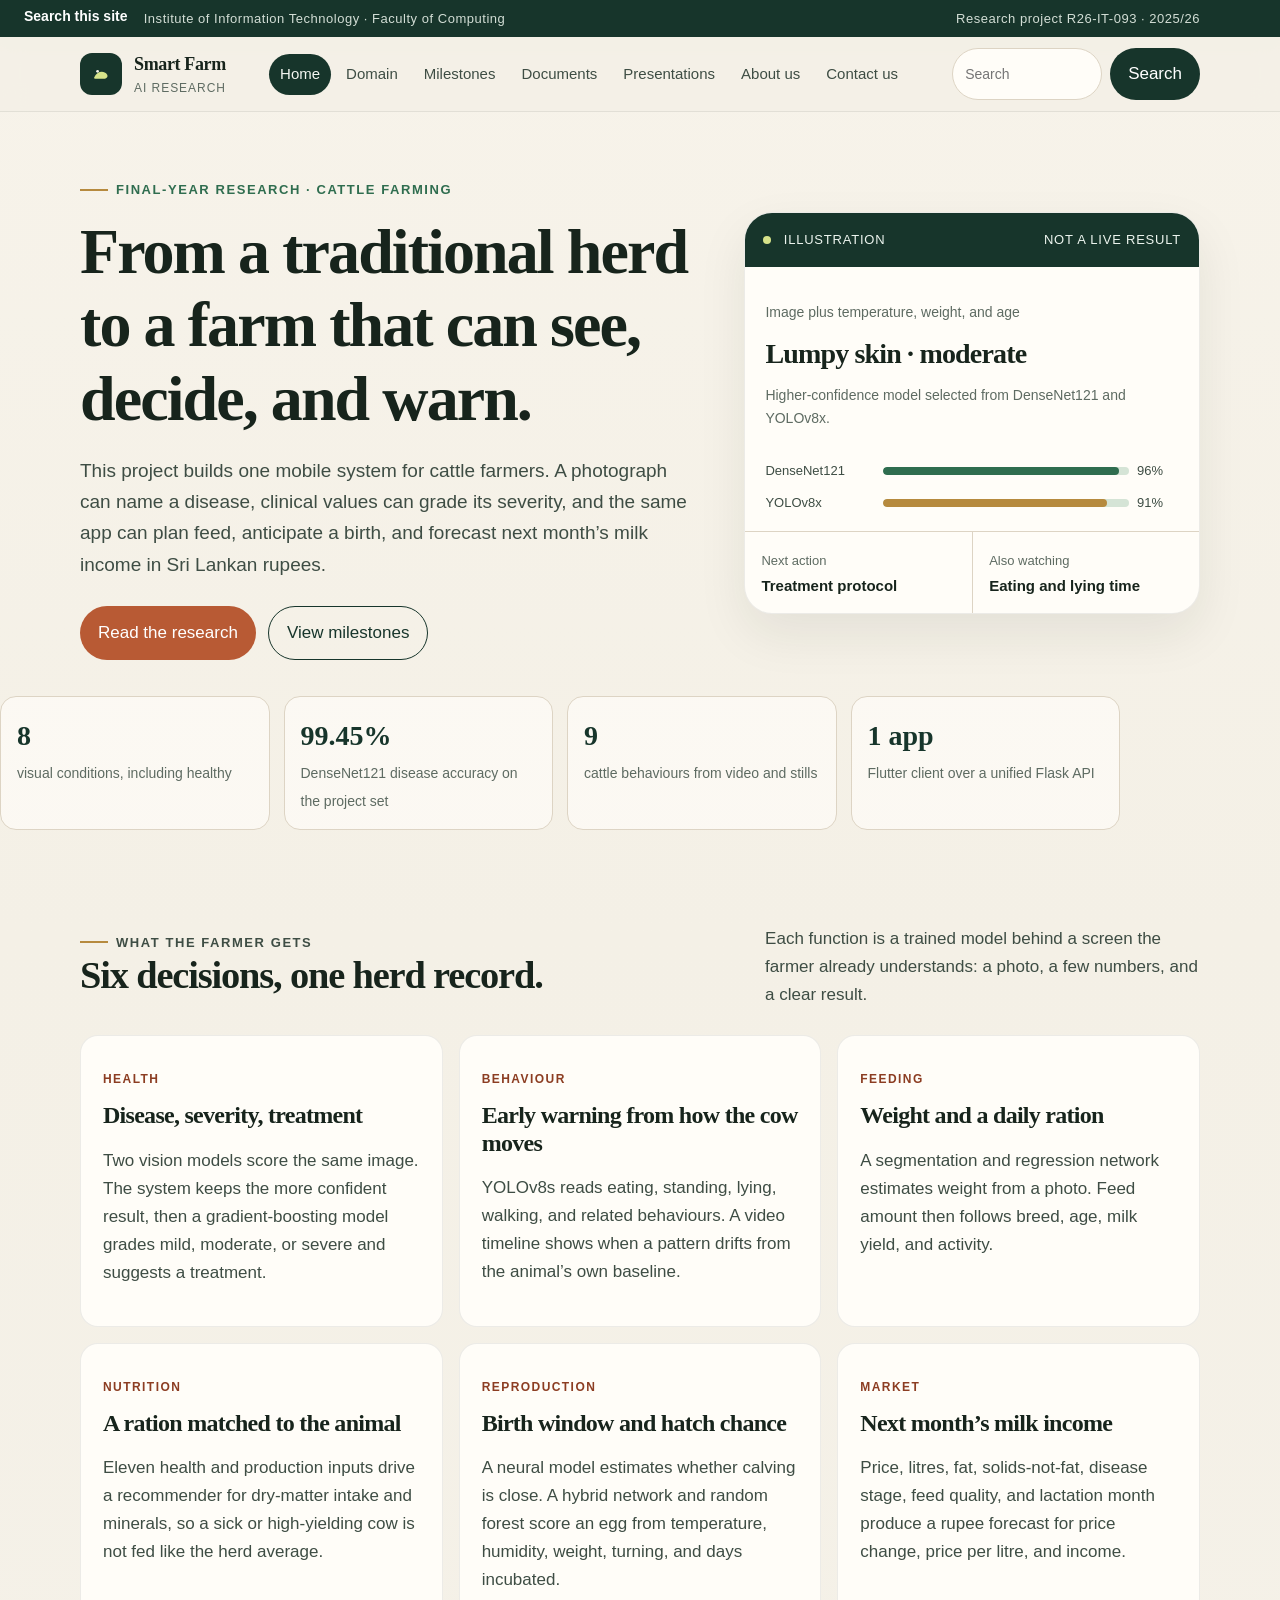
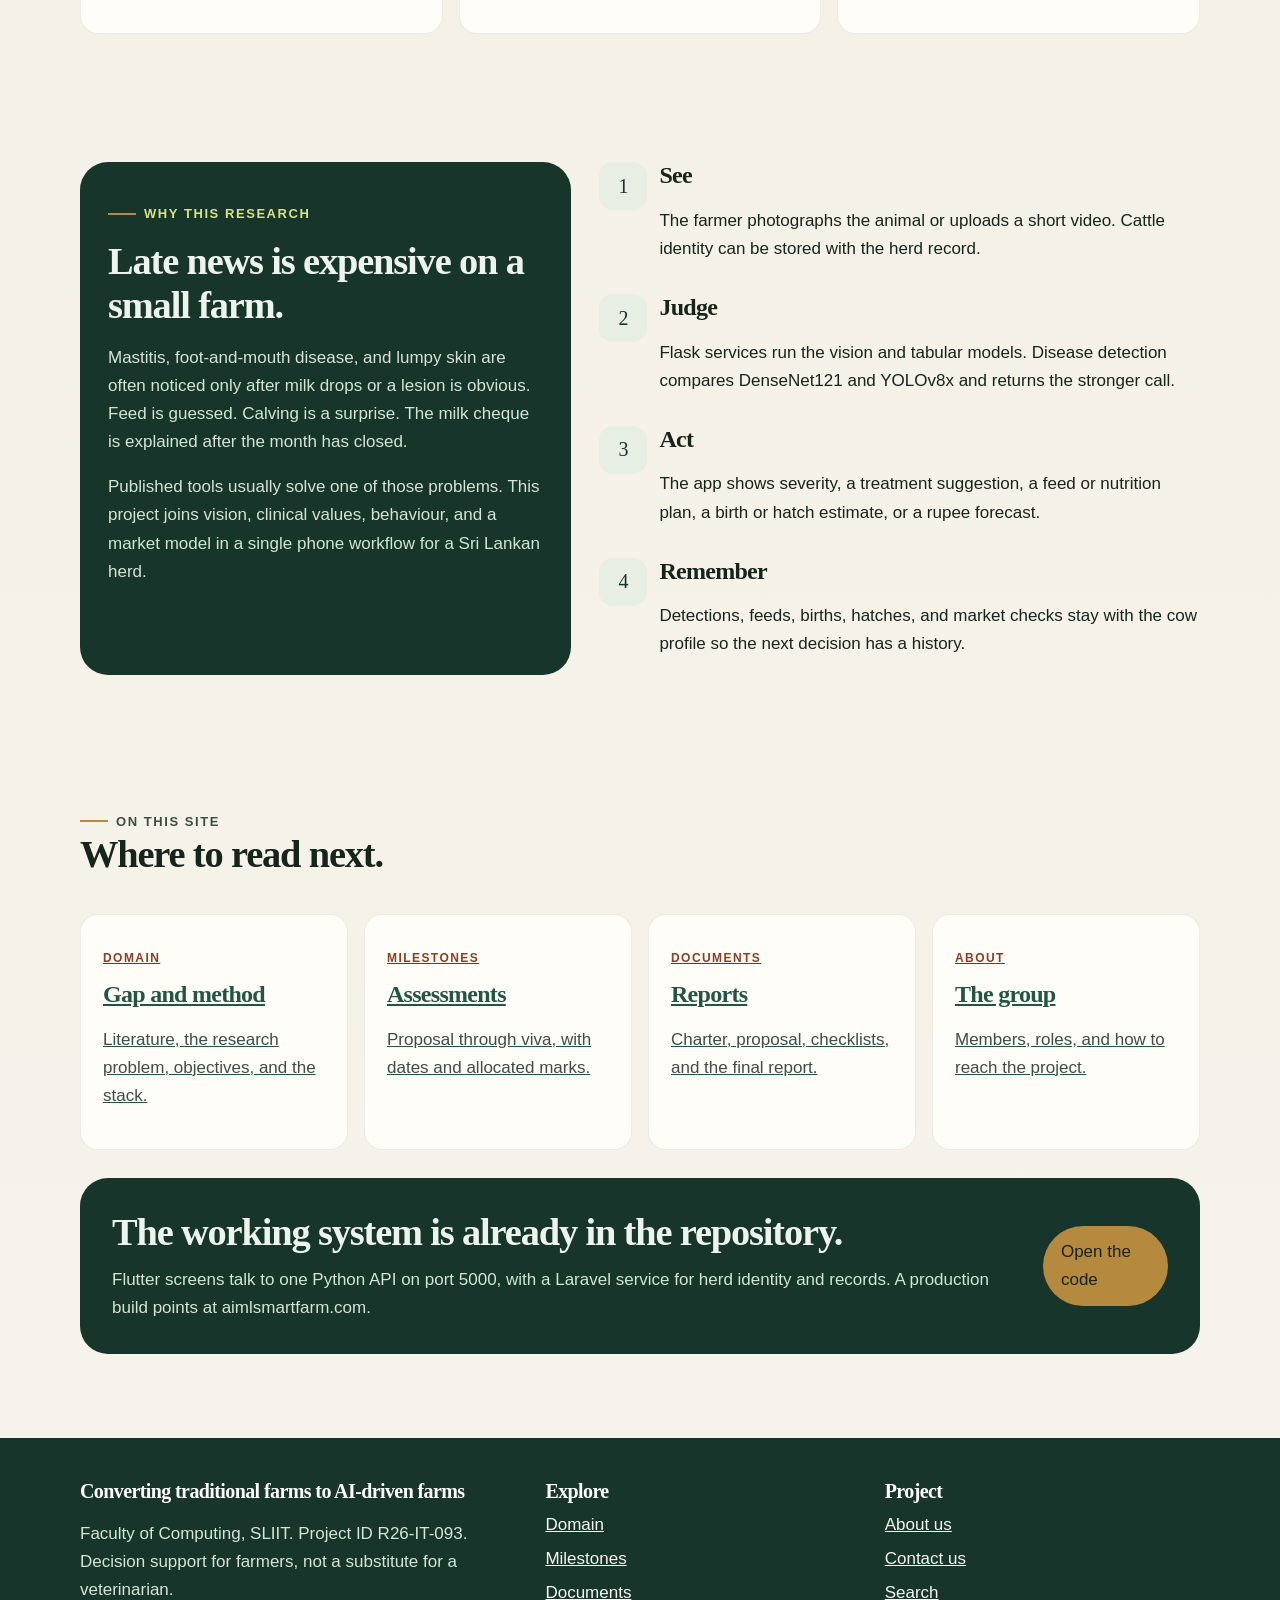
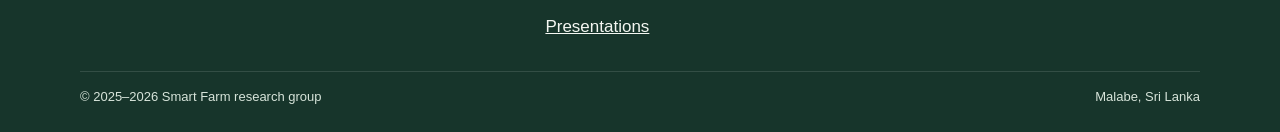
==== index.html @ 734f7b6a "Add initial HTML structure and CSS for Smart Farm Research project" ====
<!DOCTYPE html>
<html lang="en">
<head>
  <meta charset="utf-8">
  <meta name="viewport" content="width=device-width, initial-scale=1">
  <title>Smart Farm Research | Converting traditional farms with AI</title>
  <meta name="description" content="Final-year research project R26-IT-093 at SLIIT. An AI and machine-learning system that helps cattle farmers detect disease, plan feed, anticipate birth, and forecast milk income.">
  <link rel="icon" href="data:image/svg+xml,%3Csvg xmlns='http://www.w3.org/2000/svg' viewBox='0 0 64 64'%3E%3Crect width='64' height='64' rx='14' fill='%2317352b'/%3E%3Cpath d='M18 40c6-14 22-18 28-8 2 4-1 8-6 8H22c-3 0-5 0-4 0z' fill='%23d7e38a'/%3E%3Ccircle cx='24' cy='26' r='3' fill='%23f4f0e6'/%3E%3C/svg%3E">
  <link rel="stylesheet" href="css/styles.css">
</head>
<body>
  <a class="skip" href="#content">Skip to content</a>
  <div class="topbar">
    <div class="wrap">
      <span>Sri Lanka Institute of Information Technology · Faculty of Computing</span>
      <span>Research project R26-IT-093 · 2025/26</span>
    </div>
  </div>
  <header class="site-header">
    <div class="wrap nav-row">
      <a class="brand" href="index.html">
        <span class="mark" aria-hidden="true">
          <svg width="22" height="22" viewBox="0 0 64 64" fill="none"><path d="M12 42c8-18 28-22 38-8 3 6-2 12-10 12H18c-4 0-7-1-6-4z" fill="#d7e38a"/><circle cx="22" cy="24" r="4" fill="#f4f0e6"/></svg>
        </span>
        <span><strong>Smart Farm</strong><small>AI research</small></span>
      </a>
      <input class="nav-toggle" type="checkbox" id="nav-toggle">
      <label class="nav-burger" for="nav-toggle"><span></span></label>
      <nav class="nav" aria-label="Primary">
        <a href="index.html" aria-current="page">Home</a>
        <a href="domain.html">Domain</a>
        <a href="milestones.html">Milestones</a>
        <a href="documents.html">Documents</a>
        <a href="presentations.html">Presentations</a>
        <a href="about.html">About us</a>
        <a href="contact.html">Contact us</a>
      </nav>
      <form class="search-form" data-search role="search">
        <label class="skip" for="q">Search this site</label>
        <input id="q" type="search" name="q" placeholder="Search">
        <button class="btn-small" type="submit">Search</button>
      </form>
    </div>
  </header>

  <main id="content">
    <section class="hero">
      <div class="wrap hero-grid">
        <div>
          <p class="eyebrow">Final-year research · Cattle farming</p>
          <h1>From a traditional herd to a farm that can see, decide, and warn.</h1>
          <p class="lede">This project builds one mobile system for cattle farmers. A photograph can name a disease, clinical values can grade its severity, and the same app can plan feed, anticipate a birth, and forecast next month’s milk income in Sri Lankan rupees.</p>
          <div class="actions">
            <a class="btn btn-primary" href="domain.html">Read the research</a>
            <a class="btn btn-ghost" href="milestones.html">View milestones</a>
          </div>
        </div>
        <aside class="panel" aria-label="Example diagnosis from the mobile system">
          <div class="panel-top"><span><i class="dot"></i> Illustration</span><span>Not a live result</span></div>
          <div class="diagnosis">
            <p class="meta">Image plus temperature, weight, and age</p>
            <h3>Lumpy skin · moderate</h3>
            <p class="meta">Higher-confidence model selected from DenseNet121 and YOLOv8x.</p>
          </div>
          <div class="bars">
            <div class="bar"><span>DenseNet121</span><div class="track"><span style="width:96%"></span></div><span>96%</span></div>
            <div class="bar"><span>YOLOv8x</span><div class="track warn"><span style="width:91%"></span></div><span>91%</span></div>
          </div>
          <div class="panel-foot">
            <div><span>Next action</span><strong>Treatment protocol</strong></div>
            <div><span>Also watching</span><strong>Eating and lying time</strong></div>
          </div>
        </aside>
      </div>
      <div class="wrap stats">
        <div class="stat"><b>8</b><span>visual conditions, including healthy</span></div>
        <div class="stat"><b>99.45%</b><span>DenseNet121 disease accuracy on the project set</span></div>
        <div class="stat"><b>9</b><span>cattle behaviours from video and stills</span></div>
        <div class="stat"><b>1 app</b><span>Flutter client over a unified Flask API</span></div>
      </div>
    </section>

    <section>
      <div class="wrap">
        <div class="section-head">
          <div>
            <p class="eyebrow">What the farmer gets</p>
            <h2>Six decisions, one herd record.</h2>
          </div>
          <p>Each function is a trained model behind a screen the farmer already understands: a photo, a few numbers, and a clear result.</p>
        </div>
        <div class="grid-3">
          <article class="card">
            <p class="kicker">Health</p>
            <h3>Disease, severity, treatment</h3>
            <p>Two vision models score the same image. The system keeps the more confident result, then a gradient-boosting model grades mild, moderate, or severe and suggests a treatment.</p>
          </article>
          <article class="card">
            <p class="kicker">Behaviour</p>
            <h3>Early warning from how the cow moves</h3>
            <p>YOLOv8s reads eating, standing, lying, walking, and related behaviours. A video timeline shows when a pattern drifts from the animal’s own baseline.</p>
          </article>
          <article class="card">
            <p class="kicker">Feeding</p>
            <h3>Weight and a daily ration</h3>
            <p>A segmentation and regression network estimates weight from a photo. Feed amount then follows breed, age, milk yield, and activity.</p>
          </article>
          <article class="card">
            <p class="kicker">Nutrition</p>
            <h3>A ration matched to the animal</h3>
            <p>Eleven health and production inputs drive a recommender for dry-matter intake and minerals, so a sick or high-yielding cow is not fed like the herd average.</p>
          </article>
          <article class="card">
            <p class="kicker">Reproduction</p>
            <h3>Birth window and hatch chance</h3>
            <p>A neural model estimates whether calving is close. A hybrid network and random forest score an egg from temperature, humidity, weight, turning, and days incubated.</p>
          </article>
          <article class="card">
            <p class="kicker">Market</p>
            <h3>Next month’s milk income</h3>
            <p>Price, litres, fat, solids-not-fat, disease stage, feed quality, and lactation month produce a rupee forecast for price change, price per litre, and income.</p>
          </article>
        </div>
      </div>
    </section>

    <section>
      <div class="wrap story">
        <div class="story-aside">
          <p class="eyebrow" style="color:#d7e38a">Why this research</p>
          <h2>Late news is expensive on a small farm.</h2>
          <p>Mastitis, foot-and-mouth disease, and lumpy skin are often noticed only after milk drops or a lesion is obvious. Feed is guessed. Calving is a surprise. The milk cheque is explained after the month has closed.</p>
          <p>Published tools usually solve one of those problems. This project joins vision, clinical values, behaviour, and a market model in a single phone workflow for a Sri Lankan herd.</p>
        </div>
        <div class="steps">
          <article class="step"><div class="num">1</div><div><h3>See</h3><p>The farmer photographs the animal or uploads a short video. Cattle identity can be stored with the herd record.</p></div></article>
          <article class="step"><div class="num">2</div><div><h3>Judge</h3><p>Flask services run the vision and tabular models. Disease detection compares DenseNet121 and YOLOv8x and returns the stronger call.</p></div></article>
          <article class="step"><div class="num">3</div><div><h3>Act</h3><p>The app shows severity, a treatment suggestion, a feed or nutrition plan, a birth or hatch estimate, or a rupee forecast.</p></div></article>
          <article class="step"><div class="num">4</div><div><h3>Remember</h3><p>Detections, feeds, births, hatches, and market checks stay with the cow profile so the next decision has a history.</p></div></article>
        </div>
      </div>
    </section>

    <section>
      <div class="wrap">
        <div class="section-head">
          <div>
            <p class="eyebrow">On this site</p>
            <h2>Where to read next.</h2>
          </div>
        </div>
        <div class="grid-4">
          <a class="card" href="domain.html"><p class="kicker">Domain</p><h3>Gap and method</h3><p>Literature, the research problem, objectives, and the stack.</p></a>
          <a class="card" href="milestones.html"><p class="kicker">Milestones</p><h3>Assessments</h3><p>Proposal through viva, with dates and allocated marks.</p></a>
          <a class="card" href="documents.html"><p class="kicker">Documents</p><h3>Reports</h3><p>Charter, proposal, checklists, and the final report.</p></a>
          <a class="card" href="about.html"><p class="kicker">About</p><h3>The group</h3><p>Members, roles, and how to reach the project.</p></a>
        </div>
        <div class="band" style="margin-top:28px">
          <div>
            <h2>The working system is already in the repository.</h2>
            <p>Flutter screens talk to one Python API on port 5000, with a Laravel service for herd identity and records. A production build points at aimlsmartfarm.com.</p>
          </div>
          <a class="btn btn-primary" href="https://github.com/PramudithaB/converting-traditional-farm-to-ai-ml-powered-smart-farm-">Open the code</a>
        </div>
      </div>
    </section>
  </main>

  <footer>
    <div class="wrap foot-grid">
      <div>
        <h3>Converting traditional farms to AI-driven farms</h3>
        <p>Faculty of Computing, SLIIT. Project ID R26-IT-093. Decision support for farmers, not a substitute for a veterinarian.</p>
      </div>
      <div>
        <h3>Explore</h3>
        <ul>
          <li><a href="domain.html">Domain</a></li>
          <li><a href="milestones.html">Milestones</a></li>
          <li><a href="documents.html">Documents</a></li>
          <li><a href="presentations.html">Presentations</a></li>
        </ul>
      </div>
      <div>
        <h3>Project</h3>
        <ul>
          <li><a href="about.html">About us</a></li>
          <li><a href="contact.html">Contact us</a></li>
          <li><a href="search.html">Search</a></li>
        </ul>
      </div>
    </div>
    <div class="wrap legal"><span>© 2025–2026 Smart Farm research group</span><span>Malabe, Sri Lanka</span></div>
  </footer>
  <script src="js/site.js"></script>
</body>
</html>
---- css/styles.css ----
:root {
  --bg: #f4f0e6;
  --bg-deep: #e7efe4;
  --paper: #fffdf8;
  --ink: #17241c;
  --ink-soft: #3e4d44;
  --muted: #5e6b62;
  --forest: #17352b;
  --forest-2: #245443;
  --leaf: #2f6d4f;
  --mist: #d5e4d6;
  --line: #ddd4c4;
  --clay: #b85a34;
  --clay-deep: #8c3d22;
  --gold: #b68a3e;
  --white: #fffdf8;
  --shadow: 0 20px 50px rgba(23, 37, 28, 0.08);
  --serif: "Iowan Old Style", "Palatino Linotype", Palatino, Georgia, serif;
  --sans: "Segoe UI", "Helvetica Neue", Arial, sans-serif;
  --mono: "Cascadia Mono", "Segoe UI Mono", Consolas, monospace;
  --max: 1120px;
  --radius: 18px;
}

* { box-sizing: border-box; }
html { scroll-behavior: smooth; }
body {
  margin: 0;
  color: var(--ink);
  background:
    radial-gradient(1200px 500px at 100% -10%, rgba(47, 109, 79, 0.08), transparent 55%),
    linear-gradient(180deg, #f7f3ea 0%, var(--bg) 28%, #f6f3ec 100%);
  font-family: var(--sans);
  font-size: 17px;
  line-height: 1.65;
}
img { max-width: 100%; display: block; }
a { color: var(--forest-2); }
a:hover { color: var(--clay-deep); }
:focus-visible {
  outline: 3px solid var(--gold);
  outline-offset: 3px;
}

.skip {
  position: absolute;
  left: 12px;
  top: -40px;
  background: var(--forest);
  color: white;
  padding: 8px 12px;
  z-index: 20;
}
.skip:focus { top: 12px; }

.wrap { width: min(var(--max), calc(100% - 40px)); margin: 0 auto; }
.narrow { width: min(760px, 100%); }

.topbar {
  background: var(--forest);
  color: #e7f0e8;
  font-size: 13px;
  letter-spacing: 0.04em;
}
.topbar .wrap {
  display: flex;
  justify-content: space-between;
  gap: 16px;
  padding: 8px 0;
  flex-wrap: wrap;
}
.topbar span { opacity: 0.9; }

.site-header {
  position: sticky;
  top: 0;
  z-index: 10;
  background: rgba(244, 240, 230, 0.92);
  backdrop-filter: blur(12px);
  border-bottom: 1px solid rgba(23, 36, 28, 0.08);
}
.nav-row {
  display: flex;
  align-items: center;
  justify-content: space-between;
  gap: 18px;
  min-height: 74px;
}
.brand {
  display: flex;
  align-items: center;
  gap: 12px;
  text-decoration: none;
  color: var(--ink);
}
.mark {
  width: 42px;
  height: 42px;
  border-radius: 12px;
  background: var(--forest);
  display: grid;
  place-items: center;
  flex: none;
}
.brand strong { display: block; font-family: var(--serif); font-size: 18px; letter-spacing: -0.02em; }
.brand small { display: block; color: var(--muted); font-size: 12px; letter-spacing: 0.08em; text-transform: uppercase; }

.nav-toggle { position: absolute; opacity: 0; pointer-events: none; }
.nav-burger {
  display: none;
  width: 44px;
  height: 44px;
  border: 1px solid var(--line);
  border-radius: 12px;
  align-items: center;
  justify-content: center;
  background: var(--paper);
  cursor: pointer;
}
.nav-burger span,
.nav-burger span:before,
.nav-burger span:after {
  display: block;
  width: 18px;
  height: 2px;
  background: var(--forest);
  position: relative;
  content: "";
}
.nav-burger span:before { position: absolute; top: -6px; }
.nav-burger span:after { position: absolute; top: 6px; }

.nav {
  display: flex;
  align-items: center;
  gap: 4px;
}
.nav a {
  text-decoration: none;
  color: var(--ink-soft);
  font-size: 15px;
  padding: 8px 11px;
  border-radius: 999px;
}
.nav a:hover, .nav a[aria-current="page"] {
  background: var(--forest);
  color: #f4f7f2;
}

.search-form { display: flex; gap: 8px; }
.search-form input {
  width: 150px;
  border: 1px solid var(--line);
  background: var(--paper);
  border-radius: 999px;
  padding: 8px 12px;
  font: inherit;
  font-size: 14px;
}
.search-form button, .btn, button.btn {
  border: 0;
  cursor: pointer;
  font: inherit;
  text-decoration: none;
  display: inline-flex;
  align-items: center;
  justify-content: center;
  gap: 8px;
  border-radius: 999px;
  padding: 12px 18px;
}
.btn-primary { background: var(--clay); color: white; }
.btn-primary:hover { background: var(--clay-deep); color: white; }
.btn-ghost { background: transparent; color: var(--forest); border: 1px solid var(--forest); }
.btn-ghost:hover { background: var(--forest); color: white; }
.btn-small { padding: 8px 14px; font-size: 14px; background: var(--forest); color: white; }

.hero { padding: 54px 0 20px; }
.hero-grid {
  display: grid;
  grid-template-columns: 1.15fr 0.85fr;
  gap: 48px;
  align-items: center;
}
.eyebrow {
  display: inline-flex;
  align-items: center;
  gap: 8px;
  color: var(--leaf);
  font-size: 13px;
  letter-spacing: 0.12em;
  text-transform: uppercase;
  font-weight: 700;
  margin-bottom: 14px;
}
.eyebrow:before {
  content: "";
  width: 28px;
  height: 2px;
  background: var(--gold);
}
h1, h2, h3, h4 { font-family: var(--serif); letter-spacing: -0.03em; line-height: 1.15; font-weight: 600; }
h1 { font-size: clamp(40px, 5vw, 68px); margin: 0 0 16px; }
h2 { font-size: clamp(30px, 3vw, 42px); margin: 0 0 12px; }
h3 { font-size: 24px; margin: 0 0 8px; }
.lede { font-size: 19px; color: var(--ink-soft); max-width: 62ch; }
.actions { display: flex; flex-wrap: wrap; gap: 12px; margin-top: 26px; }

.panel {
  background: var(--paper);
  border: 1px solid rgba(23, 36, 28, 0.08);
  border-radius: 28px;
  box-shadow: var(--shadow);
  overflow: hidden;
}
.panel-top {
  background: var(--forest);
  color: #edf5ef;
  padding: 16px 18px;
  display: flex;
  justify-content: space-between;
  align-items: center;
  font-size: 13px;
  letter-spacing: 0.06em;
  text-transform: uppercase;
}
.dot { width: 8px; height: 8px; border-radius: 50%; background: #d7e38a; display: inline-block; margin-right: 8px; }
.diagnosis { padding: 20px 20px 8px; }
.diagnosis h3 { font-size: 28px; }
.meta { color: var(--muted); font-size: 14px; }
.bars { display: grid; gap: 10px; padding: 8px 20px 18px; }
.bar { display: grid; grid-template-columns: 110px 1fr 42px; gap: 8px; align-items: center; font-size: 13px; color: var(--ink-soft); }
.track { height: 8px; background: var(--mist); border-radius: 99px; overflow: hidden; }
.track span { display: block; height: 100%; background: var(--leaf); border-radius: 99px; }
.track.warn span { background: var(--gold); }
.panel-foot {
  display: grid;
  grid-template-columns: 1fr 1fr;
  border-top: 1px solid var(--line);
}
.panel-foot div { padding: 14px 16px; }
.panel-foot div + div { border-left: 1px solid var(--line); }
.panel-foot strong { display: block; font-size: 15px; }
.panel-foot span { color: var(--muted); font-size: 13px; }

.stats {
  display: grid;
  grid-template-columns: repeat(4, 1fr);
  gap: 14px;
  margin: 36px 0 10px;
}
.stat {
  background: rgba(255, 253, 248, 0.7);
  border: 1px solid var(--line);
  border-radius: 16px;
  padding: 16px 16px 14px;
}
.stat b { display: block; font-family: var(--serif); font-size: 28px; color: var(--forest); }
.stat span { color: var(--muted); font-size: 14px; }

section { padding: 64px 0; }
.section-head { display: flex; justify-content: space-between; gap: 24px; align-items: end; margin-bottom: 26px; }
.section-head p { margin: 0; max-width: 46ch; color: var(--ink-soft); }

.grid-3, .grid-2, .grid-4 { display: grid; gap: 16px; }
.grid-3 { grid-template-columns: repeat(3, 1fr); }
.grid-2 { grid-template-columns: repeat(2, 1fr); }
.grid-4 { grid-template-columns: repeat(4, 1fr); }

.card, .doc, .person, .mile, .slide {
  background: var(--paper);
  border: 1px solid rgba(23, 36, 28, 0.08);
  border-radius: var(--radius);
  padding: 22px;
}
.card .kicker, .kicker {
  color: var(--clay-deep);
  font-size: 12px;
  letter-spacing: 0.12em;
  text-transform: uppercase;
  font-weight: 700;
}
.card p, .doc p, .person p, .mile p { color: var(--ink-soft); }
.card h3 { margin-top: 8px; }

.story {
  display: grid;
  grid-template-columns: 0.9fr 1.1fr;
  gap: 28px;
  align-items: start;
}
.story-aside {
  background: var(--forest);
  color: #edf3ee;
  border-radius: 28px;
  padding: 28px;
  min-height: 100%;
}
.story-aside p { color: #d5e4d8; }
.steps { display: grid; gap: 14px; }
.step { display: grid; grid-template-columns: 48px 1fr; gap: 12px; }
.num {
  width: 48px; height: 48px; border-radius: 14px;
  background: var(--bg-deep); color: var(--forest);
  display: grid; place-items: center;
  font-family: var(--serif); font-size: 20px;
}

.band {
  background: var(--forest);
  color: #edf3ee;
  border-radius: 28px;
  padding: 32px;
  display: flex;
  justify-content: space-between;
  gap: 20px;
  align-items: center;
}
.band p { color: #d5e4d8; margin: 8px 0 0; }
.band .btn-primary { background: var(--gold); color: var(--ink); }
.band .btn-primary:hover { background: #ddc07a; }

.page-hero { padding: 42px 0 10px; }
.page-hero h1 { font-size: clamp(36px, 4vw, 56px); }
.subnav {
  display: flex;
  flex-wrap: wrap;
  gap: 8px;
  margin: 18px 0 8px;
  position: sticky;
  top: 74px;
  z-index: 5;
  background: rgba(244, 240, 230, 0.94);
  padding: 10px 0;
}
.subnav a {
  text-decoration: none;
  border: 1px solid var(--line);
  background: var(--paper);
  color: var(--ink);
  border-radius: 999px;
  padding: 7px 12px;
  font-size: 14px;
}
.subnav a:hover { border-color: var(--forest); }

.prose h2 { margin-top: 8px; }
.prose h3 { margin-top: 22px; }
.prose p { color: var(--ink-soft); }
.block { margin: 28px 0 10px; scroll-margin-top: 140px; }
table { width: 100%; border-collapse: collapse; background: var(--paper); border-radius: 16px; overflow: hidden; }
th, td { text-align: left; padding: 12px 14px; border-bottom: 1px solid var(--line); vertical-align: top; }
th { background: #f3eee4; font-size: 13px; letter-spacing: 0.06em; text-transform: uppercase; color: var(--muted); }
.cite { font-size: 14px; color: var(--muted); }

.tool { display: flex; gap: 12px; align-items: end; margin: 8px 0 18px; flex-wrap: wrap; }
select, input, textarea {
  font: inherit;
  color: var(--ink);
  background: var(--paper);
  border: 1px solid var(--line);
  border-radius: 12px;
  padding: 12px 14px;
}
select { min-width: min(420px, 100%); }
textarea { width: 100%; min-height: 140px; resize: vertical; }
label { display: block; font-size: 14px; font-weight: 650; margin-bottom: 6px; }
.field { margin-bottom: 14px; }
.form-grid { display: grid; grid-template-columns: 1fr 1fr; gap: 14px; }

.badge {
  display: inline-block;
  border-radius: 999px;
  padding: 3px 9px;
  font-size: 12px;
  letter-spacing: 0.04em;
  text-transform: uppercase;
  font-weight: 700;
}
.done { background: #e3f1e4; color: #1d5b34; }
.wait { background: #f8ead3; color: #8a5a12; }
.soon { background: #ece7f6; color: #4d3d78; }
.mile header, .doc header, .slide header, .person header {
  display: flex; justify-content: space-between; gap: 12px; align-items: start;
}
.hidden { display: none; }
.pick { position: absolute; opacity: 0; pointer-events: none; }
.dropdown { position: relative; margin: 8px 0 18px; }
.dropdown summary {
  list-style: none;
  cursor: pointer;
  background: var(--paper);
  border: 1px solid var(--line);
  border-radius: 12px;
  padding: 12px 14px;
  max-width: 460px;
  font-weight: 650;
}
.dropdown summary::-webkit-details-marker { display: none; }
.dropdown summary:after { content: " ▾"; color: var(--muted); }
.dropdown-list {
  display: grid;
  gap: 4px;
  max-width: 460px;
  margin-top: 6px;
  background: var(--paper);
  border: 1px solid var(--line);
  border-radius: 12px;
  padding: 8px;
}
.dropdown-list label {
  margin: 0;
  font-weight: 500;
  padding: 8px 10px;
  border-radius: 8px;
  cursor: pointer;
}
.dropdown-list label:hover { background: var(--bg-deep); }
.stack .mile { display: none; }
#pick-proposal:checked ~ .stack .is-proposal,
#pick-progress-1:checked ~ .stack .is-progress-1,
#pick-progress-2:checked ~ .stack .is-progress-2,
#pick-final:checked ~ .stack .is-final,
#pick-viva:checked ~ .stack .is-viva { display: block; }
#pick-proposal:checked ~ .dropdown label[for="pick-proposal"],
#pick-progress-1:checked ~ .dropdown label[for="pick-progress-1"],
#pick-progress-2:checked ~ .dropdown label[for="pick-progress-2"],
#pick-final:checked ~ .dropdown label[for="pick-final"],
#pick-viva:checked ~ .dropdown label[for="pick-viva"] { background: var(--forest); color: white; }
.person { display: grid; gap: 8px; }
.avatar {
  width: 72px; height: 72px; border-radius: 50%;
  background: var(--forest); color: #f3f7f2;
  display: grid; place-items: center;
  font-family: var(--serif); font-size: 26px;
}
.contact-grid { display: grid; grid-template-columns: 0.85fr 1.15fr; gap: 22px; }
.note {
  background: #f8f1df;
  border-left: 4px solid var(--gold);
  padding: 12px 14px;
  border-radius: 8px;
  color: var(--ink-soft);
}
.search-results { display: grid; gap: 10px; }
.search-results a {
  display: block;
  text-decoration: none;
  background: var(--paper);
  border: 1px solid var(--line);
  border-radius: 14px;
  padding: 14px 16px;
  color: var(--ink);
}
.search-results small { color: var(--muted); }

footer {
  background: var(--forest);
  color: #d7e4da;
  padding: 42px 0 24px;
  margin-top: 20px;
}
footer a { color: #f4f7f2; }
.foot-grid { display: grid; grid-template-columns: 1.4fr 1fr 1fr; gap: 24px; }
footer h3 { color: white; font-size: 20px; }
footer ul { list-style: none; padding: 0; margin: 0; }
footer li { margin: 6px 0; }
.legal { border-top: 1px solid rgba(255,255,255,0.12); margin-top: 24px; padding-top: 14px; font-size: 13px; display: flex; justify-content: space-between; gap: 12px; flex-wrap: wrap; }

.flow {
  display: grid;
  grid-template-columns: repeat(4, 1fr);
  gap: 10px;
}
.flow div {
  background: var(--paper);
  border-radius: 16px;
  padding: 16px;
  border: 1px solid var(--line);
  position: relative;
}
.flow strong { display: block; }

@media (max-width: 900px) {
  .hero-grid, .story, .contact-grid, .foot-grid, .grid-3, .grid-4, .stats, .flow { grid-template-columns: 1fr; }
  .grid-2 { grid-template-columns: 1fr; }
  .nav-burger { display: flex; }
  .nav, .search-form { display: none; }
  .nav-toggle:checked ~ .nav {
    display: flex;
    flex-direction: column;
    align-items: stretch;
    position: absolute;
    left: 0; right: 0; top: 74px;
    background: var(--paper);
    border-bottom: 1px solid var(--line);
    padding: 10px 16px 16px;
  }
  .nav-toggle:checked ~ .search-form {
    display: flex;
    position: absolute;
    left: 16px; right: 16px; top: 280px;
    z-index: 6;
  }
  .search-form input { width: 100%; }
  .site-header { position: sticky; }
  .nav-row { position: relative; }
  .band, .section-head { flex-direction: column; align-items: start; }
  .form-grid { grid-template-columns: 1fr; }
  .subnav { top: 74px; }
}
@media (prefers-reduced-motion: reduce) {
  html { scroll-behavior: auto; }
}
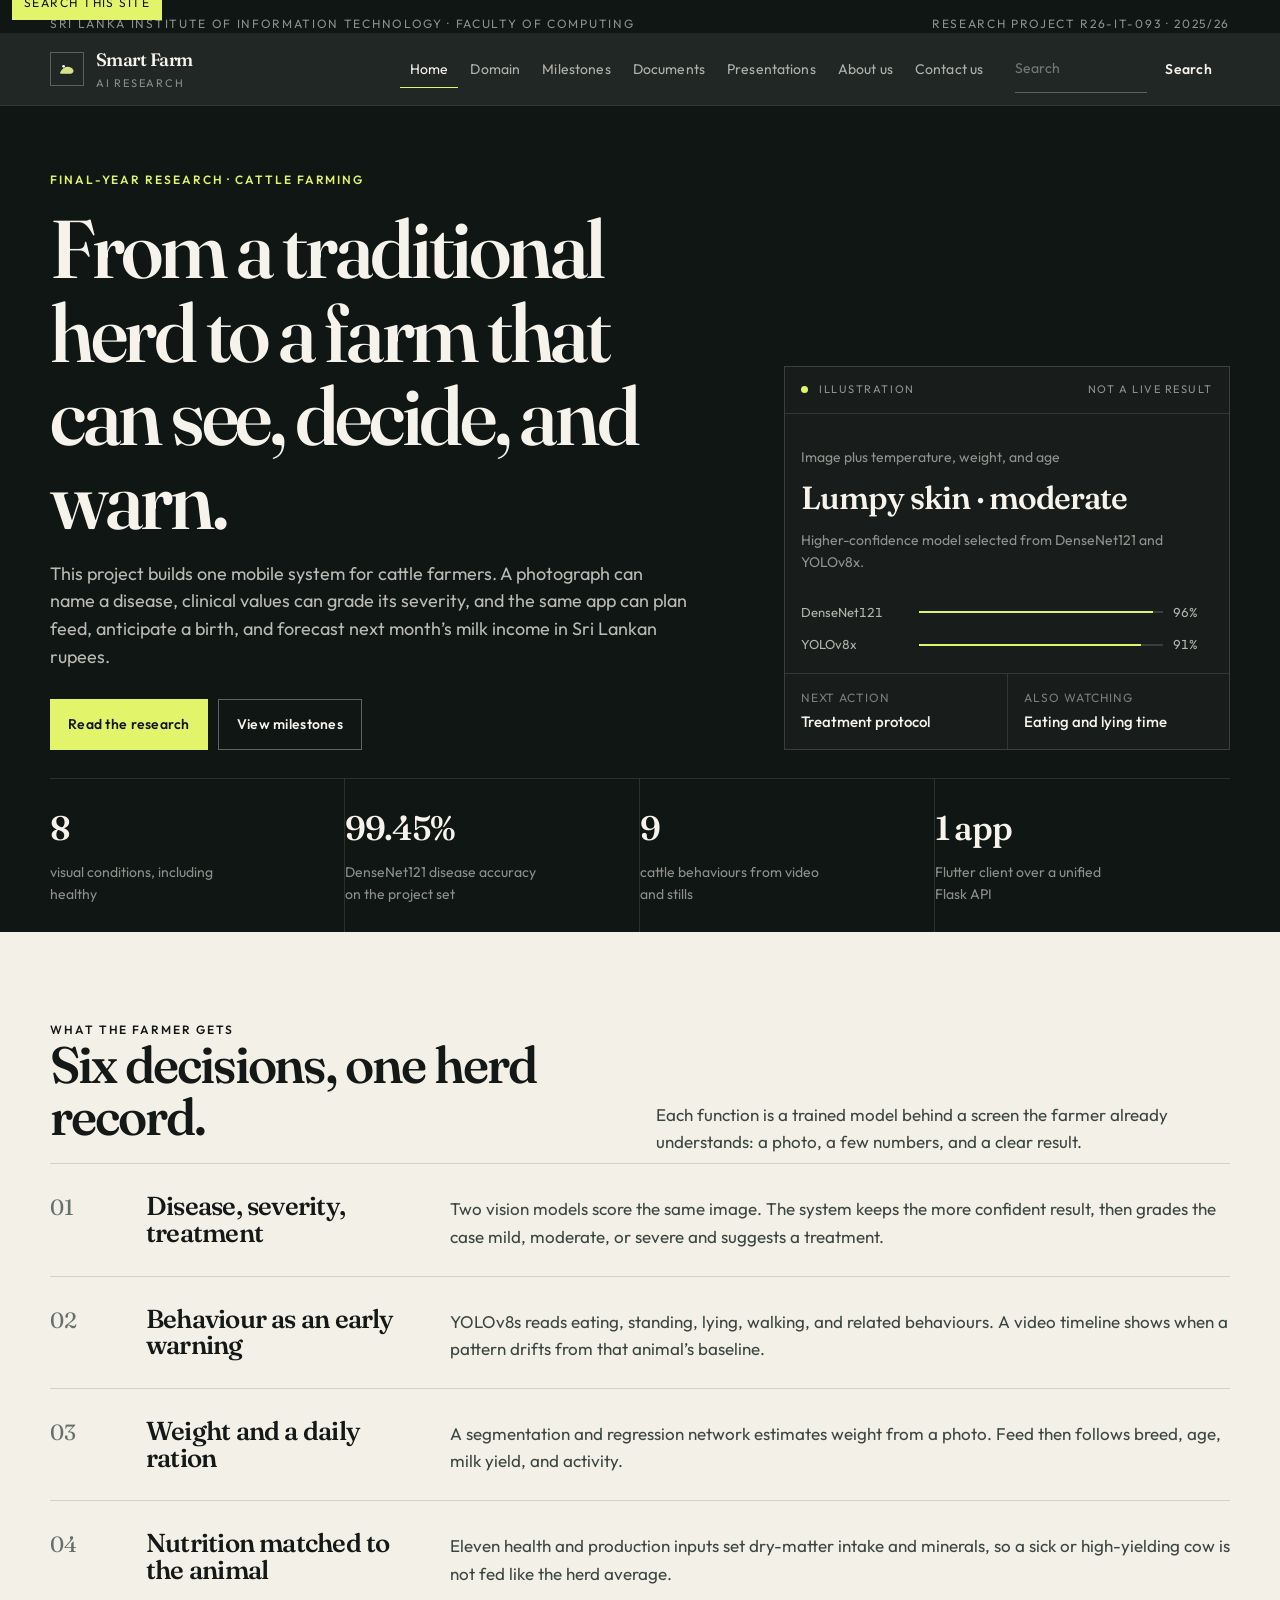
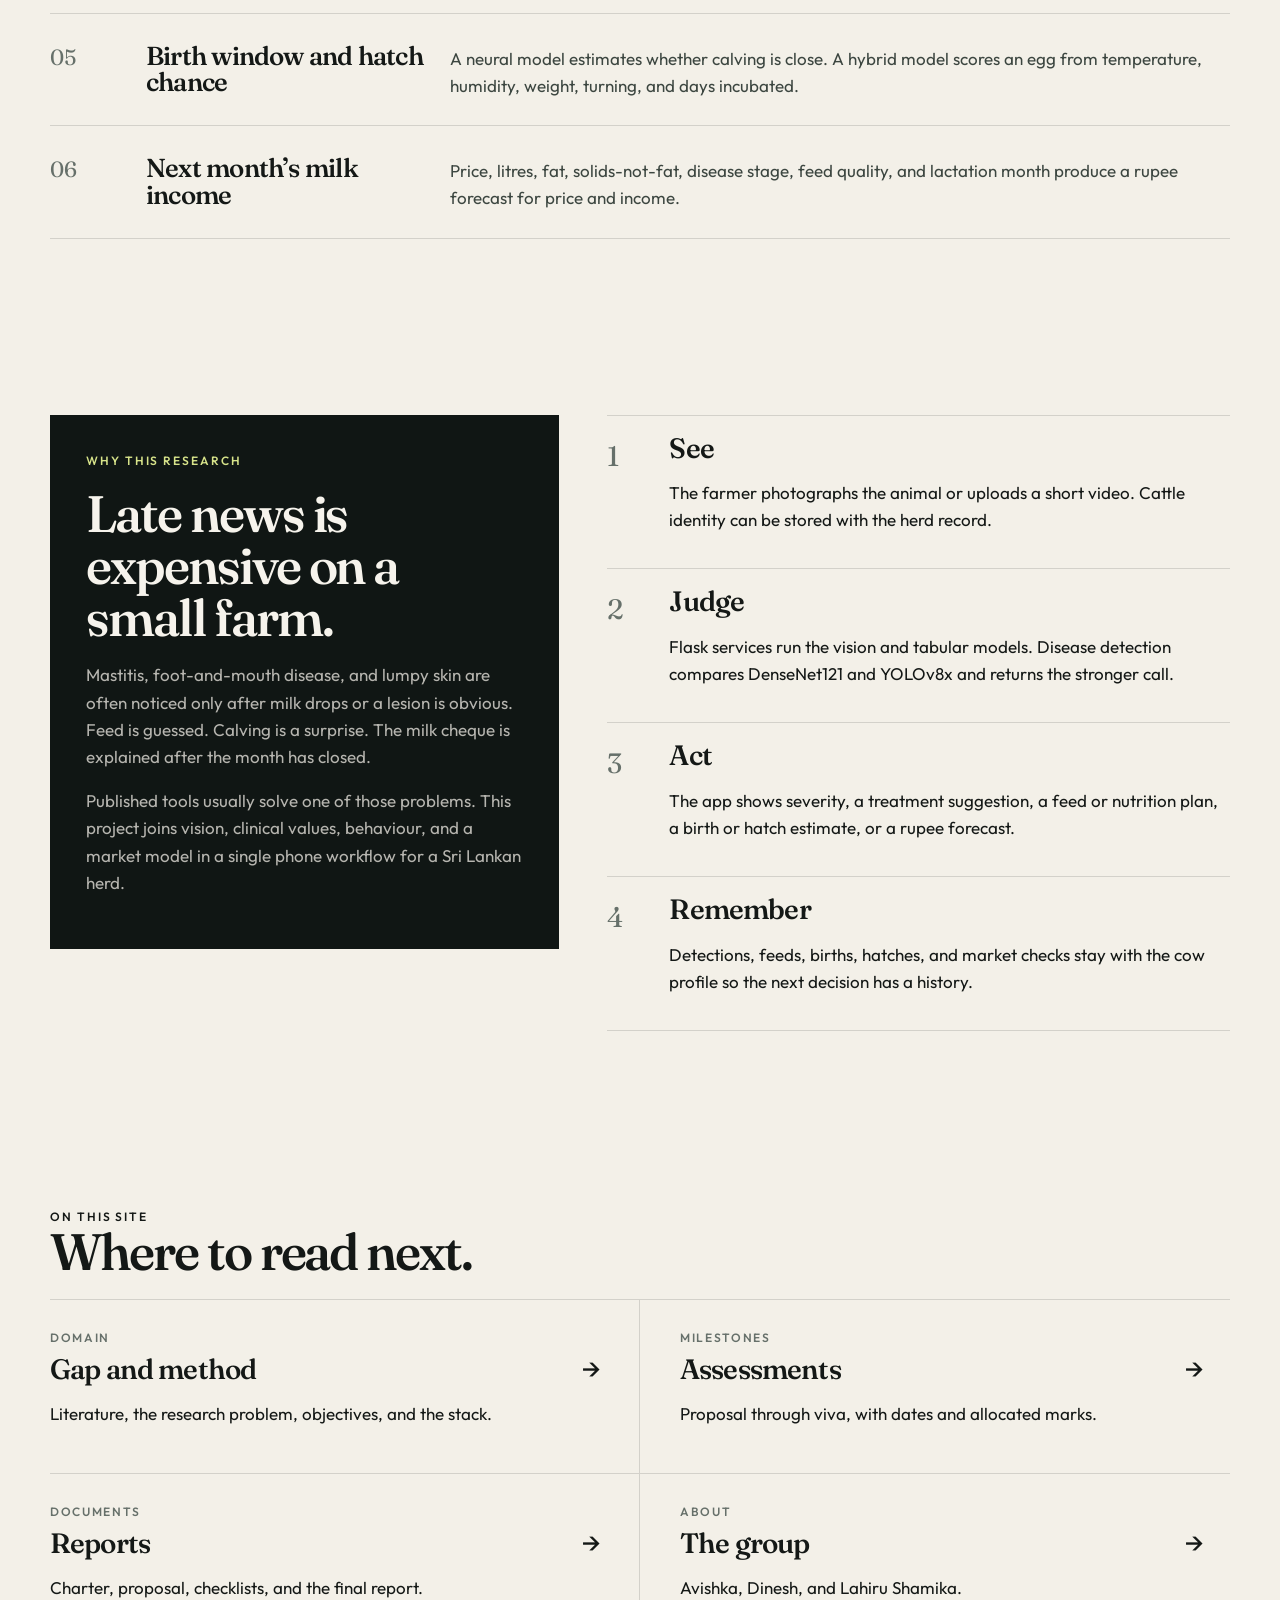
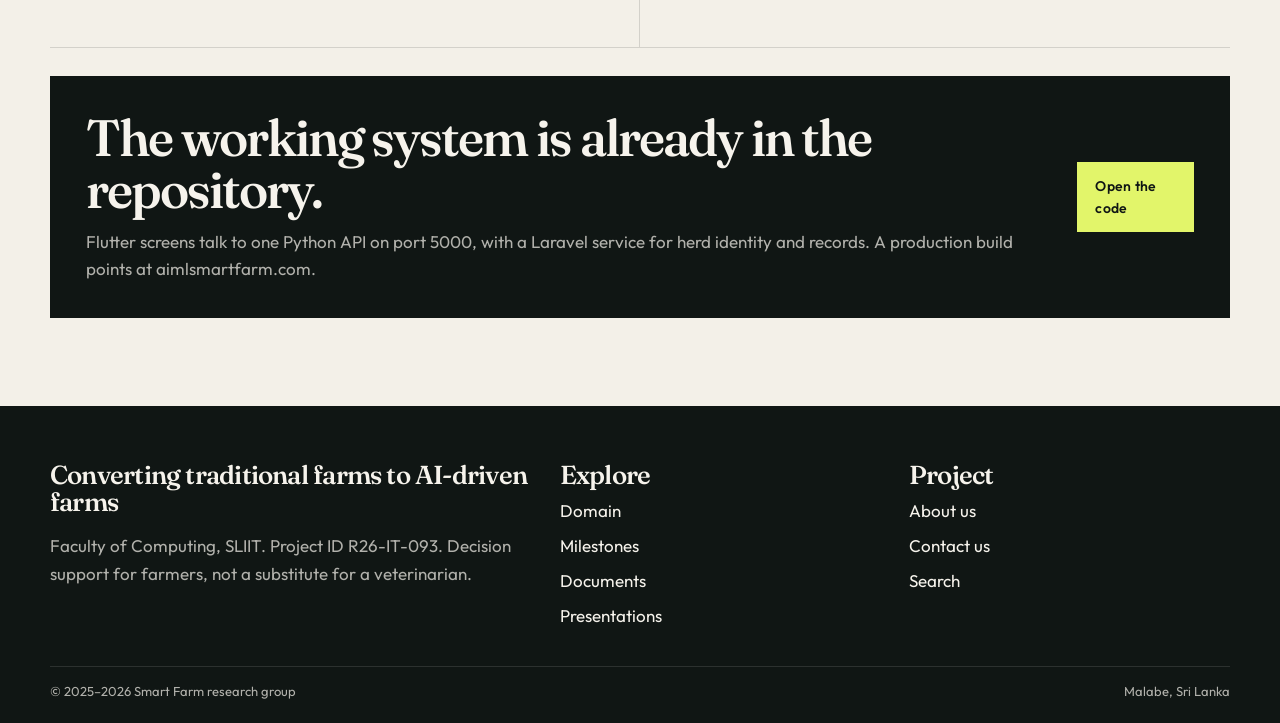
==== commit d76290ff: "Update team member details and improve styling across multiple pages; added Google Fonts for better " ====
--- a/index.html
+++ b/index.html
@@ -6,6 +6,9 @@
   <title>Smart Farm Research | Converting traditional farms with AI</title>
   <meta name="description" content="Final-year research project R26-IT-093 at SLIIT. An AI and machine-learning system that helps cattle farmers detect disease, plan feed, anticipate birth, and forecast milk income.">
   <link rel="icon" href="data:image/svg+xml,%3Csvg xmlns='http://www.w3.org/2000/svg' viewBox='0 0 64 64'%3E%3Crect width='64' height='64' rx='14' fill='%2317352b'/%3E%3Cpath d='M18 40c6-14 22-18 28-8 2 4-1 8-6 8H22c-3 0-5 0-4 0z' fill='%23d7e38a'/%3E%3Ccircle cx='24' cy='26' r='3' fill='%23f4f0e6'/%3E%3C/svg%3E">
+  <link rel="preconnect" href="https://fonts.googleapis.com">
+  <link rel="preconnect" href="https://fonts.gstatic.com" crossorigin>
+  <link href="https://fonts.googleapis.com/css2?family=Fraunces:opsz,wght@9..144,500;9..144,600&family=Outfit:wght@400;500;600&display=swap" rel="stylesheet">
   <link rel="stylesheet" href="css/styles.css">
 </head>
 <body>
@@ -89,36 +92,36 @@
           </div>
           <p>Each function is a trained model behind a screen the farmer already understands: a photo, a few numbers, and a clear result.</p>
         </div>
-        <div class="grid-3">
-          <article class="card">
-            <p class="kicker">Health</p>
+        <div class="ledger">
+          <article>
+            <span>01</span>
             <h3>Disease, severity, treatment</h3>
-            <p>Two vision models score the same image. The system keeps the more confident result, then a gradient-boosting model grades mild, moderate, or severe and suggests a treatment.</p>
-          </article>
-          <article class="card">
-            <p class="kicker">Behaviour</p>
-            <h3>Early warning from how the cow moves</h3>
-            <p>YOLOv8s reads eating, standing, lying, walking, and related behaviours. A video timeline shows when a pattern drifts from the animal’s own baseline.</p>
-          </article>
-          <article class="card">
-            <p class="kicker">Feeding</p>
+            <p>Two vision models score the same image. The system keeps the more confident result, then grades the case mild, moderate, or severe and suggests a treatment.</p>
+          </article>
+          <article>
+            <span>02</span>
+            <h3>Behaviour as an early warning</h3>
+            <p>YOLOv8s reads eating, standing, lying, walking, and related behaviours. A video timeline shows when a pattern drifts from that animal’s baseline.</p>
+          </article>
+          <article>
+            <span>03</span>
             <h3>Weight and a daily ration</h3>
-            <p>A segmentation and regression network estimates weight from a photo. Feed amount then follows breed, age, milk yield, and activity.</p>
-          </article>
-          <article class="card">
-            <p class="kicker">Nutrition</p>
-            <h3>A ration matched to the animal</h3>
-            <p>Eleven health and production inputs drive a recommender for dry-matter intake and minerals, so a sick or high-yielding cow is not fed like the herd average.</p>
-          </article>
-          <article class="card">
-            <p class="kicker">Reproduction</p>
+            <p>A segmentation and regression network estimates weight from a photo. Feed then follows breed, age, milk yield, and activity.</p>
+          </article>
+          <article>
+            <span>04</span>
+            <h3>Nutrition matched to the animal</h3>
+            <p>Eleven health and production inputs set dry-matter intake and minerals, so a sick or high-yielding cow is not fed like the herd average.</p>
+          </article>
+          <article>
+            <span>05</span>
             <h3>Birth window and hatch chance</h3>
-            <p>A neural model estimates whether calving is close. A hybrid network and random forest score an egg from temperature, humidity, weight, turning, and days incubated.</p>
-          </article>
-          <article class="card">
-            <p class="kicker">Market</p>
+            <p>A neural model estimates whether calving is close. A hybrid model scores an egg from temperature, humidity, weight, turning, and days incubated.</p>
+          </article>
+          <article>
+            <span>06</span>
             <h3>Next month’s milk income</h3>
-            <p>Price, litres, fat, solids-not-fat, disease stage, feed quality, and lactation month produce a rupee forecast for price change, price per litre, and income.</p>
+            <p>Price, litres, fat, solids-not-fat, disease stage, feed quality, and lactation month produce a rupee forecast for price and income.</p>
           </article>
         </div>
       </div>
@@ -149,18 +152,18 @@
             <h2>Where to read next.</h2>
           </div>
         </div>
-        <div class="grid-4">
-          <a class="card" href="domain.html"><p class="kicker">Domain</p><h3>Gap and method</h3><p>Literature, the research problem, objectives, and the stack.</p></a>
-          <a class="card" href="milestones.html"><p class="kicker">Milestones</p><h3>Assessments</h3><p>Proposal through viva, with dates and allocated marks.</p></a>
-          <a class="card" href="documents.html"><p class="kicker">Documents</p><h3>Reports</h3><p>Charter, proposal, checklists, and the final report.</p></a>
-          <a class="card" href="about.html"><p class="kicker">About</p><h3>The group</h3><p>Members, roles, and how to reach the project.</p></a>
+        <div class="routes">
+          <a href="domain.html"><p class="kicker">Domain</p><h3>Gap and method</h3><p>Literature, the research problem, objectives, and the stack.</p></a>
+          <a href="milestones.html"><p class="kicker">Milestones</p><h3>Assessments</h3><p>Proposal through viva, with dates and allocated marks.</p></a>
+          <a href="documents.html"><p class="kicker">Documents</p><h3>Reports</h3><p>Charter, proposal, checklists, and the final report.</p></a>
+          <a href="about.html"><p class="kicker">About</p><h3>The group</h3><p>Avishka, Dinesh, and Lahiru Shamika.</p></a>
         </div>
         <div class="band" style="margin-top:28px">
           <div>
             <h2>The working system is already in the repository.</h2>
             <p>Flutter screens talk to one Python API on port 5000, with a Laravel service for herd identity and records. A production build points at aimlsmartfarm.com.</p>
           </div>
-          <a class="btn btn-primary" href="https://github.com/PramudithaB/converting-traditional-farm-to-ai-ml-powered-smart-farm-">Open the code</a>
+          <a class="btn btn-primary" href="https://github.com/DineshIllangasinhe/SmartFarm">Open the code</a>
         </div>
       </div>
     </section>
--- a/css/styles.css
+++ b/css/styles.css
@@ -1,421 +1,261 @@
 :root {
-  --bg: #f4f0e6;
-  --bg-deep: #e7efe4;
-  --paper: #fffdf8;
-  --ink: #17241c;
-  --ink-soft: #3e4d44;
-  --muted: #5e6b62;
-  --forest: #17352b;
-  --forest-2: #245443;
-  --leaf: #2f6d4f;
-  --mist: #d5e4d6;
-  --line: #ddd4c4;
-  --clay: #b85a34;
-  --clay-deep: #8c3d22;
-  --gold: #b68a3e;
-  --white: #fffdf8;
-  --shadow: 0 20px 50px rgba(23, 37, 28, 0.08);
-  --serif: "Iowan Old Style", "Palatino Linotype", Palatino, Georgia, serif;
-  --sans: "Segoe UI", "Helvetica Neue", Arial, sans-serif;
-  --mono: "Cascadia Mono", "Segoe UI Mono", Consolas, monospace;
-  --max: 1120px;
-  --radius: 18px;
+  --bg: #f3f0e8;
+  --ink: #141816;
+  --soft: #3c4640;
+  --muted: #66706a;
+  --line: rgba(20, 24, 22, 0.14);
+  --paper: #f7f5ef;
+  --night: #101614;
+  --night-2: #18211d;
+  --lime: #e2f56a;
+  --white: #f6f3ec;
+  --serif: "Fraunces", "Iowan Old Style", Palatino, Georgia, serif;
+  --sans: "Outfit", "Segoe UI", sans-serif;
+  --mono: "Cascadia Mono", Consolas, monospace;
+  --max: 1180px;
 }
 
 * { box-sizing: border-box; }
 html { scroll-behavior: smooth; }
 body {
   margin: 0;
+  background: var(--bg);
   color: var(--ink);
-  background:
-    radial-gradient(1200px 500px at 100% -10%, rgba(47, 109, 79, 0.08), transparent 55%),
-    linear-gradient(180deg, #f7f3ea 0%, var(--bg) 28%, #f6f3ec 100%);
   font-family: var(--sans);
   font-size: 17px;
-  line-height: 1.65;
+  line-height: 1.6;
+  font-weight: 400;
 }
 img { max-width: 100%; display: block; }
-a { color: var(--forest-2); }
-a:hover { color: var(--clay-deep); }
-:focus-visible {
-  outline: 3px solid var(--gold);
-  outline-offset: 3px;
-}
+a { color: inherit; }
+::selection { background: var(--lime); color: var(--night); }
+:focus-visible { outline: 2px solid var(--lime); outline-offset: 3px; }
 
 .skip {
-  position: absolute;
-  left: 12px;
-  top: -40px;
-  background: var(--forest);
-  color: white;
-  padding: 8px 12px;
-  z-index: 20;
+  position: absolute; left: 12px; top: -48px; z-index: 30;
+  background: var(--lime); color: var(--night); padding: 8px 12px;
 }
 .skip:focus { top: 12px; }
-
-.wrap { width: min(var(--max), calc(100% - 40px)); margin: 0 auto; }
-.narrow { width: min(760px, 100%); }
-
-.topbar {
-  background: var(--forest);
-  color: #e7f0e8;
-  font-size: 13px;
-  letter-spacing: 0.04em;
-}
-.topbar .wrap {
-  display: flex;
-  justify-content: space-between;
-  gap: 16px;
-  padding: 8px 0;
-  flex-wrap: wrap;
-}
-.topbar span { opacity: 0.9; }
+.wrap { width: min(var(--max), calc(100% - 48px)); margin: 0 auto; }
+
+.topbar, .site-header, .hero { background: var(--night); color: var(--white); }
+.topbar { font-size: 12px; letter-spacing: 0.14em; text-transform: uppercase; color: rgba(246, 243, 236, 0.55); }
+.topbar .wrap { display: flex; justify-content: space-between; gap: 16px; padding: 14px 0 0; flex-wrap: wrap; }
+.topbar a { color: inherit; }
 
 .site-header {
-  position: sticky;
-  top: 0;
-  z-index: 10;
-  background: rgba(244, 240, 230, 0.92);
-  backdrop-filter: blur(12px);
-  border-bottom: 1px solid rgba(23, 36, 28, 0.08);
-}
-.nav-row {
-  display: flex;
-  align-items: center;
-  justify-content: space-between;
-  gap: 18px;
-  min-height: 74px;
-}
-.brand {
-  display: flex;
-  align-items: center;
-  gap: 12px;
-  text-decoration: none;
-  color: var(--ink);
-}
+  position: sticky; top: 0; z-index: 20;
+  background: rgba(16, 22, 20, 0.92);
+  backdrop-filter: blur(16px);
+  border-bottom: 1px solid rgba(246, 243, 236, 0.08);
+}
+.nav-row { display: flex; align-items: center; gap: 22px; min-height: 72px; }
+.brand { display: flex; align-items: center; gap: 12px; text-decoration: none; color: var(--white); margin-right: auto; }
 .mark {
-  width: 42px;
-  height: 42px;
-  border-radius: 12px;
-  background: var(--forest);
-  display: grid;
-  place-items: center;
-  flex: none;
-}
-.brand strong { display: block; font-family: var(--serif); font-size: 18px; letter-spacing: -0.02em; }
-.brand small { display: block; color: var(--muted); font-size: 12px; letter-spacing: 0.08em; text-transform: uppercase; }
+  width: 34px; height: 34px; display: grid; place-items: center;
+  border: 1px solid rgba(246, 243, 236, 0.28);
+}
+.brand strong { display: block; font-family: var(--serif); font-weight: 560; font-size: 18px; letter-spacing: -0.03em; }
+.brand small { display: block; color: rgba(246, 243, 236, 0.5); font-size: 11px; letter-spacing: 0.16em; text-transform: uppercase; }
 
 .nav-toggle { position: absolute; opacity: 0; pointer-events: none; }
 .nav-burger {
-  display: none;
-  width: 44px;
-  height: 44px;
-  border: 1px solid var(--line);
-  border-radius: 12px;
-  align-items: center;
-  justify-content: center;
-  background: var(--paper);
-  cursor: pointer;
-}
-.nav-burger span,
-.nav-burger span:before,
-.nav-burger span:after {
-  display: block;
-  width: 18px;
-  height: 2px;
-  background: var(--forest);
-  position: relative;
-  content: "";
+  display: none; width: 42px; height: 42px; border: 1px solid rgba(246,243,236,0.25);
+  background: transparent; align-items: center; justify-content: center; cursor: pointer;
+}
+.nav-burger span, .nav-burger span:before, .nav-burger span:after {
+  display: block; width: 16px; height: 1px; background: var(--white); position: relative; content: "";
 }
 .nav-burger span:before { position: absolute; top: -6px; }
 .nav-burger span:after { position: absolute; top: 6px; }
 
-.nav {
-  display: flex;
-  align-items: center;
-  gap: 4px;
-}
+.nav { display: flex; align-items: center; gap: 2px; }
 .nav a {
-  text-decoration: none;
-  color: var(--ink-soft);
-  font-size: 15px;
-  padding: 8px 11px;
-  border-radius: 999px;
-}
-.nav a:hover, .nav a[aria-current="page"] {
-  background: var(--forest);
-  color: #f4f7f2;
-}
-
-.search-form { display: flex; gap: 8px; }
+  text-decoration: none; color: rgba(246, 243, 236, 0.68);
+  font-size: 14px; padding: 8px 10px; letter-spacing: 0.01em;
+}
+.nav a:hover { color: var(--white); }
+.nav a[aria-current="page"] { color: var(--white); box-shadow: inset 0 -1px 0 var(--lime); }
+
+.search-form { display: flex; }
 .search-form input {
-  width: 150px;
-  border: 1px solid var(--line);
-  background: var(--paper);
-  border-radius: 999px;
-  padding: 8px 12px;
-  font: inherit;
-  font-size: 14px;
-}
+  width: 132px; background: transparent; color: var(--white);
+  border: 0; border-bottom: 1px solid rgba(246,243,236,0.28);
+  border-radius: 0; padding: 8px 0; font: inherit; font-size: 14px;
+}
+.search-form input::placeholder { color: rgba(246,243,236,0.4); }
 .search-form button, .btn, button.btn {
-  border: 0;
-  cursor: pointer;
-  font: inherit;
-  text-decoration: none;
-  display: inline-flex;
-  align-items: center;
-  justify-content: center;
-  gap: 8px;
-  border-radius: 999px;
-  padding: 12px 18px;
-}
-.btn-primary { background: var(--clay); color: white; }
-.btn-primary:hover { background: var(--clay-deep); color: white; }
-.btn-ghost { background: transparent; color: var(--forest); border: 1px solid var(--forest); }
-.btn-ghost:hover { background: var(--forest); color: white; }
-.btn-small { padding: 8px 14px; font-size: 14px; background: var(--forest); color: white; }
-
-.hero { padding: 54px 0 20px; }
-.hero-grid {
-  display: grid;
-  grid-template-columns: 1.15fr 0.85fr;
-  gap: 48px;
-  align-items: center;
-}
+  border: 0; cursor: pointer; font: inherit; text-decoration: none;
+  display: inline-flex; align-items: center; justify-content: center;
+  border-radius: 0; padding: 13px 18px; font-size: 14px; font-weight: 560; letter-spacing: 0.02em;
+}
+.btn-small { padding: 8px 0 8px 12px; background: transparent; color: var(--white); }
+.search-form button:hover { color: var(--lime); }
+.btn-primary { background: var(--ink); color: var(--white); }
+.btn-primary:hover { background: #000; color: var(--white); }
+.btn-ghost { background: transparent; color: var(--ink); border: 1px solid var(--ink); }
+.btn-ghost:hover { background: var(--ink); color: var(--white); }
+.hero .btn-primary, .band .btn-primary { background: var(--lime); color: var(--night); }
+.hero .btn-primary:hover, .band .btn-primary:hover { background: #eef9a2; color: var(--night); }
+.hero .btn-ghost { color: var(--white); border-color: rgba(246,243,236,0.35); }
+.hero .btn-ghost:hover { background: var(--white); color: var(--night); }
+
+.hero { padding: 28px 0 0; }
+.hero-grid { display: grid; grid-template-columns: 1.2fr 0.8fr; gap: 64px; align-items: end; padding: 36px 0 28px; }
 .eyebrow {
-  display: inline-flex;
-  align-items: center;
-  gap: 8px;
-  color: var(--leaf);
-  font-size: 13px;
-  letter-spacing: 0.12em;
-  text-transform: uppercase;
-  font-weight: 700;
-  margin-bottom: 14px;
-}
-.eyebrow:before {
-  content: "";
-  width: 28px;
-  height: 2px;
-  background: var(--gold);
-}
-h1, h2, h3, h4 { font-family: var(--serif); letter-spacing: -0.03em; line-height: 1.15; font-weight: 600; }
-h1 { font-size: clamp(40px, 5vw, 68px); margin: 0 0 16px; }
-h2 { font-size: clamp(30px, 3vw, 42px); margin: 0 0 12px; }
-h3 { font-size: 24px; margin: 0 0 8px; }
-.lede { font-size: 19px; color: var(--ink-soft); max-width: 62ch; }
-.actions { display: flex; flex-wrap: wrap; gap: 12px; margin-top: 26px; }
-
-.panel {
-  background: var(--paper);
-  border: 1px solid rgba(23, 36, 28, 0.08);
-  border-radius: 28px;
-  box-shadow: var(--shadow);
-  overflow: hidden;
-}
+  margin: 0 0 18px; color: var(--lime);
+  font-size: 12px; letter-spacing: 0.16em; text-transform: uppercase; font-weight: 560;
+}
+h1, h2, h3 { font-family: var(--serif); font-weight: 560; letter-spacing: -0.04em; line-height: 1.02; }
+h1 { font-size: clamp(48px, 6.4vw, 88px); margin: 0 0 18px; }
+h2 { font-size: clamp(34px, 4vw, 56px); margin: 0 0 12px; }
+h3 { font-size: 28px; margin: 0 0 8px; letter-spacing: -0.03em; }
+.lede { font-size: 18px; line-height: 1.55; color: rgba(246,243,236,0.74); max-width: 40rem; margin: 0; }
+.page-hero .lede, .prose p, .card p, .doc p, .person p, .mile p, .slide p, .section-head p { color: var(--soft); }
+.actions { display: flex; flex-wrap: wrap; gap: 10px; margin-top: 28px; }
+
+.panel { border: 1px solid rgba(246,243,236,0.16); background: rgba(255,255,255,0.03); }
 .panel-top {
-  background: var(--forest);
-  color: #edf5ef;
-  padding: 16px 18px;
-  display: flex;
-  justify-content: space-between;
-  align-items: center;
-  font-size: 13px;
-  letter-spacing: 0.06em;
-  text-transform: uppercase;
-}
-.dot { width: 8px; height: 8px; border-radius: 50%; background: #d7e38a; display: inline-block; margin-right: 8px; }
-.diagnosis { padding: 20px 20px 8px; }
-.diagnosis h3 { font-size: 28px; }
-.meta { color: var(--muted); font-size: 14px; }
-.bars { display: grid; gap: 10px; padding: 8px 20px 18px; }
-.bar { display: grid; grid-template-columns: 110px 1fr 42px; gap: 8px; align-items: center; font-size: 13px; color: var(--ink-soft); }
-.track { height: 8px; background: var(--mist); border-radius: 99px; overflow: hidden; }
-.track span { display: block; height: 100%; background: var(--leaf); border-radius: 99px; }
-.track.warn span { background: var(--gold); }
-.panel-foot {
-  display: grid;
-  grid-template-columns: 1fr 1fr;
-  border-top: 1px solid var(--line);
-}
+  display: flex; justify-content: space-between; gap: 12px;
+  padding: 14px 16px; border-bottom: 1px solid rgba(246,243,236,0.12);
+  font-size: 11px; letter-spacing: 0.14em; text-transform: uppercase; color: rgba(246,243,236,0.55);
+}
+.dot { width: 7px; height: 7px; border-radius: 50%; background: var(--lime); display: inline-block; margin-right: 8px; }
+.diagnosis { padding: 18px 16px 6px; }
+.diagnosis h3 { font-size: 32px; }
+.meta { color: rgba(246,243,236,0.55); font-size: 14px; }
+.bars { display: grid; gap: 12px; padding: 8px 16px 18px; }
+.bar { display: grid; grid-template-columns: 108px 1fr 40px; gap: 10px; align-items: center; font-size: 13px; color: rgba(246,243,236,0.7); font-variant-numeric: tabular-nums; }
+.track { height: 2px; background: rgba(246,243,236,0.15); }
+.track span { display: block; height: 100%; background: var(--lime); }
+.panel-foot { display: grid; grid-template-columns: 1fr 1fr; border-top: 1px solid rgba(246,243,236,0.12); }
 .panel-foot div { padding: 14px 16px; }
-.panel-foot div + div { border-left: 1px solid var(--line); }
-.panel-foot strong { display: block; font-size: 15px; }
-.panel-foot span { color: var(--muted); font-size: 13px; }
-
-.stats {
-  display: grid;
-  grid-template-columns: repeat(4, 1fr);
-  gap: 14px;
-  margin: 36px 0 10px;
-}
-.stat {
-  background: rgba(255, 253, 248, 0.7);
-  border: 1px solid var(--line);
-  border-radius: 16px;
-  padding: 16px 16px 14px;
-}
-.stat b { display: block; font-family: var(--serif); font-size: 28px; color: var(--forest); }
-.stat span { color: var(--muted); font-size: 14px; }
-
-section { padding: 64px 0; }
-.section-head { display: flex; justify-content: space-between; gap: 24px; align-items: end; margin-bottom: 26px; }
-.section-head p { margin: 0; max-width: 46ch; color: var(--ink-soft); }
-
-.grid-3, .grid-2, .grid-4 { display: grid; gap: 16px; }
+.panel-foot div + div { border-left: 1px solid rgba(246,243,236,0.12); }
+.panel-foot span { display: block; color: rgba(246,243,236,0.45); font-size: 12px; letter-spacing: 0.08em; text-transform: uppercase; }
+.panel-foot strong { font-weight: 500; font-size: 15px; }
+
+.stats { display: grid; grid-template-columns: repeat(4, 1fr); border-top: 1px solid rgba(246,243,236,0.12); }
+.stat { padding: 22px 18px 26px 0; border-right: 1px solid rgba(246,243,236,0.12); }
+.stat:last-child { border-right: 0; }
+.stat b { display: block; font-family: var(--serif); font-size: 34px; font-weight: 560; letter-spacing: -0.04em; color: var(--white); }
+.stat span { display: block; margin-top: 6px; color: rgba(246,243,236,0.55); font-size: 14px; max-width: 22ch; }
+
+section { padding: 88px 0; }
+.section-head { display: grid; grid-template-columns: 1fr 1fr; gap: 32px; align-items: end; margin-bottom: 8px; }
+.section-head .eyebrow { color: var(--ink); }
+.section-head p { margin: 0; }
+
+.ledger { border-top: 1px solid var(--line); }
+.ledger article {
+  display: grid; grid-template-columns: 72px 280px 1fr; gap: 24px;
+  padding: 26px 0; border-bottom: 1px solid var(--line); align-items: baseline;
+}
+.ledger span { font-family: var(--serif); font-size: 22px; color: var(--muted); }
+.ledger h3 { font-size: 26px; margin: 0; }
+.ledger p { margin: 0; color: var(--soft); }
+
+.story { display: grid; grid-template-columns: 0.9fr 1.1fr; gap: 48px; align-items: start; }
+.story-aside { background: var(--night); color: var(--white); padding: 36px; }
+.story-aside .eyebrow { color: var(--lime); }
+.story-aside p { color: rgba(246,243,236,0.72); }
+.steps { display: grid; }
+.step { display: grid; grid-template-columns: 48px 1fr; gap: 14px; padding: 18px 0; border-top: 1px solid var(--line); }
+.step:last-child { border-bottom: 1px solid var(--line); }
+.num { font-family: var(--serif); font-size: 28px; color: var(--muted); }
+
+.routes { display: grid; grid-template-columns: 1fr 1fr; border-top: 1px solid var(--line); }
+.routes a {
+  display: block; text-decoration: none; padding: 28px 28px 28px 0;
+  border-bottom: 1px solid var(--line);
+}
+.routes a:nth-child(odd) { padding-right: 40px; border-right: 1px solid var(--line); }
+.routes a:nth-child(even) { padding-left: 40px; }
+.routes h3 { display: flex; justify-content: space-between; gap: 12px; }
+.routes h3:after { content: "→"; font-family: var(--sans); font-weight: 400; }
+.routes a:hover h3 { color: #0d5c45; }
+
+.band {
+  margin-top: 48px; background: var(--night); color: var(--white);
+  padding: 36px; display: flex; justify-content: space-between; gap: 24px; align-items: center;
+}
+.band p { color: rgba(246,243,236,0.7); margin: 8px 0 0; }
+
+.page-hero { padding: 56px 0 8px; }
+.page-hero .eyebrow { color: #0d5c45; }
+.page-hero h1 { font-size: clamp(42px, 5vw, 72px); }
+.subnav {
+  display: flex; flex-wrap: wrap; gap: 18px; margin: 22px 0 0;
+  position: sticky; top: 72px; z-index: 8;
+  background: rgba(243, 240, 232, 0.92); backdrop-filter: blur(12px);
+  padding: 14px 0; border-bottom: 1px solid var(--line);
+}
+.subnav a { text-decoration: none; font-size: 14px; color: var(--soft); }
+.subnav a:hover { color: var(--ink); box-shadow: inset 0 -1px 0 var(--ink); }
+
+.prose { padding-bottom: 72px; }
+.block { margin: 56px 0 0; scroll-margin-top: 130px; }
+.prose h3 { margin-top: 28px; font-size: 26px; }
+.prose ol, .mile ul, .doc ul { color: var(--soft); padding-left: 18px; }
+.cite { font-size: 14px; color: var(--muted); }
+
+table { width: 100%; border-collapse: collapse; margin-top: 18px; }
+th, td { text-align: left; padding: 14px 12px; border-bottom: 1px solid var(--line); vertical-align: top; }
+th { font-size: 12px; letter-spacing: 0.12em; text-transform: uppercase; color: var(--muted); font-weight: 560; }
+
+.grid-2, .grid-3 { display: grid; gap: 0; }
+.grid-2 { grid-template-columns: 1fr 1fr; }
 .grid-3 { grid-template-columns: repeat(3, 1fr); }
-.grid-2 { grid-template-columns: repeat(2, 1fr); }
-.grid-4 { grid-template-columns: repeat(4, 1fr); }
-
-.card, .doc, .person, .mile, .slide {
-  background: var(--paper);
-  border: 1px solid rgba(23, 36, 28, 0.08);
-  border-radius: var(--radius);
-  padding: 22px;
-}
-.card .kicker, .kicker {
-  color: var(--clay-deep);
-  font-size: 12px;
-  letter-spacing: 0.12em;
-  text-transform: uppercase;
-  font-weight: 700;
-}
-.card p, .doc p, .person p, .mile p { color: var(--ink-soft); }
-.card h3 { margin-top: 8px; }
-
-.story {
-  display: grid;
-  grid-template-columns: 0.9fr 1.1fr;
-  gap: 28px;
-  align-items: start;
-}
-.story-aside {
-  background: var(--forest);
-  color: #edf3ee;
-  border-radius: 28px;
-  padding: 28px;
-  min-height: 100%;
-}
-.story-aside p { color: #d5e4d8; }
-.steps { display: grid; gap: 14px; }
-.step { display: grid; grid-template-columns: 48px 1fr; gap: 12px; }
-.num {
-  width: 48px; height: 48px; border-radius: 14px;
-  background: var(--bg-deep); color: var(--forest);
-  display: grid; place-items: center;
-  font-family: var(--serif); font-size: 20px;
-}
-
-.band {
-  background: var(--forest);
-  color: #edf3ee;
-  border-radius: 28px;
-  padding: 32px;
-  display: flex;
-  justify-content: space-between;
-  gap: 20px;
-  align-items: center;
-}
-.band p { color: #d5e4d8; margin: 8px 0 0; }
-.band .btn-primary { background: var(--gold); color: var(--ink); }
-.band .btn-primary:hover { background: #ddc07a; }
-
-.page-hero { padding: 42px 0 10px; }
-.page-hero h1 { font-size: clamp(36px, 4vw, 56px); }
-.subnav {
-  display: flex;
-  flex-wrap: wrap;
-  gap: 8px;
-  margin: 18px 0 8px;
-  position: sticky;
-  top: 74px;
-  z-index: 5;
-  background: rgba(244, 240, 230, 0.94);
-  padding: 10px 0;
-}
-.subnav a {
-  text-decoration: none;
-  border: 1px solid var(--line);
-  background: var(--paper);
-  color: var(--ink);
-  border-radius: 999px;
-  padding: 7px 12px;
-  font-size: 14px;
-}
-.subnav a:hover { border-color: var(--forest); }
-
-.prose h2 { margin-top: 8px; }
-.prose h3 { margin-top: 22px; }
-.prose p { color: var(--ink-soft); }
-.block { margin: 28px 0 10px; scroll-margin-top: 140px; }
-table { width: 100%; border-collapse: collapse; background: var(--paper); border-radius: 16px; overflow: hidden; }
-th, td { text-align: left; padding: 12px 14px; border-bottom: 1px solid var(--line); vertical-align: top; }
-th { background: #f3eee4; font-size: 13px; letter-spacing: 0.06em; text-transform: uppercase; color: var(--muted); }
-.cite { font-size: 14px; color: var(--muted); }
-
-.tool { display: flex; gap: 12px; align-items: end; margin: 8px 0 18px; flex-wrap: wrap; }
+.card, .doc, .slide, .mile {
+  background: transparent; border: 0; border-top: 1px solid var(--line);
+  border-radius: 0; padding: 24px 22px 24px 0;
+}
+.grid-2 .card, .grid-3 .card, .grid-2 .doc, .grid-2 .slide { border-bottom: 1px solid var(--line); }
+.kicker { margin: 0 0 8px; font-size: 12px; letter-spacing: 0.14em; text-transform: uppercase; color: var(--muted); font-weight: 560; }
+.card h3 { font-size: 26px; }
+
+.flow { display: grid; grid-template-columns: repeat(4, 1fr); gap: 0; border-top: 1px solid var(--line); }
+.flow div { padding: 18px 18px 8px 0; border-right: 1px solid var(--line); }
+.flow div:last-child { border-right: 0; }
+.flow strong { display: block; font-family: var(--serif); font-size: 24px; margin: 8px 0; }
+
+.tool, .field { margin-bottom: 14px; }
 select, input, textarea {
-  font: inherit;
-  color: var(--ink);
-  background: var(--paper);
-  border: 1px solid var(--line);
-  border-radius: 12px;
-  padding: 12px 14px;
-}
-select { min-width: min(420px, 100%); }
-textarea { width: 100%; min-height: 140px; resize: vertical; }
-label { display: block; font-size: 14px; font-weight: 650; margin-bottom: 6px; }
-.field { margin-bottom: 14px; }
-.form-grid { display: grid; grid-template-columns: 1fr 1fr; gap: 14px; }
+  font: inherit; color: var(--ink); background: transparent;
+  border: 0; border-bottom: 1px solid var(--line); border-radius: 0; padding: 12px 0; width: 100%;
+}
+textarea { min-height: 140px; resize: vertical; }
+label { display: block; font-size: 12px; letter-spacing: 0.12em; text-transform: uppercase; margin-bottom: 6px; color: var(--muted); }
+.form-grid { display: grid; grid-template-columns: 1fr 1fr; gap: 18px; }
+.contact-grid { display: grid; grid-template-columns: 0.8fr 1.2fr; gap: 48px; padding-bottom: 72px; }
+.contact-grid .card, form.card { border: 0; padding: 0; }
 
 .badge {
-  display: inline-block;
-  border-radius: 999px;
-  padding: 3px 9px;
-  font-size: 12px;
-  letter-spacing: 0.04em;
-  text-transform: uppercase;
-  font-weight: 700;
-}
-.done { background: #e3f1e4; color: #1d5b34; }
-.wait { background: #f8ead3; color: #8a5a12; }
-.soon { background: #ece7f6; color: #4d3d78; }
+  display: inline-block; padding: 0; font-size: 12px; letter-spacing: 0.12em;
+  text-transform: uppercase; font-weight: 560; background: none; border-radius: 0;
+}
+.done { color: #0d5c45; }
+.wait { color: #8a5a12; }
+.soon { color: #5c4d86; }
 .mile header, .doc header, .slide header, .person header {
-  display: flex; justify-content: space-between; gap: 12px; align-items: start;
-}
-.hidden { display: none; }
+  display: flex; justify-content: space-between; gap: 16px; align-items: baseline;
+}
+.mile { padding: 8px 0 28px; }
+.note { border-top: 1px solid var(--line); border-bottom: 1px solid var(--line); padding: 14px 0; color: var(--soft); }
+
 .pick { position: absolute; opacity: 0; pointer-events: none; }
-.dropdown { position: relative; margin: 8px 0 18px; }
+.dropdown { margin: 8px 0 22px; max-width: 520px; }
 .dropdown summary {
-  list-style: none;
-  cursor: pointer;
-  background: var(--paper);
-  border: 1px solid var(--line);
-  border-radius: 12px;
-  padding: 12px 14px;
-  max-width: 460px;
-  font-weight: 650;
+  list-style: none; cursor: pointer; padding: 14px 0;
+  border-bottom: 1px solid var(--ink); font-weight: 560;
 }
 .dropdown summary::-webkit-details-marker { display: none; }
-.dropdown summary:after { content: " ▾"; color: var(--muted); }
-.dropdown-list {
-  display: grid;
-  gap: 4px;
-  max-width: 460px;
-  margin-top: 6px;
-  background: var(--paper);
-  border: 1px solid var(--line);
-  border-radius: 12px;
-  padding: 8px;
-}
+.dropdown summary:after { content: " ↓"; color: var(--muted); }
+.dropdown-list { display: grid; padding: 8px 0 0; }
 .dropdown-list label {
-  margin: 0;
-  font-weight: 500;
-  padding: 8px 10px;
-  border-radius: 8px;
-  cursor: pointer;
-}
-.dropdown-list label:hover { background: var(--bg-deep); }
+  margin: 0; padding: 10px 0; border-bottom: 1px solid var(--line);
+  letter-spacing: 0; text-transform: none; font-size: 16px; color: var(--ink); cursor: pointer;
+}
+.dropdown-list label:hover { color: #0d5c45; }
 .stack .mile { display: none; }
 #pick-proposal:checked ~ .stack .is-proposal,
 #pick-progress-1:checked ~ .stack .is-progress-1,
@@ -426,89 +266,47 @@
 #pick-progress-1:checked ~ .dropdown label[for="pick-progress-1"],
 #pick-progress-2:checked ~ .dropdown label[for="pick-progress-2"],
 #pick-final:checked ~ .dropdown label[for="pick-final"],
-#pick-viva:checked ~ .dropdown label[for="pick-viva"] { background: var(--forest); color: white; }
-.person { display: grid; gap: 8px; }
+#pick-viva:checked ~ .dropdown label[for="pick-viva"] { color: #0d5c45; }
+
+.person { display: grid; gap: 10px; align-content: start; padding: 8px 28px 36px 0; border-top: 1px solid var(--line); background: transparent; }
 .avatar {
-  width: 72px; height: 72px; border-radius: 50%;
-  background: var(--forest); color: #f3f7f2;
-  display: grid; place-items: center;
-  font-family: var(--serif); font-size: 26px;
-}
-.contact-grid { display: grid; grid-template-columns: 0.85fr 1.15fr; gap: 22px; }
-.note {
-  background: #f8f1df;
-  border-left: 4px solid var(--gold);
-  padding: 12px 14px;
-  border-radius: 8px;
-  color: var(--ink-soft);
-}
-.search-results { display: grid; gap: 10px; }
-.search-results a {
-  display: block;
-  text-decoration: none;
-  background: var(--paper);
-  border: 1px solid var(--line);
-  border-radius: 14px;
-  padding: 14px 16px;
-  color: var(--ink);
-}
+  width: auto; height: auto; border-radius: 0; background: none; color: var(--muted);
+  display: block; font-family: var(--serif); font-size: 42px; letter-spacing: -0.04em;
+}
+
+.search-results { display: grid; }
+.search-results a { display: block; text-decoration: none; padding: 16px 0; border-bottom: 1px solid var(--line); }
 .search-results small { color: var(--muted); }
 
-footer {
-  background: var(--forest);
-  color: #d7e4da;
-  padding: 42px 0 24px;
-  margin-top: 20px;
-}
-footer a { color: #f4f7f2; }
-.foot-grid { display: grid; grid-template-columns: 1.4fr 1fr 1fr; gap: 24px; }
-footer h3 { color: white; font-size: 20px; }
+footer { background: var(--night); color: rgba(246,243,236,0.7); padding: 56px 0 22px; }
+footer a { color: var(--white); text-decoration: none; }
+footer a:hover { color: var(--lime); }
+.foot-grid { display: grid; grid-template-columns: 1.5fr 1fr 1fr; gap: 28px; }
+footer h3 { color: var(--white); font-size: 26px; }
+footer p { max-width: 42ch; }
 footer ul { list-style: none; padding: 0; margin: 0; }
-footer li { margin: 6px 0; }
-.legal { border-top: 1px solid rgba(255,255,255,0.12); margin-top: 24px; padding-top: 14px; font-size: 13px; display: flex; justify-content: space-between; gap: 12px; flex-wrap: wrap; }
-
-.flow {
-  display: grid;
-  grid-template-columns: repeat(4, 1fr);
-  gap: 10px;
-}
-.flow div {
-  background: var(--paper);
-  border-radius: 16px;
-  padding: 16px;
-  border: 1px solid var(--line);
-  position: relative;
-}
-.flow strong { display: block; }
+footer li { margin: 8px 0; }
+.legal {
+  border-top: 1px solid rgba(246,243,236,0.12); margin-top: 28px; padding-top: 14px;
+  font-size: 13px; display: flex; justify-content: space-between; gap: 12px; flex-wrap: wrap;
+}
 
 @media (max-width: 900px) {
-  .hero-grid, .story, .contact-grid, .foot-grid, .grid-3, .grid-4, .stats, .flow { grid-template-columns: 1fr; }
-  .grid-2 { grid-template-columns: 1fr; }
+  .wrap { width: min(var(--max), calc(100% - 32px)); }
   .nav-burger { display: flex; }
   .nav, .search-form { display: none; }
-  .nav-toggle:checked ~ .nav {
-    display: flex;
-    flex-direction: column;
-    align-items: stretch;
-    position: absolute;
-    left: 0; right: 0; top: 74px;
-    background: var(--paper);
-    border-bottom: 1px solid var(--line);
-    padding: 10px 16px 16px;
+  .nav-row { flex-wrap: wrap; }
+  .nav-toggle:checked ~ .nav, .nav-toggle:checked ~ .search-form {
+    display: flex; position: static; flex-basis: 100%; background: transparent; padding: 0 0 12px;
   }
-  .nav-toggle:checked ~ .search-form {
-    display: flex;
-    position: absolute;
-    left: 16px; right: 16px; top: 280px;
-    z-index: 6;
-  }
+  .nav-toggle:checked ~ .nav { flex-direction: column; align-items: flex-start; }
   .search-form input { width: 100%; }
-  .site-header { position: sticky; }
-  .nav-row { position: relative; }
-  .band, .section-head { flex-direction: column; align-items: start; }
+  .hero-grid, .story, .section-head, .contact-grid, .foot-grid, .grid-2, .grid-3, .stats, .flow, .ledger article, .routes { grid-template-columns: 1fr; }
+  .stat { border-right: 0; border-bottom: 1px solid rgba(246,243,236,0.12); padding-right: 0; }
+  .flow div { border-right: 0; border-bottom: 1px solid var(--line); }
+  .routes a, .routes a:nth-child(odd), .routes a:nth-child(even) { padding: 22px 0; border-right: 0; }
+  .band, .section-head { display: flex; flex-direction: column; align-items: flex-start; }
   .form-grid { grid-template-columns: 1fr; }
-  .subnav { top: 74px; }
-}
-@media (prefers-reduced-motion: reduce) {
-  html { scroll-behavior: auto; }
-}
+  h1 { font-size: 46px; }
+}
+@media (prefers-reduced-motion: reduce) { html { scroll-behavior: auto; } }
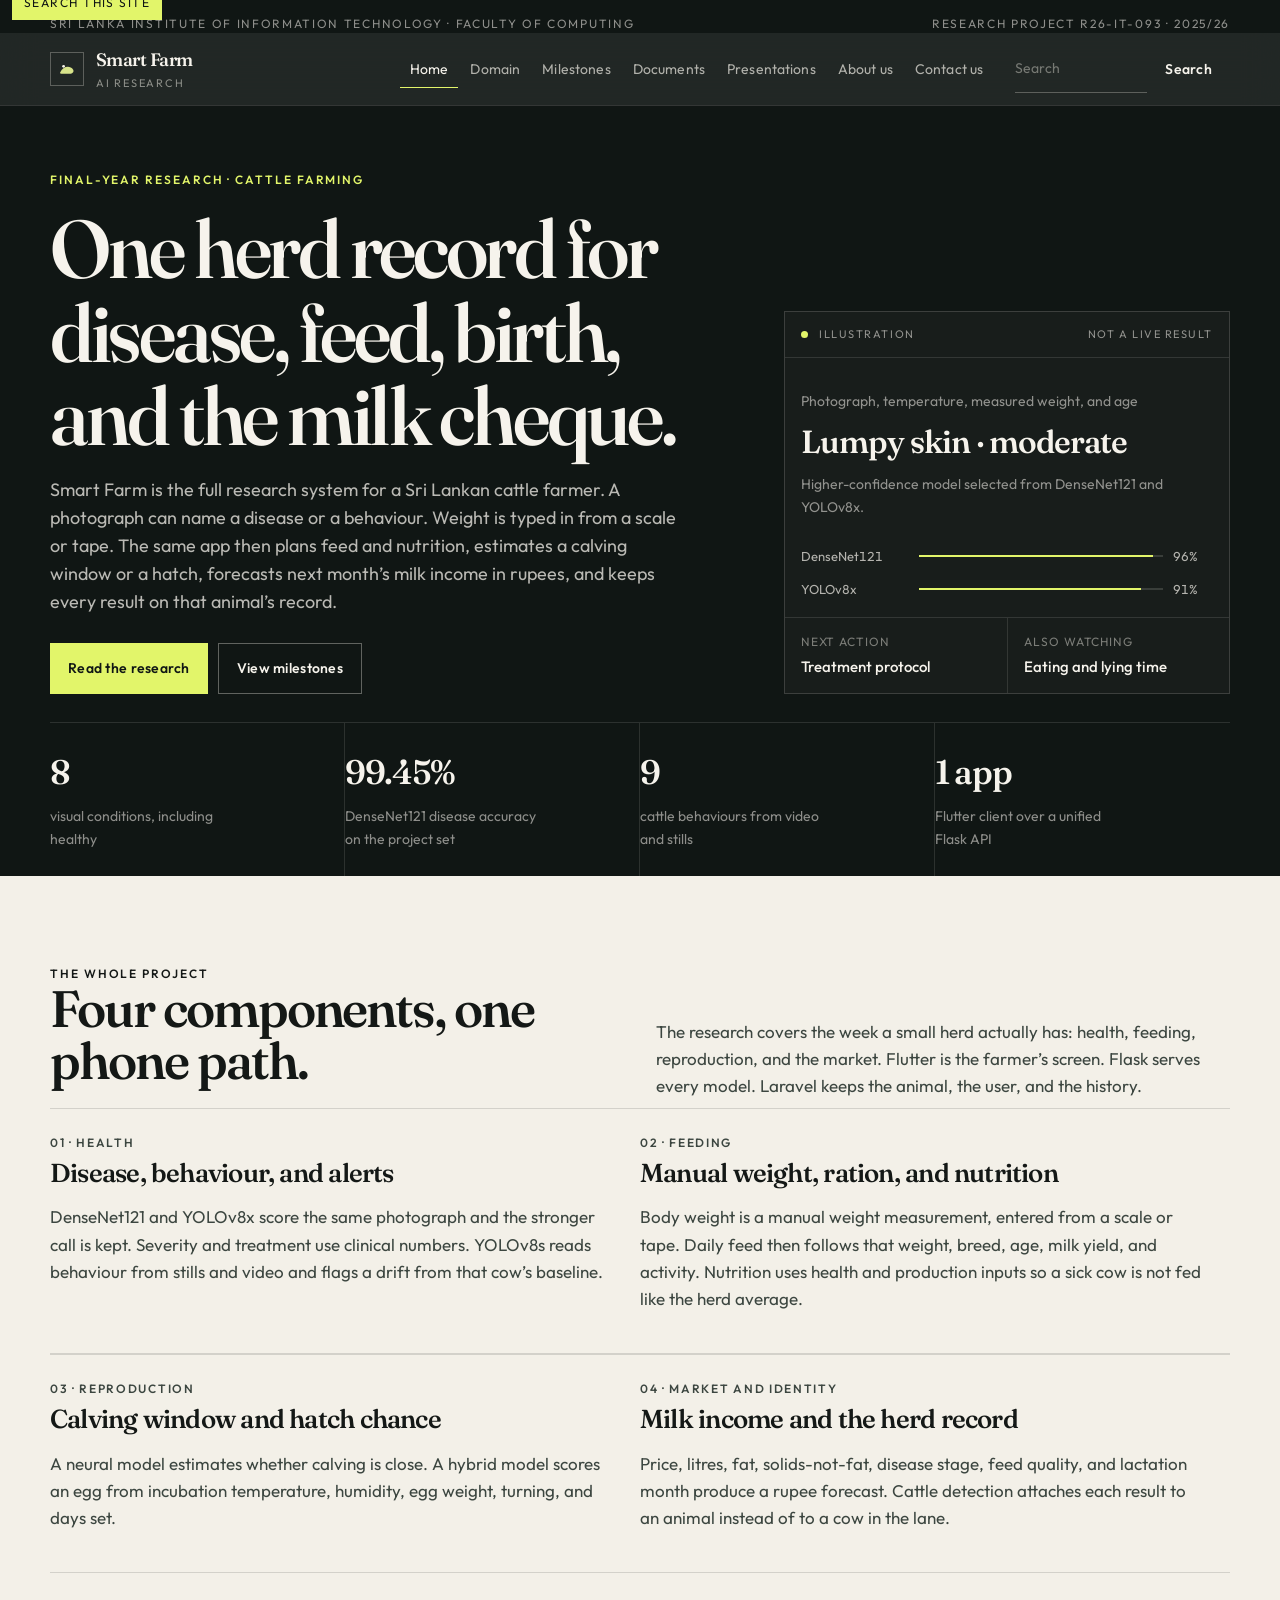
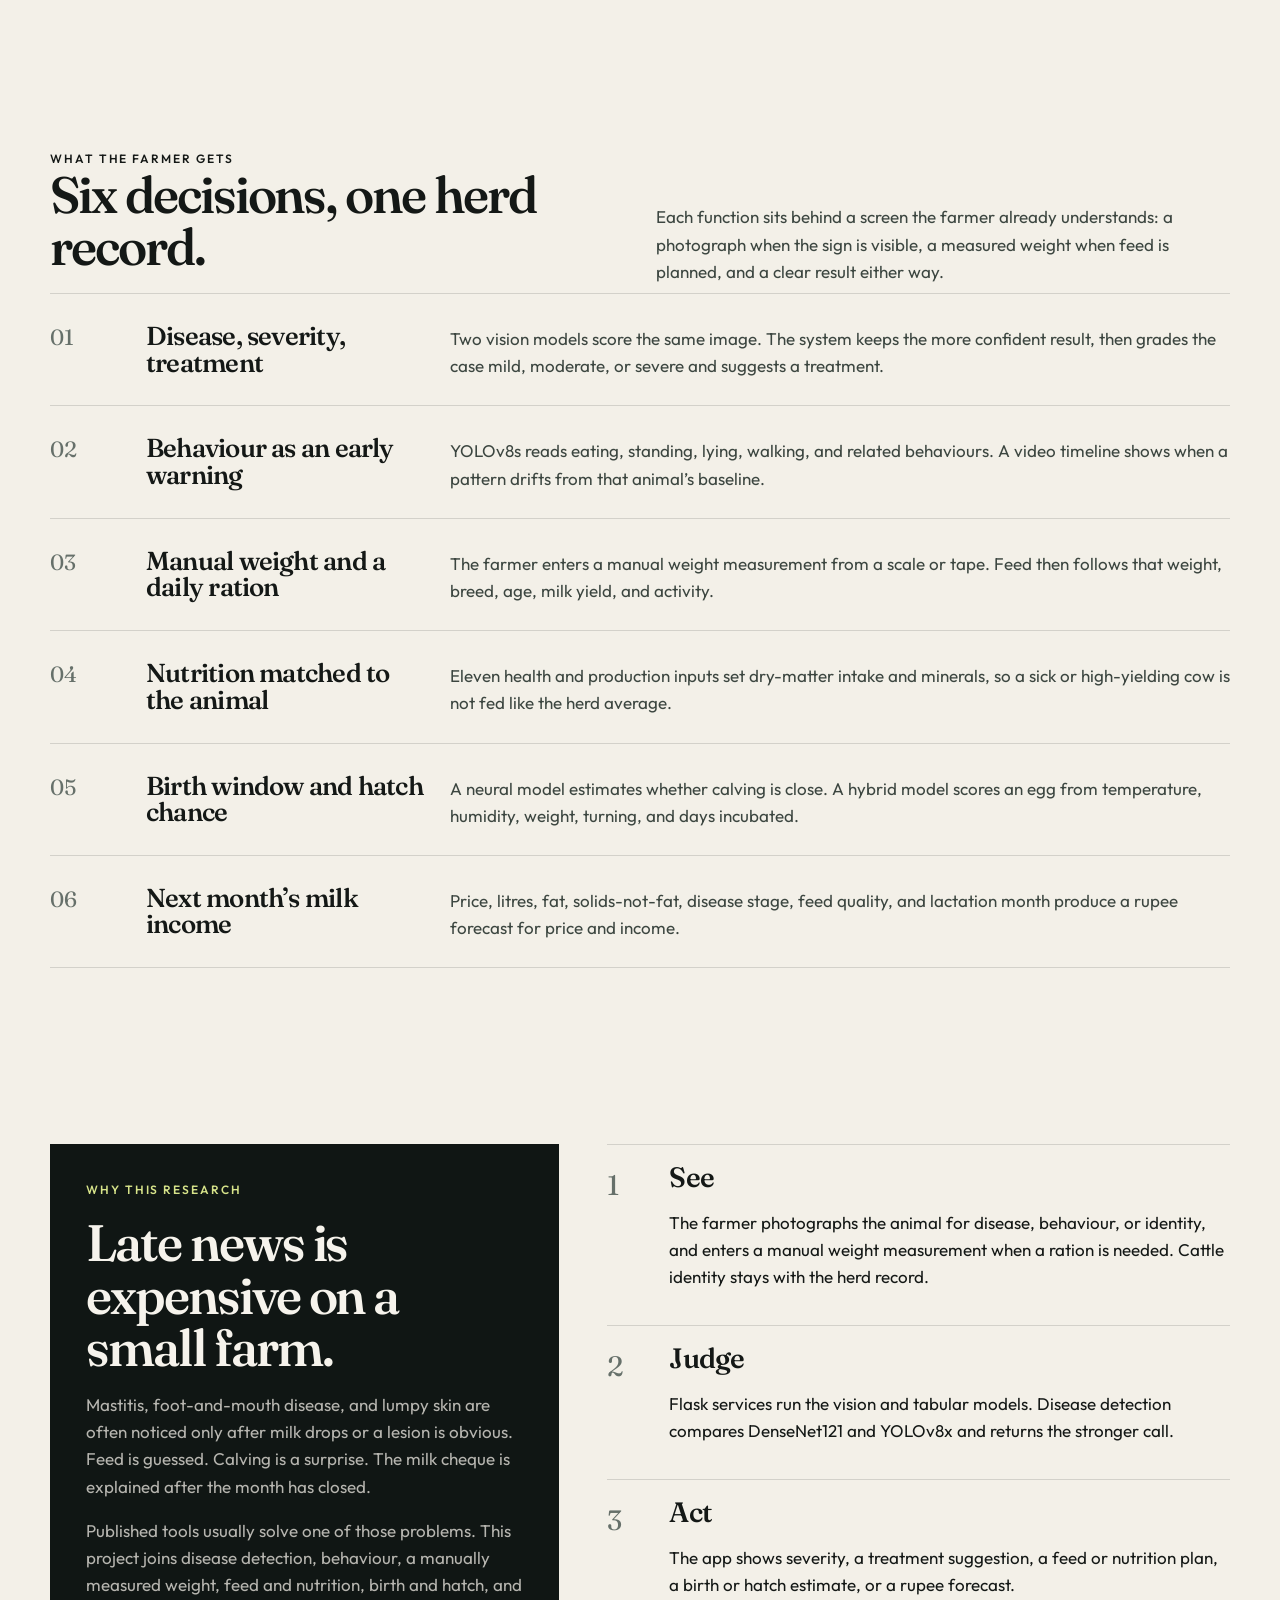
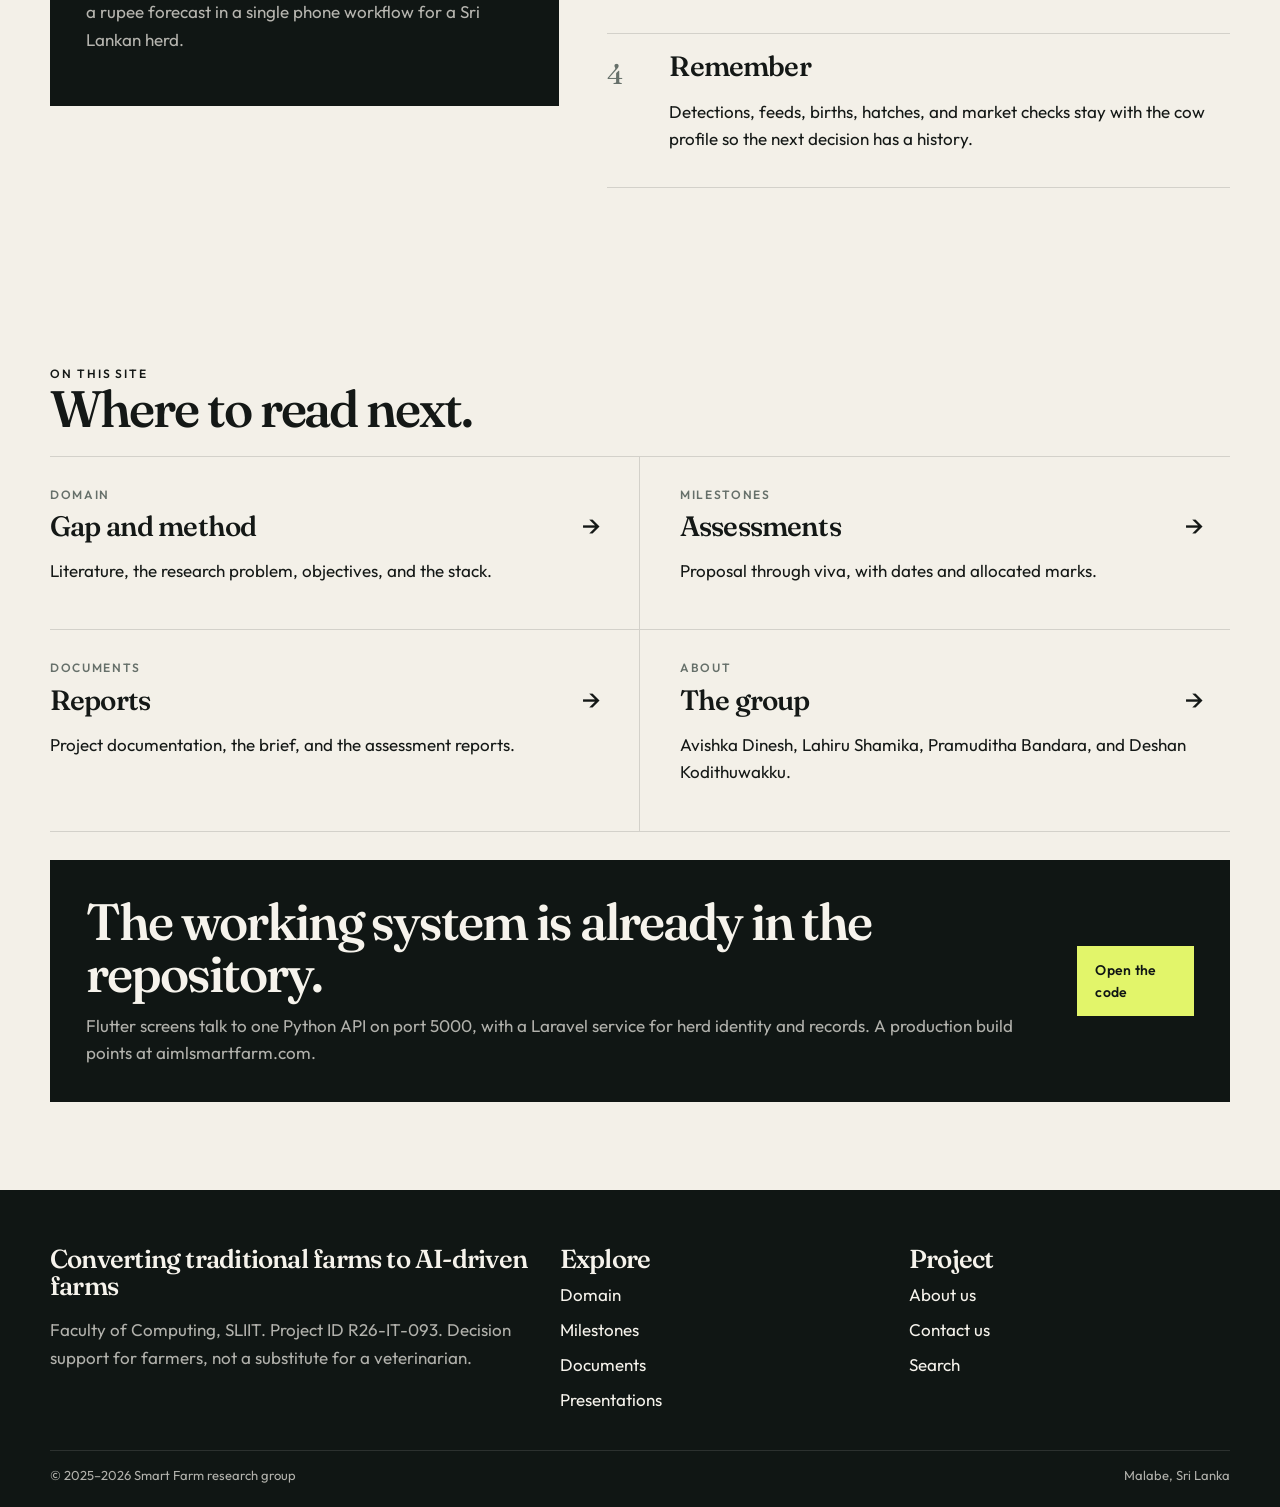
==== commit a55477d9: "Revise project details across multiple pages, including team member updates, enhanced descriptions f" ====
--- a/index.html
+++ b/index.html
@@ -51,8 +51,8 @@
       <div class="wrap hero-grid">
         <div>
           <p class="eyebrow">Final-year research · Cattle farming</p>
-          <h1>From a traditional herd to a farm that can see, decide, and warn.</h1>
-          <p class="lede">This project builds one mobile system for cattle farmers. A photograph can name a disease, clinical values can grade its severity, and the same app can plan feed, anticipate a birth, and forecast next month’s milk income in Sri Lankan rupees.</p>
+          <h1>One herd record for disease, feed, birth, and the milk cheque.</h1>
+          <p class="lede">Smart Farm is the full research system for a Sri Lankan cattle farmer. A photograph can name a disease or a behaviour. Weight is typed in from a scale or tape. The same app then plans feed and nutrition, estimates a calving window or a hatch, forecasts next month’s milk income in rupees, and keeps every result on that animal’s record.</p>
           <div class="actions">
             <a class="btn btn-primary" href="domain.html">Read the research</a>
             <a class="btn btn-ghost" href="milestones.html">View milestones</a>
@@ -61,7 +61,7 @@
         <aside class="panel" aria-label="Example diagnosis from the mobile system">
           <div class="panel-top"><span><i class="dot"></i> Illustration</span><span>Not a live result</span></div>
           <div class="diagnosis">
-            <p class="meta">Image plus temperature, weight, and age</p>
+            <p class="meta">Photograph, temperature, measured weight, and age</p>
             <h3>Lumpy skin · moderate</h3>
             <p class="meta">Higher-confidence model selected from DenseNet121 and YOLOv8x.</p>
           </div>
@@ -87,10 +87,28 @@
       <div class="wrap">
         <div class="section-head">
           <div>
+            <p class="eyebrow">The whole project</p>
+            <h2>Four components, one phone path.</h2>
+          </div>
+          <p>The research covers the week a small herd actually has: health, feeding, reproduction, and the market. Flutter is the farmer’s screen. Flask serves every model. Laravel keeps the animal, the user, and the history.</p>
+        </div>
+        <div class="grid-2">
+          <article class="card"><p class="kicker">01 · Health</p><h3>Disease, behaviour, and alerts</h3><p>DenseNet121 and YOLOv8x score the same photograph and the stronger call is kept. Severity and treatment use clinical numbers. YOLOv8s reads behaviour from stills and video and flags a drift from that cow’s baseline.</p></article>
+          <article class="card"><p class="kicker">02 · Feeding</p><h3>Manual weight, ration, and nutrition</h3><p>Body weight is a manual weight measurement, entered from a scale or tape. Daily feed then follows that weight, breed, age, milk yield, and activity. Nutrition uses health and production inputs so a sick cow is not fed like the herd average.</p></article>
+          <article class="card"><p class="kicker">03 · Reproduction</p><h3>Calving window and hatch chance</h3><p>A neural model estimates whether calving is close. A hybrid model scores an egg from incubation temperature, humidity, egg weight, turning, and days set.</p></article>
+          <article class="card"><p class="kicker">04 · Market and identity</p><h3>Milk income and the herd record</h3><p>Price, litres, fat, solids-not-fat, disease stage, feed quality, and lactation month produce a rupee forecast. Cattle detection attaches each result to an animal instead of to a cow in the lane.</p></article>
+        </div>
+      </div>
+    </section>
+
+    <section>
+      <div class="wrap">
+        <div class="section-head">
+          <div>
             <p class="eyebrow">What the farmer gets</p>
             <h2>Six decisions, one herd record.</h2>
           </div>
-          <p>Each function is a trained model behind a screen the farmer already understands: a photo, a few numbers, and a clear result.</p>
+          <p>Each function sits behind a screen the farmer already understands: a photograph when the sign is visible, a measured weight when feed is planned, and a clear result either way.</p>
         </div>
         <div class="ledger">
           <article>
@@ -105,8 +123,8 @@
           </article>
           <article>
             <span>03</span>
-            <h3>Weight and a daily ration</h3>
-            <p>A segmentation and regression network estimates weight from a photo. Feed then follows breed, age, milk yield, and activity.</p>
+            <h3>Manual weight and a daily ration</h3>
+            <p>The farmer enters a manual weight measurement from a scale or tape. Feed then follows that weight, breed, age, milk yield, and activity.</p>
           </article>
           <article>
             <span>04</span>
@@ -133,10 +151,10 @@
           <p class="eyebrow" style="color:#d7e38a">Why this research</p>
           <h2>Late news is expensive on a small farm.</h2>
           <p>Mastitis, foot-and-mouth disease, and lumpy skin are often noticed only after milk drops or a lesion is obvious. Feed is guessed. Calving is a surprise. The milk cheque is explained after the month has closed.</p>
-          <p>Published tools usually solve one of those problems. This project joins vision, clinical values, behaviour, and a market model in a single phone workflow for a Sri Lankan herd.</p>
+          <p>Published tools usually solve one of those problems. This project joins disease detection, behaviour, a manually measured weight, feed and nutrition, birth and hatch, and a rupee forecast in a single phone workflow for a Sri Lankan herd.</p>
         </div>
         <div class="steps">
-          <article class="step"><div class="num">1</div><div><h3>See</h3><p>The farmer photographs the animal or uploads a short video. Cattle identity can be stored with the herd record.</p></div></article>
+          <article class="step"><div class="num">1</div><div><h3>See</h3><p>The farmer photographs the animal for disease, behaviour, or identity, and enters a manual weight measurement when a ration is needed. Cattle identity stays with the herd record.</p></div></article>
           <article class="step"><div class="num">2</div><div><h3>Judge</h3><p>Flask services run the vision and tabular models. Disease detection compares DenseNet121 and YOLOv8x and returns the stronger call.</p></div></article>
           <article class="step"><div class="num">3</div><div><h3>Act</h3><p>The app shows severity, a treatment suggestion, a feed or nutrition plan, a birth or hatch estimate, or a rupee forecast.</p></div></article>
           <article class="step"><div class="num">4</div><div><h3>Remember</h3><p>Detections, feeds, births, hatches, and market checks stay with the cow profile so the next decision has a history.</p></div></article>
@@ -155,8 +173,8 @@
         <div class="routes">
           <a href="domain.html"><p class="kicker">Domain</p><h3>Gap and method</h3><p>Literature, the research problem, objectives, and the stack.</p></a>
           <a href="milestones.html"><p class="kicker">Milestones</p><h3>Assessments</h3><p>Proposal through viva, with dates and allocated marks.</p></a>
-          <a href="documents.html"><p class="kicker">Documents</p><h3>Reports</h3><p>Charter, proposal, checklists, and the final report.</p></a>
-          <a href="about.html"><p class="kicker">About</p><h3>The group</h3><p>Avishka, Dinesh, and Lahiru Shamika.</p></a>
+          <a href="documents.html"><p class="kicker">Documents</p><h3>Reports</h3><p>Project documentation, the brief, and the assessment reports.</p></a>
+          <a href="about.html"><p class="kicker">About</p><h3>The group</h3><p>Avishka Dinesh, Lahiru Shamika, Pramuditha Bandara, and Deshan Kodithuwakku.</p></a>
         </div>
         <div class="band" style="margin-top:28px">
           <div>
--- a/css/styles.css
+++ b/css/styles.css
@@ -58,7 +58,7 @@
 .brand strong { display: block; font-family: var(--serif); font-weight: 560; font-size: 18px; letter-spacing: -0.03em; }
 .brand small { display: block; color: rgba(246, 243, 236, 0.5); font-size: 11px; letter-spacing: 0.16em; text-transform: uppercase; }
 
-.nav-toggle { position: absolute; opacity: 0; pointer-events: none; }
+.nav-toggle { position: absolute; left: 0; top: 0; width: 1px; height: 1px; margin: 0; opacity: 0; pointer-events: none; }
 .nav-burger {
   display: none; width: 42px; height: 42px; border: 1px solid rgba(246,243,236,0.25);
   background: transparent; align-items: center; justify-content: center; cursor: pointer;
@@ -202,9 +202,21 @@
 th, td { text-align: left; padding: 14px 12px; border-bottom: 1px solid var(--line); vertical-align: top; }
 th { font-size: 12px; letter-spacing: 0.12em; text-transform: uppercase; color: var(--muted); font-weight: 560; }
 
-.grid-2, .grid-3 { display: grid; gap: 0; }
+.grid-2, .grid-3, .people { display: grid; gap: 0; }
 .grid-2 { grid-template-columns: 1fr 1fr; }
+.grid-2 > *, .grid-3 > *, .people > * { min-width: 0; }
 .grid-3 { grid-template-columns: repeat(3, 1fr); }
+.people { grid-template-columns: 1fr 1fr; min-width: 0; }
+.person { min-width: 0; }
+.person h2 { font-size: clamp(28px, 4vw, 40px); flex: 1 1 10rem; min-width: 0; overflow-wrap: break-word; }
+.person header { flex-wrap: wrap; min-width: 0; }
+.card figure { margin: 0 0 16px; }
+.card figure img { width: 100%; height: 210px; object-fit: cover; background: #e7efe4; }
+.card figcaption { margin-top: 8px; font-size: 13px; color: var(--muted); }
+.viewer {
+  width: 100%; height: min(72vh, 820px); border: 1px solid var(--line); background: var(--paper);
+  margin: 8px 0 18px;
+}
 .card, .doc, .slide, .mile {
   background: transparent; border: 0; border-top: 1px solid var(--line);
   border-radius: 0; padding: 24px 22px 24px 0;
@@ -301,7 +313,7 @@
   }
   .nav-toggle:checked ~ .nav { flex-direction: column; align-items: flex-start; }
   .search-form input { width: 100%; }
-  .hero-grid, .story, .section-head, .contact-grid, .foot-grid, .grid-2, .grid-3, .stats, .flow, .ledger article, .routes { grid-template-columns: 1fr; }
+  .hero-grid, .story, .section-head, .contact-grid, .foot-grid, .grid-2, .grid-3, .people, .stats, .flow, .ledger article, .routes { grid-template-columns: 1fr; }
   .stat { border-right: 0; border-bottom: 1px solid rgba(246,243,236,0.12); padding-right: 0; }
   .flow div { border-right: 0; border-bottom: 1px solid var(--line); }
   .routes a, .routes a:nth-child(odd), .routes a:nth-child(even) { padding: 22px 0; border-right: 0; }
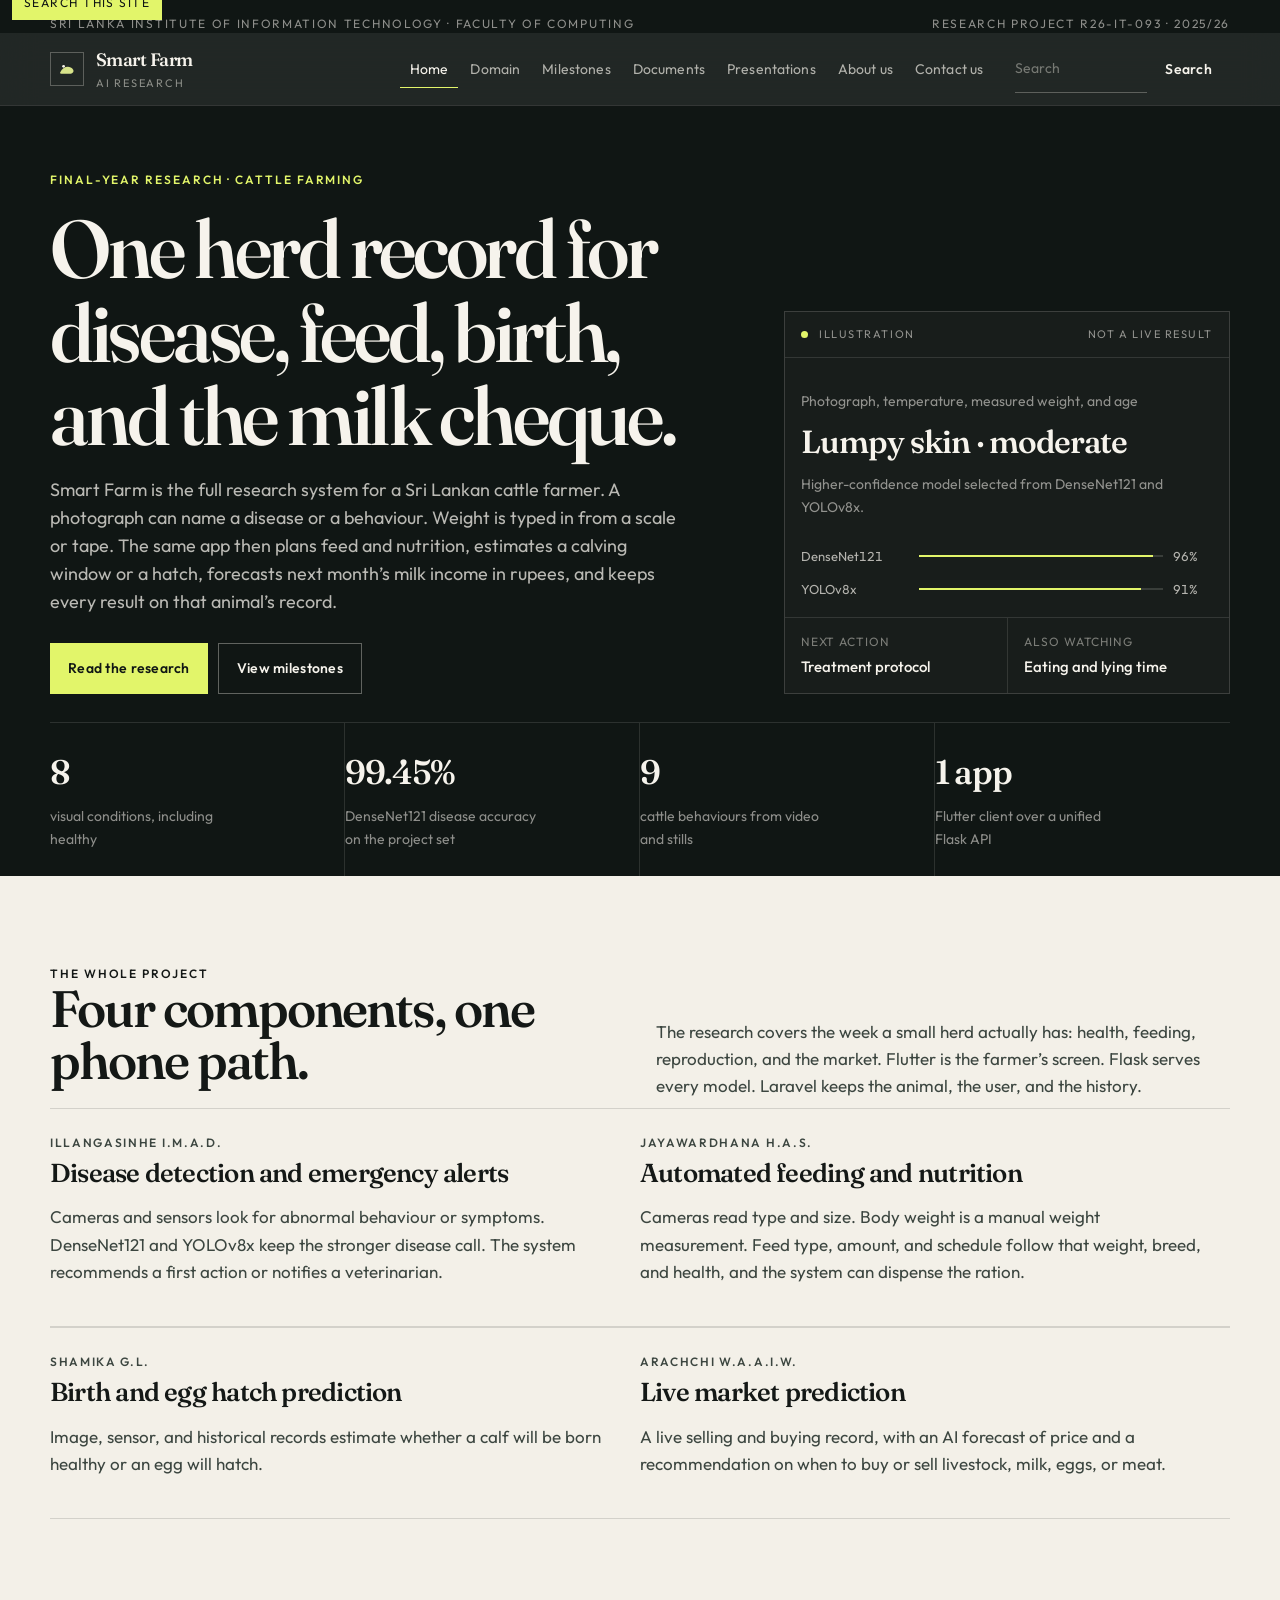
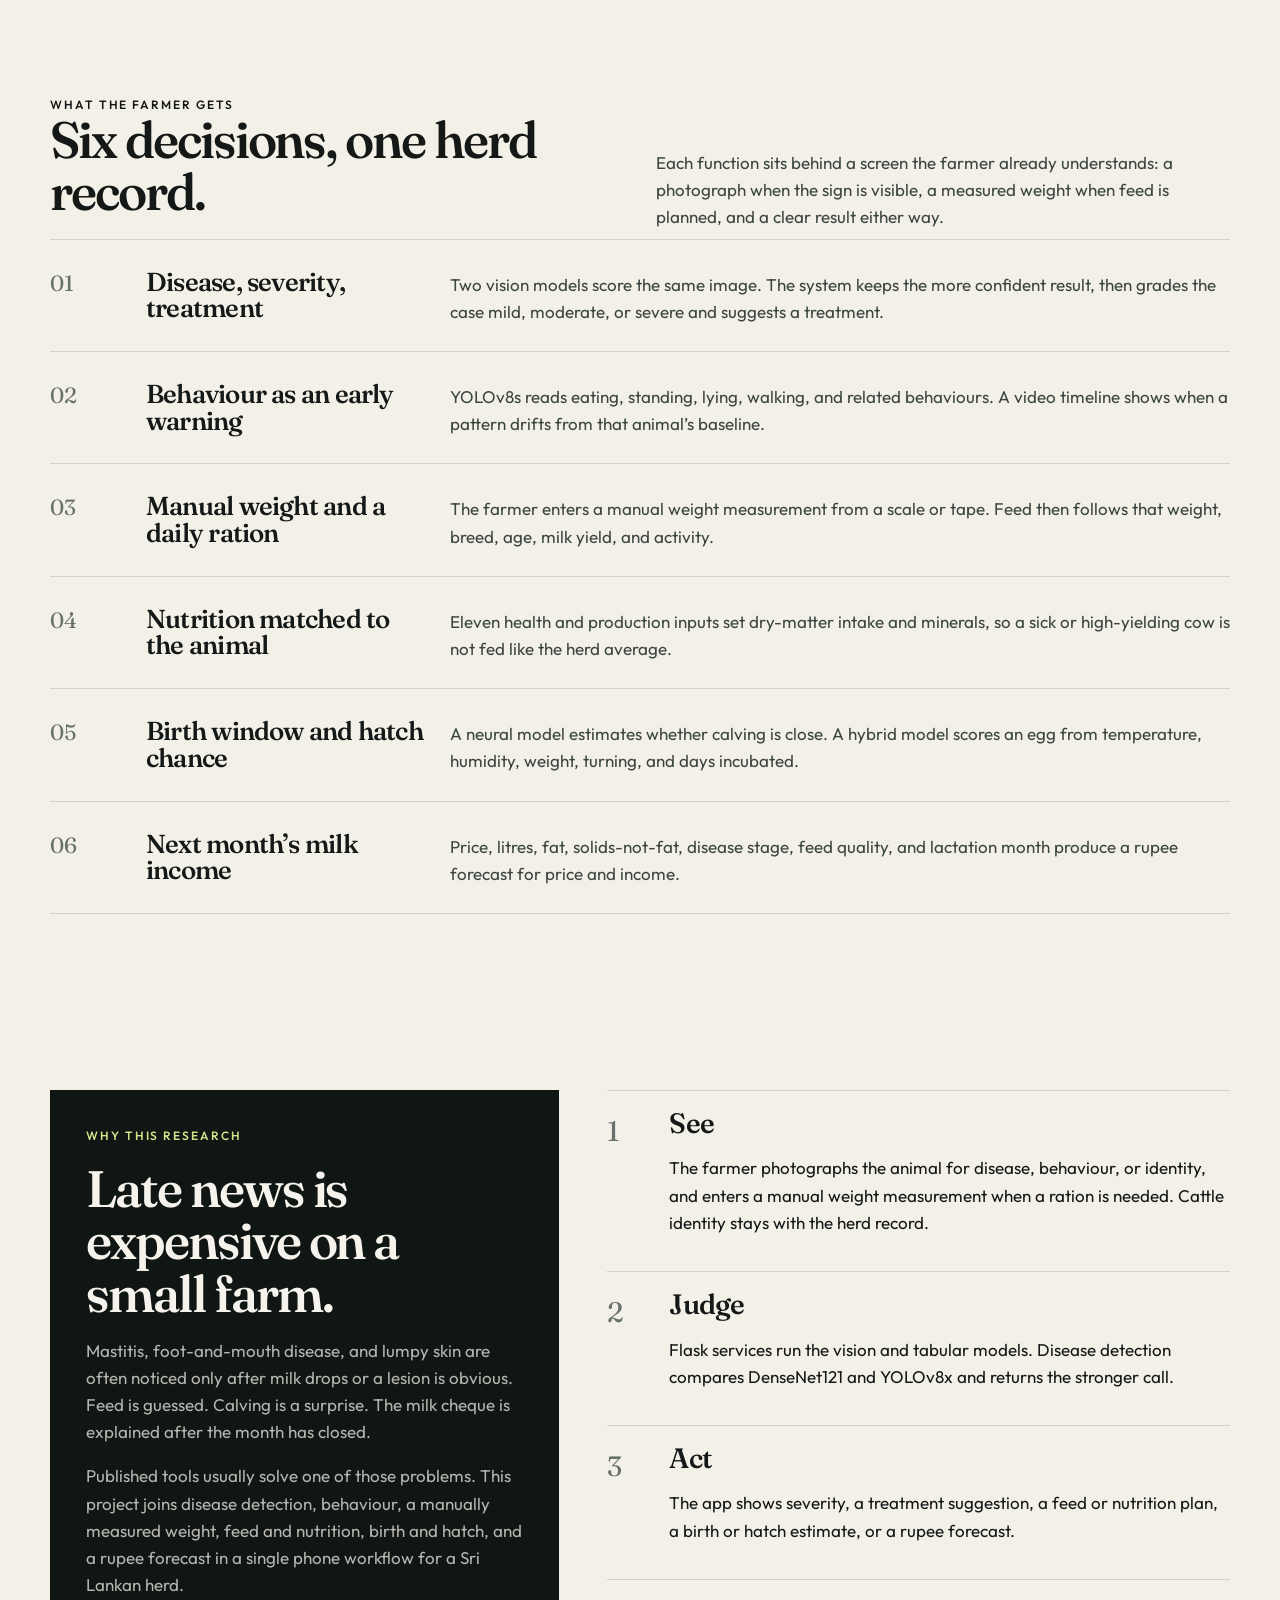
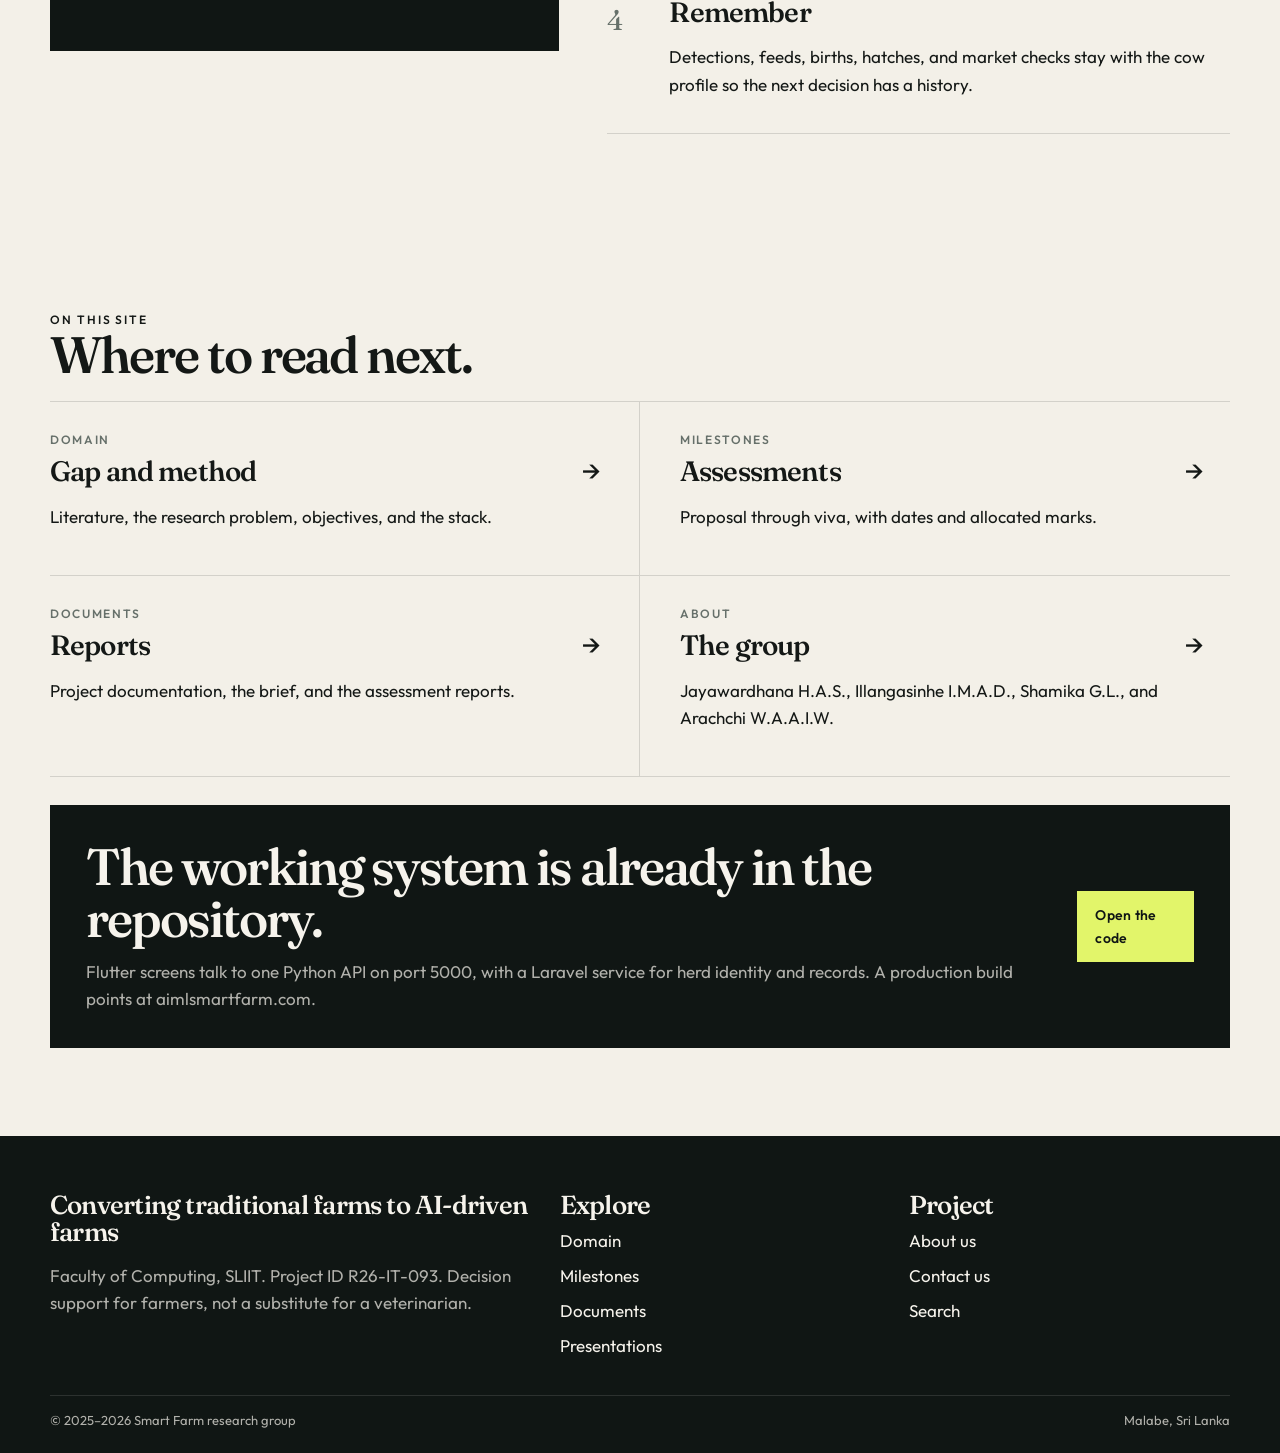
==== commit 46a901d2: "Update project details and team member information across all pages, enhancing descriptions of compo" ====
--- a/index.html
+++ b/index.html
@@ -93,10 +93,10 @@
           <p>The research covers the week a small herd actually has: health, feeding, reproduction, and the market. Flutter is the farmer’s screen. Flask serves every model. Laravel keeps the animal, the user, and the history.</p>
         </div>
         <div class="grid-2">
-          <article class="card"><p class="kicker">01 · Health</p><h3>Disease, behaviour, and alerts</h3><p>DenseNet121 and YOLOv8x score the same photograph and the stronger call is kept. Severity and treatment use clinical numbers. YOLOv8s reads behaviour from stills and video and flags a drift from that cow’s baseline.</p></article>
-          <article class="card"><p class="kicker">02 · Feeding</p><h3>Manual weight, ration, and nutrition</h3><p>Body weight is a manual weight measurement, entered from a scale or tape. Daily feed then follows that weight, breed, age, milk yield, and activity. Nutrition uses health and production inputs so a sick cow is not fed like the herd average.</p></article>
-          <article class="card"><p class="kicker">03 · Reproduction</p><h3>Calving window and hatch chance</h3><p>A neural model estimates whether calving is close. A hybrid model scores an egg from incubation temperature, humidity, egg weight, turning, and days set.</p></article>
-          <article class="card"><p class="kicker">04 · Market and identity</p><h3>Milk income and the herd record</h3><p>Price, litres, fat, solids-not-fat, disease stage, feed quality, and lactation month produce a rupee forecast. Cattle detection attaches each result to an animal instead of to a cow in the lane.</p></article>
+          <article class="card"><p class="kicker">Illangasinhe I.M.A.D.</p><h3>Disease detection and emergency alerts</h3><p>Cameras and sensors look for abnormal behaviour or symptoms. DenseNet121 and YOLOv8x keep the stronger disease call. The system recommends a first action or notifies a veterinarian.</p></article>
+          <article class="card"><p class="kicker">Jayawardhana H.A.S.</p><h3>Automated feeding and nutrition</h3><p>Cameras read type and size. Body weight is a manual weight measurement. Feed type, amount, and schedule follow that weight, breed, and health, and the system can dispense the ration.</p></article>
+          <article class="card"><p class="kicker">Shamika G.L.</p><h3>Birth and egg hatch prediction</h3><p>Image, sensor, and historical records estimate whether a calf will be born healthy or an egg will hatch.</p></article>
+          <article class="card"><p class="kicker">Arachchi W.A.A.I.W.</p><h3>Live market prediction</h3><p>A live selling and buying record, with an AI forecast of price and a recommendation on when to buy or sell livestock, milk, eggs, or meat.</p></article>
         </div>
       </div>
     </section>
@@ -174,7 +174,7 @@
           <a href="domain.html"><p class="kicker">Domain</p><h3>Gap and method</h3><p>Literature, the research problem, objectives, and the stack.</p></a>
           <a href="milestones.html"><p class="kicker">Milestones</p><h3>Assessments</h3><p>Proposal through viva, with dates and allocated marks.</p></a>
           <a href="documents.html"><p class="kicker">Documents</p><h3>Reports</h3><p>Project documentation, the brief, and the assessment reports.</p></a>
-          <a href="about.html"><p class="kicker">About</p><h3>The group</h3><p>Avishka Dinesh, Lahiru Shamika, Pramuditha Bandara, and Deshan Kodithuwakku.</p></a>
+          <a href="about.html"><p class="kicker">About</p><h3>The group</h3><p>Jayawardhana H.A.S., Illangasinhe I.M.A.D., Shamika G.L., and Arachchi W.A.A.I.W.</p></a>
         </div>
         <div class="band" style="margin-top:28px">
           <div>
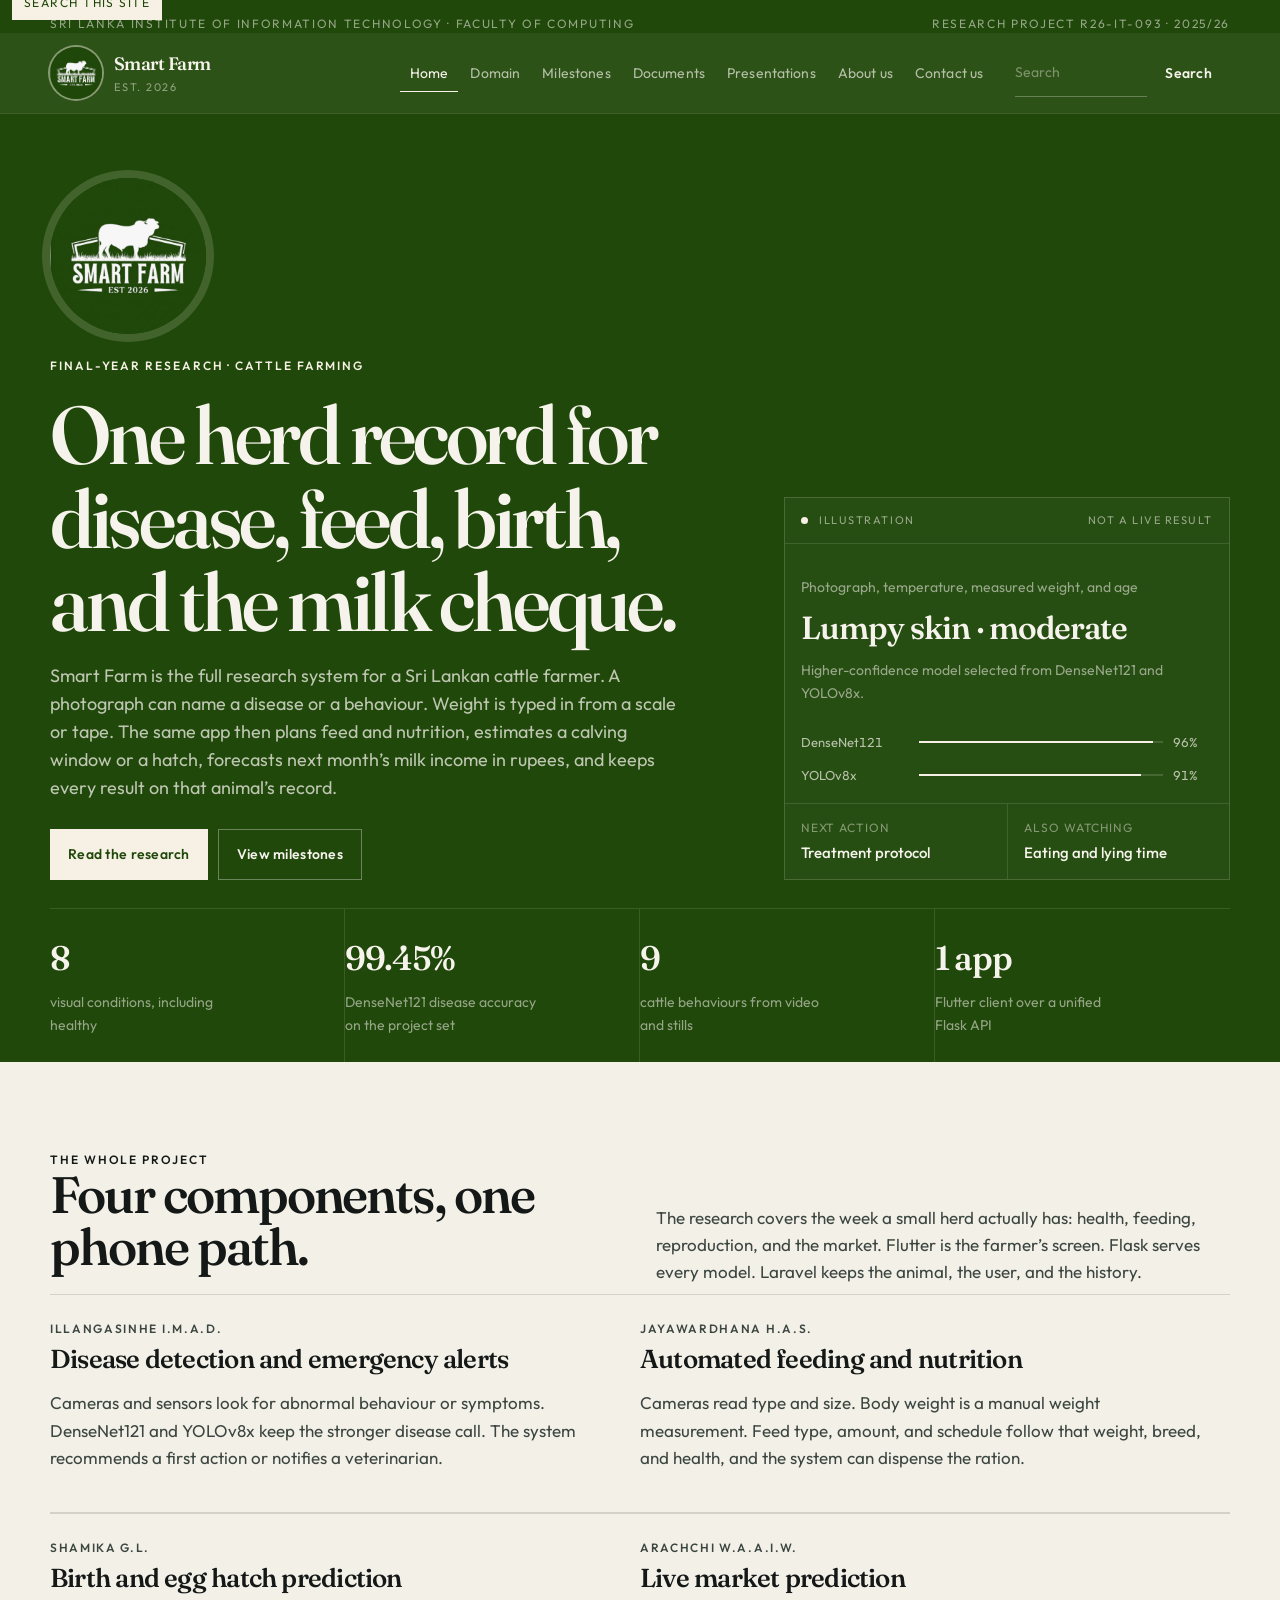
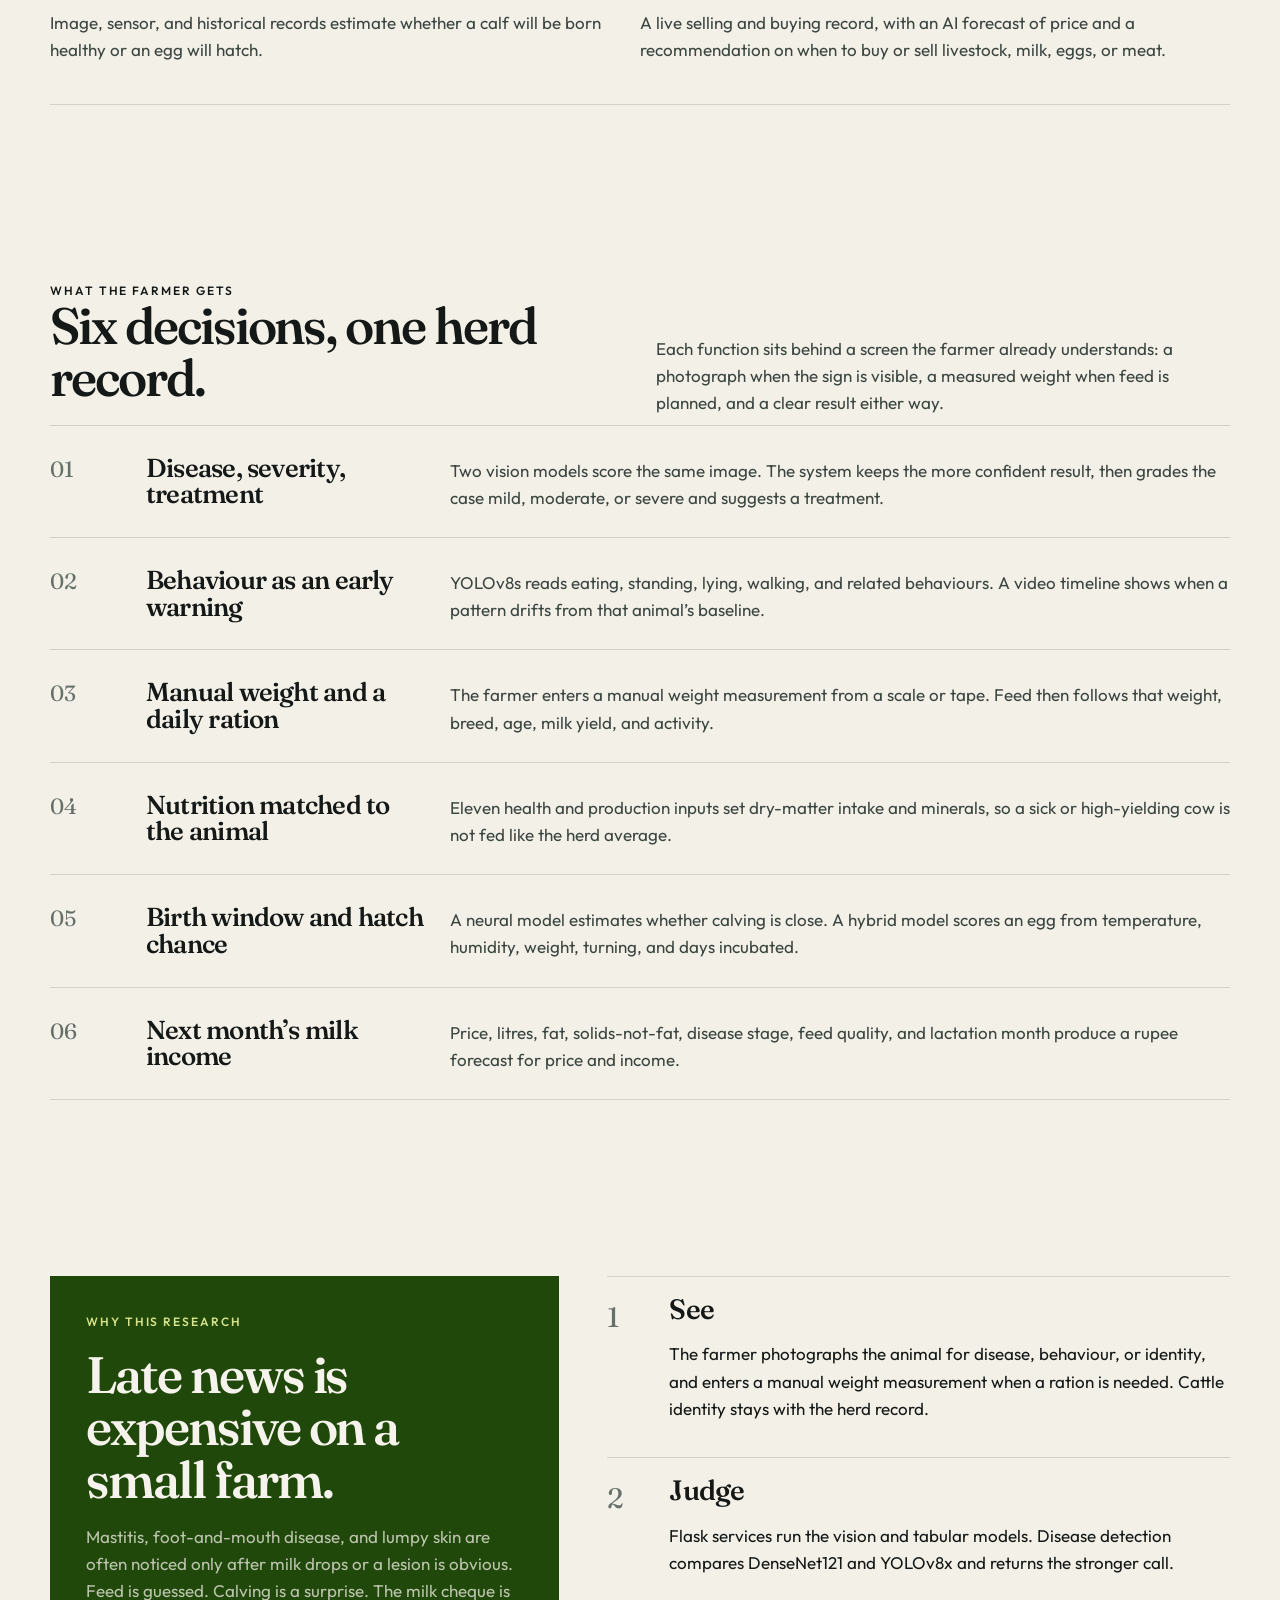
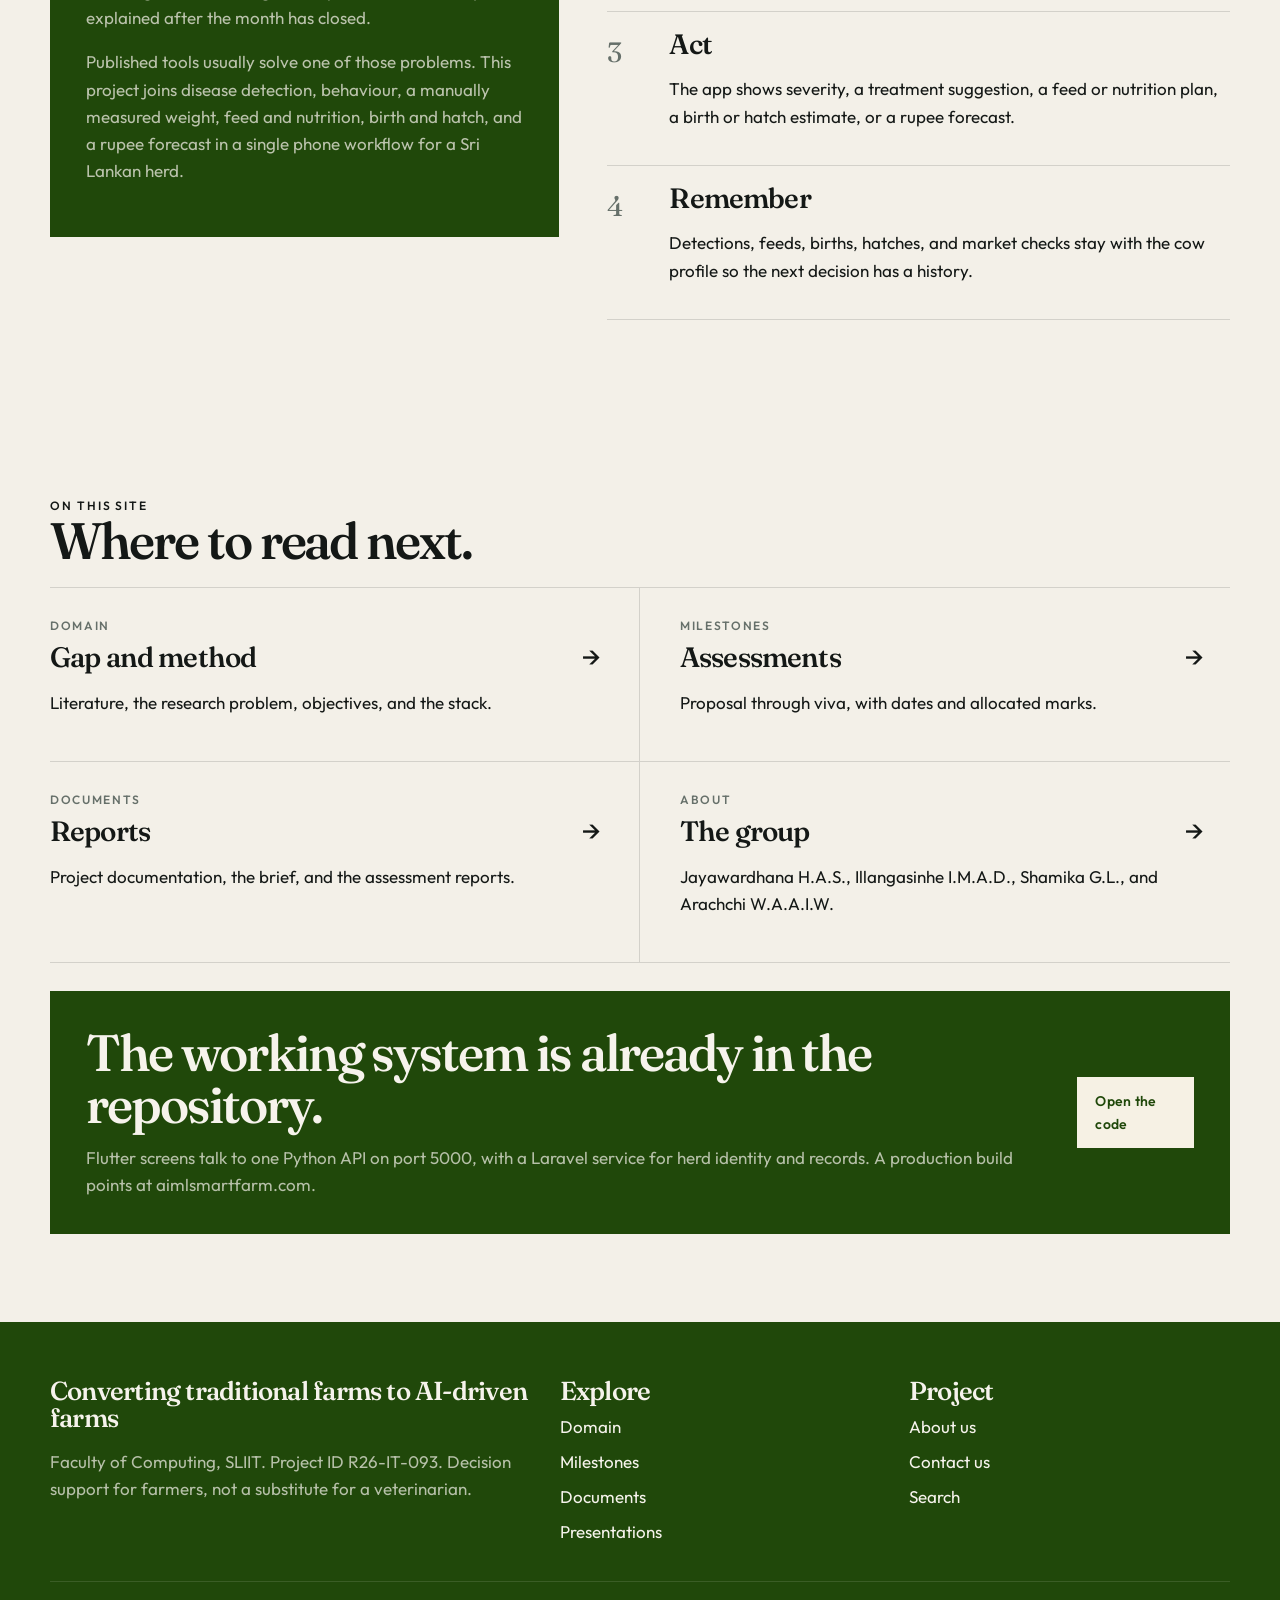
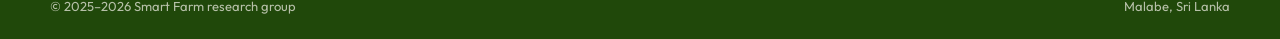
==== commit f2602b91: "Add logo and favicon to all pages, update branding details in navigation. Enhance CSS for improved s" ====
--- a/index.html
+++ b/index.html
@@ -5,7 +5,7 @@
   <meta name="viewport" content="width=device-width, initial-scale=1">
   <title>Smart Farm Research | Converting traditional farms with AI</title>
   <meta name="description" content="Final-year research project R26-IT-093 at SLIIT. An AI and machine-learning system that helps cattle farmers detect disease, plan feed, anticipate birth, and forecast milk income.">
-  <link rel="icon" href="data:image/svg+xml,%3Csvg xmlns='http://www.w3.org/2000/svg' viewBox='0 0 64 64'%3E%3Crect width='64' height='64' rx='14' fill='%2317352b'/%3E%3Cpath d='M18 40c6-14 22-18 28-8 2 4-1 8-6 8H22c-3 0-5 0-4 0z' fill='%23d7e38a'/%3E%3Ccircle cx='24' cy='26' r='3' fill='%23f4f0e6'/%3E%3C/svg%3E">
+  <link rel="icon" href="images/logo.jpg">
   <link rel="preconnect" href="https://fonts.googleapis.com">
   <link rel="preconnect" href="https://fonts.gstatic.com" crossorigin>
   <link href="https://fonts.googleapis.com/css2?family=Fraunces:opsz,wght@9..144,500;9..144,600&family=Outfit:wght@400;500;600&display=swap" rel="stylesheet">
@@ -22,10 +22,8 @@
   <header class="site-header">
     <div class="wrap nav-row">
       <a class="brand" href="index.html">
-        <span class="mark" aria-hidden="true">
-          <svg width="22" height="22" viewBox="0 0 64 64" fill="none"><path d="M12 42c8-18 28-22 38-8 3 6-2 12-10 12H18c-4 0-7-1-6-4z" fill="#d7e38a"/><circle cx="22" cy="24" r="4" fill="#f4f0e6"/></svg>
-        </span>
-        <span><strong>Smart Farm</strong><small>AI research</small></span>
+        <img class="logo" src="images/logo.jpg" alt="">
+        <span><strong>Smart Farm</strong><small>Est. 2026</small></span>
       </a>
       <input class="nav-toggle" type="checkbox" id="nav-toggle">
       <label class="nav-burger" for="nav-toggle"><span></span></label>
@@ -50,6 +48,7 @@
     <section class="hero">
       <div class="wrap hero-grid">
         <div>
+          <img class="hero-logo" src="images/logo.jpg" alt="Smart Farm, established 2026">
           <p class="eyebrow">Final-year research · Cattle farming</p>
           <h1>One herd record for disease, feed, birth, and the milk cheque.</h1>
           <p class="lede">Smart Farm is the full research system for a Sri Lankan cattle farmer. A photograph can name a disease or a behaviour. Weight is typed in from a scale or tape. The same app then plans feed and nutrition, estimates a calving window or a hatch, forecasts next month’s milk income in rupees, and keeps every result on that animal’s record.</p>
--- a/css/styles.css
+++ b/css/styles.css
@@ -5,9 +5,9 @@
   --muted: #66706a;
   --line: rgba(20, 24, 22, 0.14);
   --paper: #f7f5ef;
-  --night: #101614;
-  --night-2: #18211d;
-  --lime: #e2f56a;
+  --night: #20480A;
+  --night-2: #183607;
+  --lime: #f6f1e4;
   --white: #f6f3ec;
   --serif: "Fraunces", "Iowan Old Style", Palatino, Georgia, serif;
   --sans: "Outfit", "Segoe UI", sans-serif;
@@ -28,8 +28,8 @@
 }
 img { max-width: 100%; display: block; }
 a { color: inherit; }
-::selection { background: var(--lime); color: var(--night); }
-:focus-visible { outline: 2px solid var(--lime); outline-offset: 3px; }
+::selection { background: #d7e6c4; color: var(--night); }
+:focus-visible { outline: 2px solid var(--night); outline-offset: 3px; }
 
 .skip {
   position: absolute; left: 12px; top: -48px; z-index: 30;
@@ -45,15 +45,19 @@
 
 .site-header {
   position: sticky; top: 0; z-index: 20;
-  background: rgba(16, 22, 20, 0.92);
+  background: rgba(32, 72, 10, 0.94);
   backdrop-filter: blur(16px);
   border-bottom: 1px solid rgba(246, 243, 236, 0.08);
 }
-.nav-row { display: flex; align-items: center; gap: 22px; min-height: 72px; }
+.nav-row { display: flex; align-items: center; gap: 22px; min-height: 80px; }
 .brand { display: flex; align-items: center; gap: 12px; text-decoration: none; color: var(--white); margin-right: auto; }
-.mark {
-  width: 34px; height: 34px; display: grid; place-items: center;
-  border: 1px solid rgba(246, 243, 236, 0.28);
+.logo {
+  width: 52px; height: 52px; border-radius: 50%; object-fit: cover; object-position: center;
+  box-shadow: 0 0 0 2px rgba(246, 241, 228, 0.45);
+}
+.hero-logo {
+  width: 156px; height: 156px; border-radius: 50%; object-fit: cover; object-position: center;
+  margin: 0 0 22px; box-shadow: 0 0 0 8px rgba(246, 241, 228, 0.16);
 }
 .brand strong { display: block; font-family: var(--serif); font-weight: 560; font-size: 18px; letter-spacing: -0.03em; }
 .brand small { display: block; color: rgba(246, 243, 236, 0.5); font-size: 11px; letter-spacing: 0.16em; text-transform: uppercase; }
@@ -91,10 +95,10 @@
 }
 .btn-small { padding: 8px 0 8px 12px; background: transparent; color: var(--white); }
 .search-form button:hover { color: var(--lime); }
-.btn-primary { background: var(--ink); color: var(--white); }
-.btn-primary:hover { background: #000; color: var(--white); }
-.btn-ghost { background: transparent; color: var(--ink); border: 1px solid var(--ink); }
-.btn-ghost:hover { background: var(--ink); color: var(--white); }
+.btn-primary { background: var(--night); color: #f7f4ea; }
+.btn-primary:hover { background: #163606; color: #f7f4ea; }
+.btn-ghost { background: transparent; color: var(--night); border: 1px solid var(--night); }
+.btn-ghost:hover { background: var(--night); color: #f7f4ea; }
 .hero .btn-primary, .band .btn-primary { background: var(--lime); color: var(--night); }
 .hero .btn-primary:hover, .band .btn-primary:hover { background: #eef9a2; color: var(--night); }
 .hero .btn-ghost { color: var(--white); border-color: rgba(246,243,236,0.35); }
@@ -172,7 +176,7 @@
 .routes a:nth-child(even) { padding-left: 40px; }
 .routes h3 { display: flex; justify-content: space-between; gap: 12px; }
 .routes h3:after { content: "→"; font-family: var(--sans); font-weight: 400; }
-.routes a:hover h3 { color: #0d5c45; }
+.routes a:hover h3 { color: var(--night); }
 
 .band {
   margin-top: 48px; background: var(--night); color: var(--white);
@@ -181,11 +185,11 @@
 .band p { color: rgba(246,243,236,0.7); margin: 8px 0 0; }
 
 .page-hero { padding: 56px 0 8px; }
-.page-hero .eyebrow { color: #0d5c45; }
+.page-hero .eyebrow { color: var(--night); }
 .page-hero h1 { font-size: clamp(42px, 5vw, 72px); }
 .subnav {
   display: flex; flex-wrap: wrap; gap: 18px; margin: 22px 0 0;
-  position: sticky; top: 72px; z-index: 8;
+  position: sticky; top: 80px; z-index: 8;
   background: rgba(243, 240, 232, 0.92); backdrop-filter: blur(12px);
   padding: 14px 0; border-bottom: 1px solid var(--line);
 }
@@ -245,7 +249,7 @@
   display: inline-block; padding: 0; font-size: 12px; letter-spacing: 0.12em;
   text-transform: uppercase; font-weight: 560; background: none; border-radius: 0;
 }
-.done { color: #0d5c45; }
+.done { color: var(--night); }
 .wait { color: #8a5a12; }
 .soon { color: #5c4d86; }
 .mile header, .doc header, .slide header, .person header {
@@ -267,7 +271,7 @@
   margin: 0; padding: 10px 0; border-bottom: 1px solid var(--line);
   letter-spacing: 0; text-transform: none; font-size: 16px; color: var(--ink); cursor: pointer;
 }
-.dropdown-list label:hover { color: #0d5c45; }
+.dropdown-list label:hover { color: var(--night); }
 .stack .mile { display: none; }
 #pick-proposal:checked ~ .stack .is-proposal,
 #pick-progress-1:checked ~ .stack .is-progress-1,
@@ -278,7 +282,7 @@
 #pick-progress-1:checked ~ .dropdown label[for="pick-progress-1"],
 #pick-progress-2:checked ~ .dropdown label[for="pick-progress-2"],
 #pick-final:checked ~ .dropdown label[for="pick-final"],
-#pick-viva:checked ~ .dropdown label[for="pick-viva"] { color: #0d5c45; }
+#pick-viva:checked ~ .dropdown label[for="pick-viva"] { color: var(--night); }
 
 .person { display: grid; gap: 10px; align-content: start; padding: 8px 28px 36px 0; border-top: 1px solid var(--line); background: transparent; }
 .avatar {
@@ -321,4 +325,134 @@
   .form-grid { grid-template-columns: 1fr; }
   h1 { font-size: 46px; }
 }
-@media (prefers-reduced-motion: reduce) { html { scroll-behavior: auto; } }
+.archive-metrics {
+  display: grid;
+  grid-template-columns: repeat(3, 1fr);
+  border-top: 1px solid var(--line);
+  margin-top: 28px;
+}
+.archive-metrics div { padding: 18px 22px 20px 0; border-right: 1px solid var(--line); }
+.archive-metrics div:last-child { border-right: 0; padding-right: 0; }
+.archive-metrics b {
+  display: block;
+  font-family: var(--serif);
+  font-size: clamp(28px, 3vw, 40px);
+  font-weight: 560;
+  letter-spacing: -0.04em;
+}
+.archive-metrics span { display: block; margin-top: 4px; color: var(--muted); font-size: 14px; max-width: 24ch; }
+
+.archive { padding-bottom: 72px; }
+.archive-tools { display: none; }
+.sheet { display: none; }
+.archive-hint { display: none; }
+.archive-toast {
+  position: fixed; left: 50%; bottom: 22px; transform: translate(-50%, 12px);
+  background: var(--night); color: var(--lime);
+  padding: 10px 16px; font-size: 14px; letter-spacing: 0.02em;
+  opacity: 0; pointer-events: none; z-index: 40;
+}
+.archive-toast.is-on { opacity: 1; transform: translate(-50%, 0); transition: opacity 0.2s ease, transform 0.2s ease; }
+.record { border-top: 1px solid var(--line); padding: 8px 0 4px; }
+.record-open { display: none; }
+.record-body h2 { font-size: clamp(32px, 4vw, 48px); }
+.record-actions { display: flex; flex-wrap: wrap; gap: 10px; margin: 22px 0 8px; }
+.index-group { margin-top: 8px; }
+.archive-live .archive-hint { display: block; margin: 18px 0 0; color: var(--muted); font-size: 13px; }
+.archive-live .archive {
+  display: grid;
+  grid-template-columns: minmax(280px, 360px) minmax(0, 1fr);
+  gap: 0;
+  align-items: start;
+  border-top: 1px solid var(--line);
+  margin-top: 8px;
+  padding-top: 0;
+  padding-bottom: 80px;
+}
+.archive-live .archive-index {
+  position: sticky;
+  top: 80px;
+  max-height: calc(100vh - 80px);
+  overflow: auto;
+  padding: 18px 22px 28px 0;
+  border-right: 1px solid var(--line);
+  scrollbar-width: thin;
+  scrollbar-color: rgba(20, 24, 22, 0.35) transparent;
+}
+.archive-live .archive-tools { display: block; padding-bottom: 8px; }
+.archive-live .archive-tools input { margin-bottom: 14px; }
+.archive-filters { display: flex; flex-wrap: wrap; gap: 6px 14px; }
+.archive-filters button {
+  background: none; border: 0; padding: 0 0 4px;
+  font: inherit; font-size: 14px; color: var(--muted); cursor: pointer;
+}
+.archive-filters button[aria-pressed="true"] {
+  color: var(--ink);
+  box-shadow: inset 0 -1px 0 var(--ink);
+}
+.archive-filters button:hover { color: var(--ink); }
+.archive-count { margin: 12px 0 0; font-size: 13px; color: var(--muted); }
+.archive-live .index-group { margin-top: 18px; }
+.archive-live .index-group > .kicker { margin-bottom: 0; }
+.archive-live .record { border-top: 0; padding: 0; }
+.archive-live .record-body { display: none; }
+.archive-live .record-open {
+  display: grid;
+  grid-template-columns: 32px minmax(0, 1fr);
+  gap: 8px;
+  width: 100%;
+  text-align: left;
+  background: transparent;
+  border: 0;
+  border-left: 2px solid transparent;
+  padding: 11px 8px 11px 10px;
+  cursor: pointer;
+  font: inherit;
+  color: inherit;
+}
+.archive-live .record.is-active .record-open {
+  border-left-color: var(--night);
+  background: rgba(32, 72, 10, 0.12);
+}
+.archive-live .record-open:hover { background: rgba(20, 24, 22, 0.04); }
+.archive-live .record.is-active .record-open:hover { background: rgba(32, 72, 10, 0.18); }
+.record-index {
+  font-family: var(--serif);
+  font-size: 15px;
+  color: var(--muted);
+  padding-top: 2px;
+}
+.record-open strong { display: block; font-weight: 560; font-size: 15px; letter-spacing: -0.02em; line-height: 1.3; }
+.record-open small { display: block; color: var(--muted); font-size: 13px; margin-top: 2px; }
+.archive-live .sheet {
+  display: block;
+  min-height: 70vh;
+  padding: 28px 0 48px 40px;
+}
+.archive-live .sheet.is-in { animation: sheet-in 0.28s ease; }
+.archive-live .sheet h2 { font-size: clamp(36px, 4vw, 58px); max-width: 18ch; }
+.archive-live .sheet .viewer { height: min(68vh, 760px); }
+.sheet-empty { color: var(--muted); margin-top: 48px; }
+@keyframes sheet-in {
+  from { opacity: 0; transform: translateY(10px); }
+  to { opacity: 1; transform: none; }
+}
+
+@media (max-width: 900px) {
+  .archive-metrics { grid-template-columns: 1fr; }
+  .archive-metrics div { border-right: 0; border-bottom: 1px solid var(--line); padding-right: 0; }
+  .archive-live .archive { grid-template-columns: 1fr; }
+  .archive-live .archive-index {
+    position: static;
+    max-height: none;
+    border-right: 0;
+    border-bottom: 1px solid var(--line);
+    padding-right: 0;
+  }
+  .archive-live .sheet { padding: 28px 0 12px; min-height: 0; }
+}
+@media (prefers-reduced-motion: reduce) {
+  html { scroll-behavior: auto; }
+  .archive-live .sheet.is-in { animation: none; }
+  .archive-toast.is-on { transition: none; }
+}
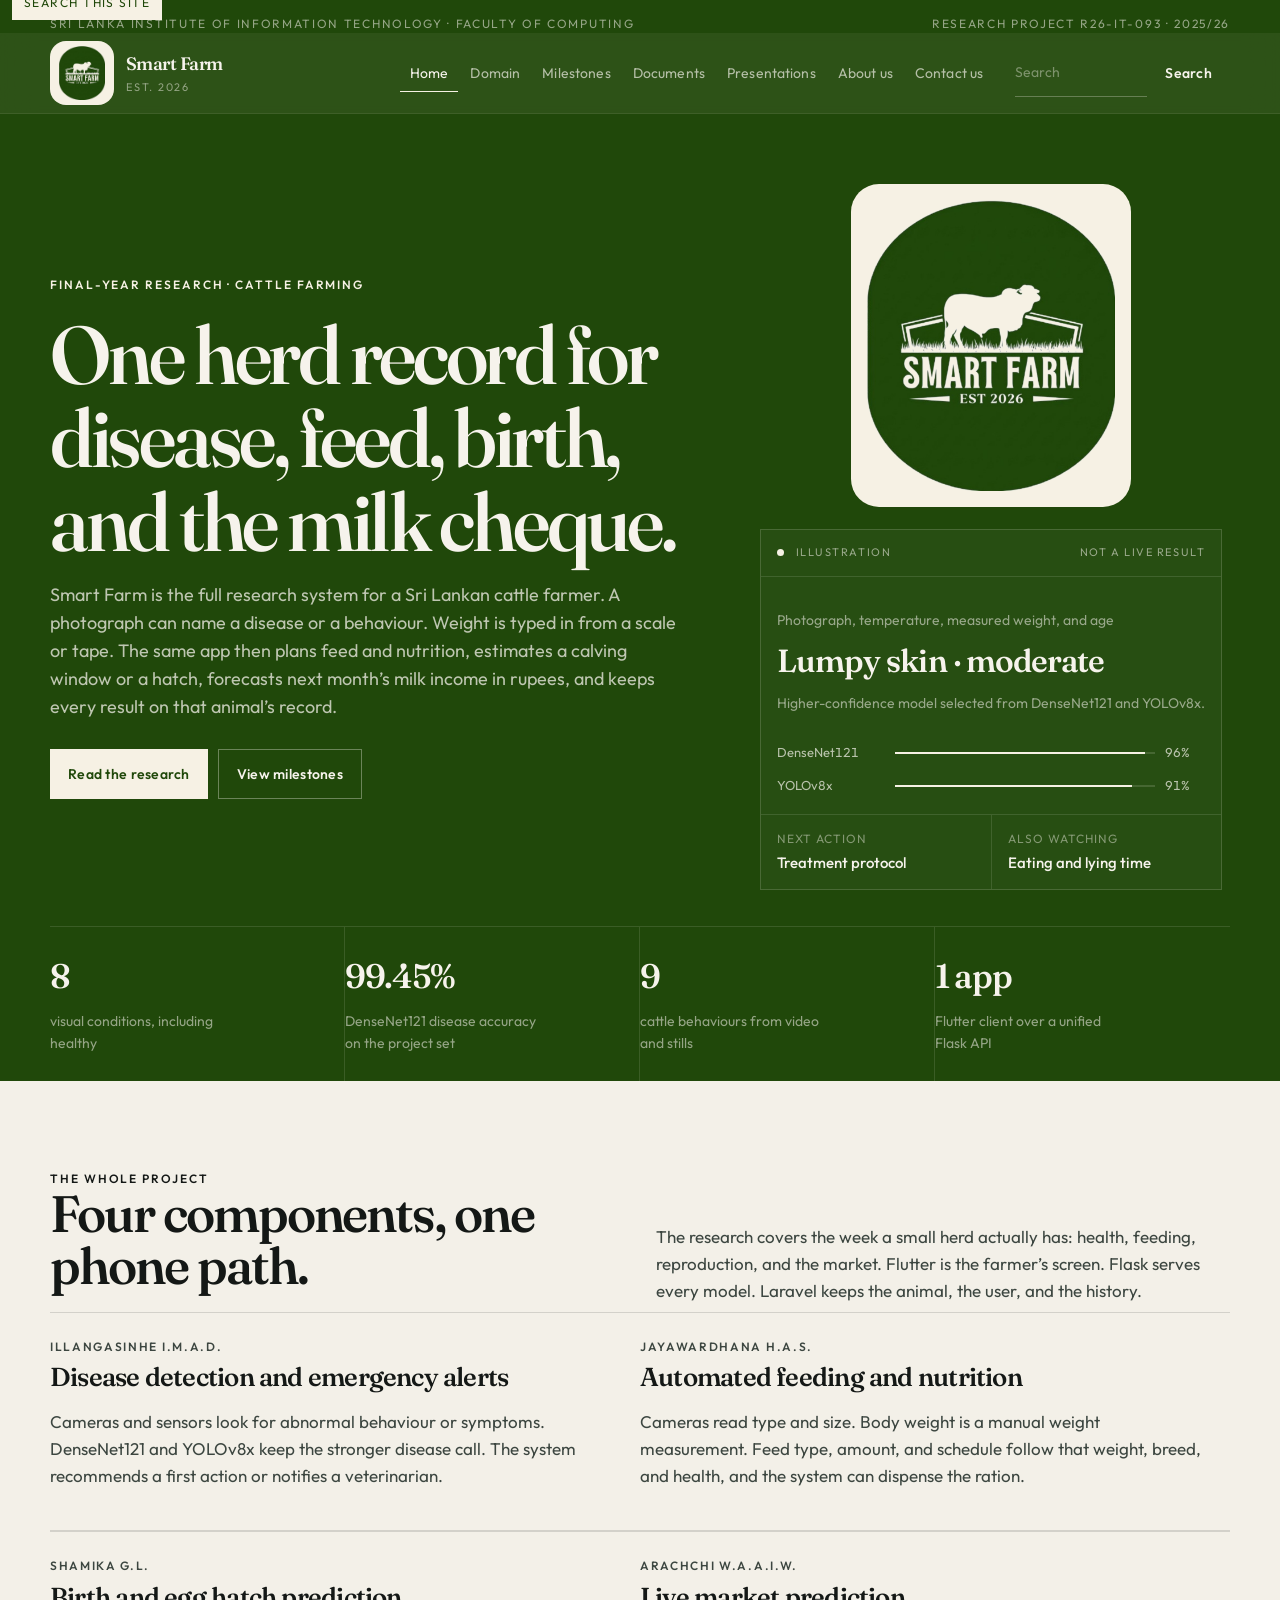
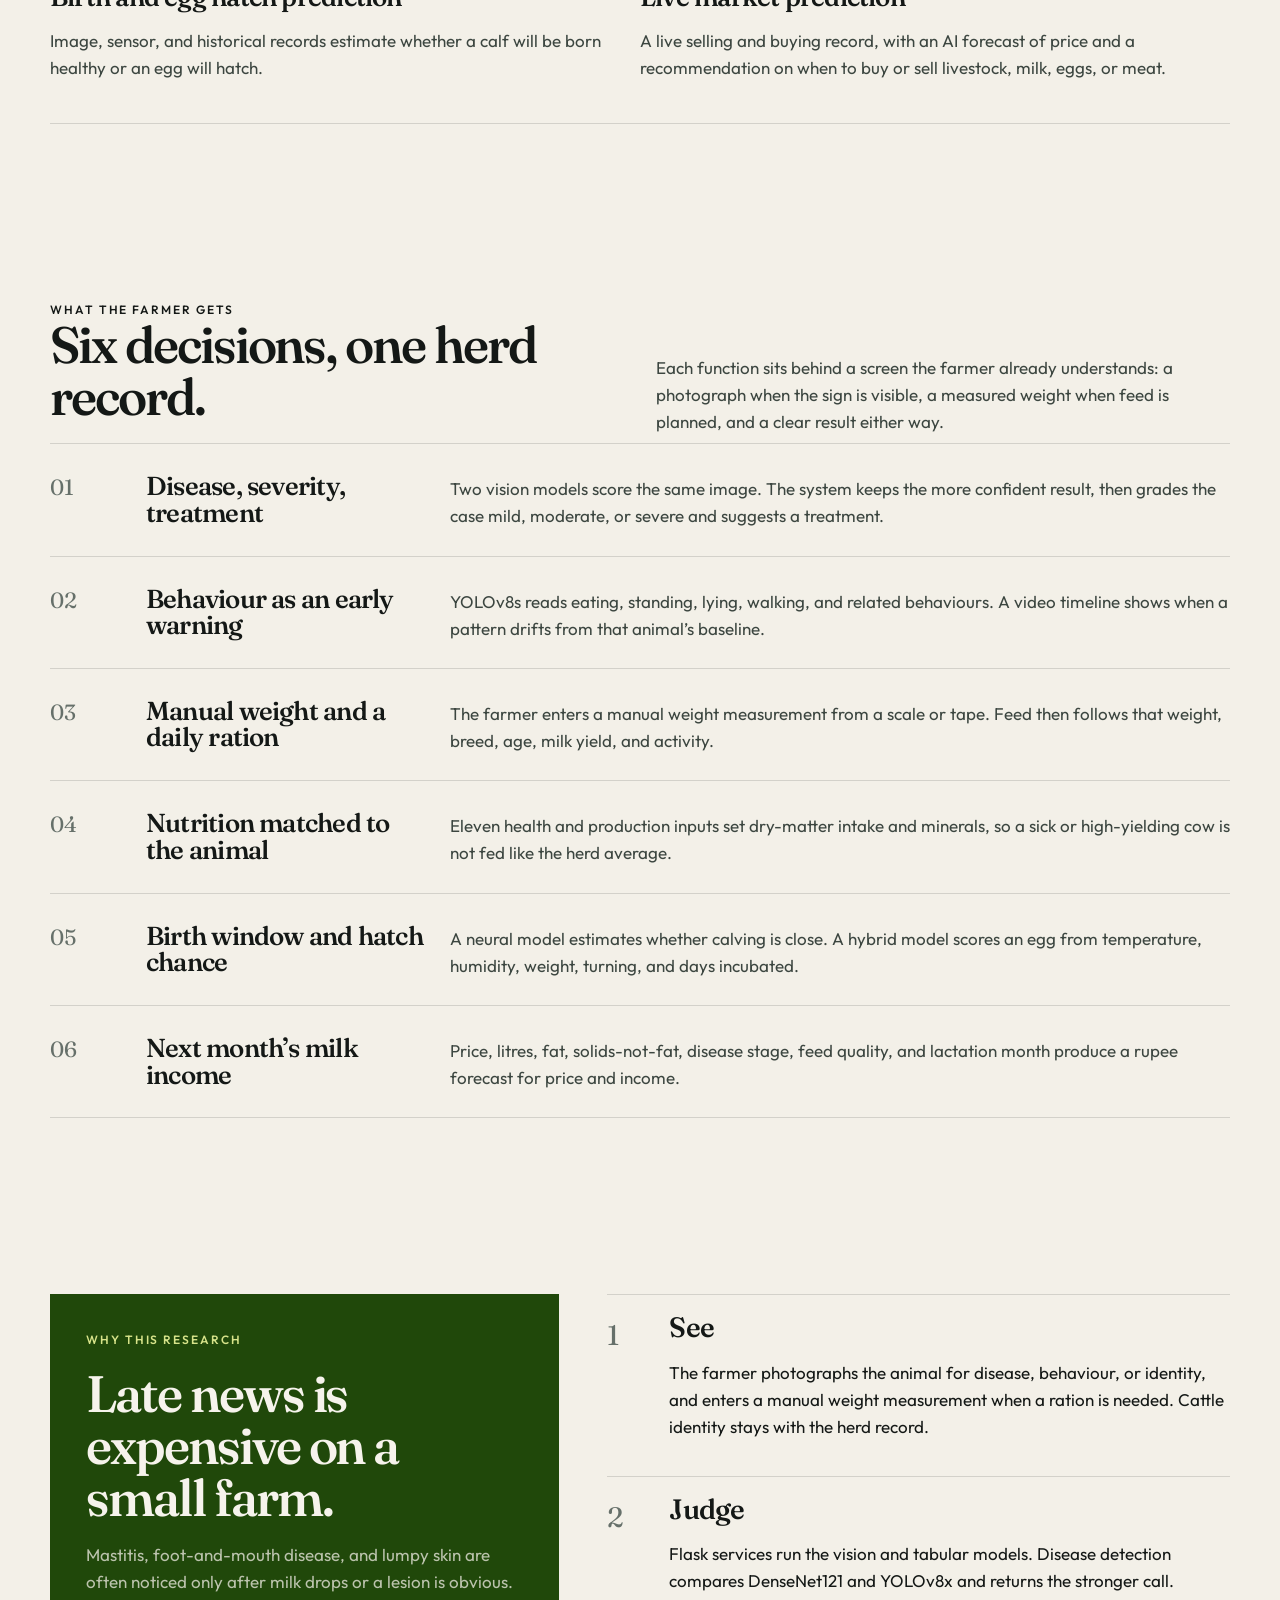
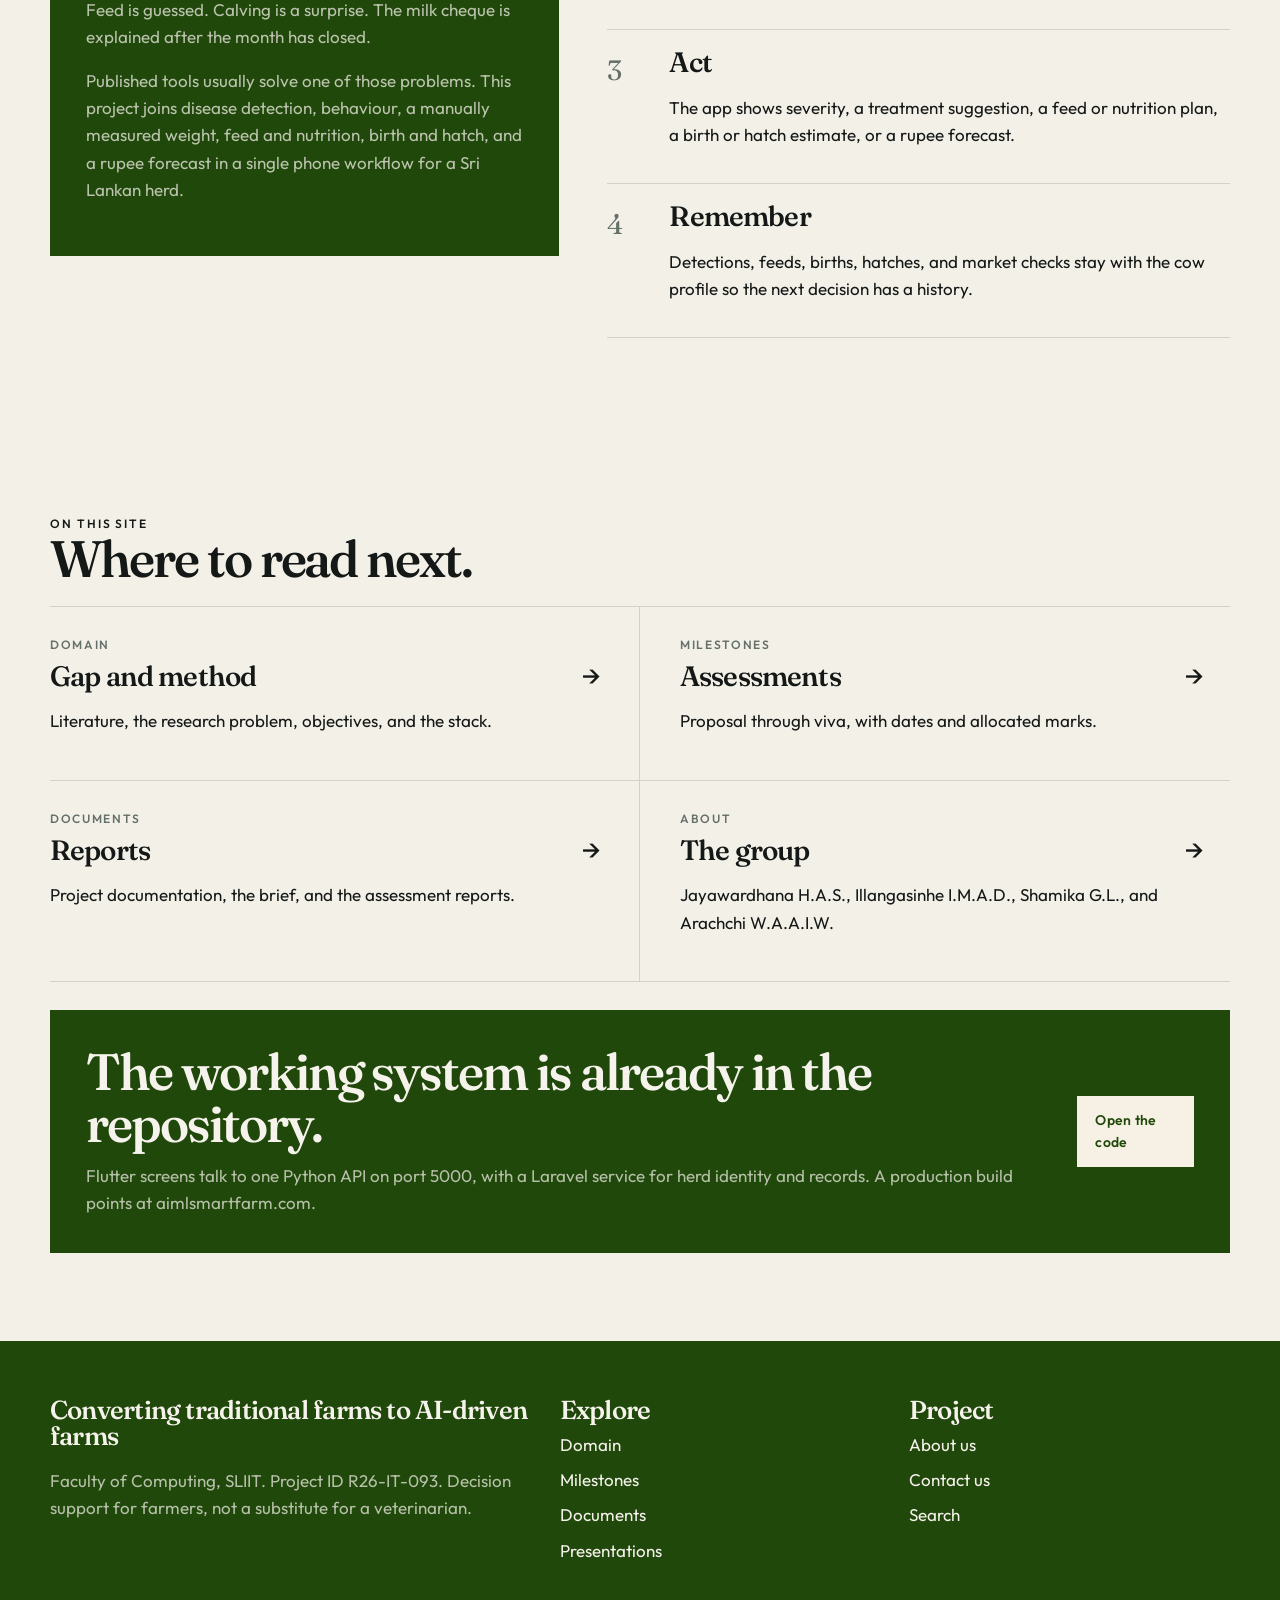
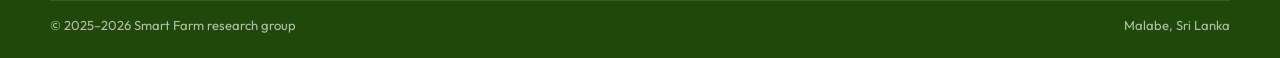
==== commit 916d6a25: "Update logo and favicon across all pages to use the new PNG format for improved quality. Adjust CSS " ====
--- a/index.html
+++ b/index.html
@@ -5,7 +5,7 @@
   <meta name="viewport" content="width=device-width, initial-scale=1">
   <title>Smart Farm Research | Converting traditional farms with AI</title>
   <meta name="description" content="Final-year research project R26-IT-093 at SLIIT. An AI and machine-learning system that helps cattle farmers detect disease, plan feed, anticipate birth, and forecast milk income.">
-  <link rel="icon" href="images/logo.jpg">
+  <link rel="icon" href="images/logo.png">
   <link rel="preconnect" href="https://fonts.googleapis.com">
   <link rel="preconnect" href="https://fonts.gstatic.com" crossorigin>
   <link href="https://fonts.googleapis.com/css2?family=Fraunces:opsz,wght@9..144,500;9..144,600&family=Outfit:wght@400;500;600&display=swap" rel="stylesheet">
@@ -22,7 +22,7 @@
   <header class="site-header">
     <div class="wrap nav-row">
       <a class="brand" href="index.html">
-        <img class="logo" src="images/logo.jpg" alt="">
+        <img class="logo" src="images/logo.png" alt="">
         <span><strong>Smart Farm</strong><small>Est. 2026</small></span>
       </a>
       <input class="nav-toggle" type="checkbox" id="nav-toggle">
@@ -48,7 +48,6 @@
     <section class="hero">
       <div class="wrap hero-grid">
         <div>
-          <img class="hero-logo" src="images/logo.jpg" alt="Smart Farm, established 2026">
           <p class="eyebrow">Final-year research · Cattle farming</p>
           <h1>One herd record for disease, feed, birth, and the milk cheque.</h1>
           <p class="lede">Smart Farm is the full research system for a Sri Lankan cattle farmer. A photograph can name a disease or a behaviour. Weight is typed in from a scale or tape. The same app then plans feed and nutrition, estimates a calving window or a hatch, forecasts next month’s milk income in rupees, and keeps every result on that animal’s record.</p>
@@ -57,7 +56,9 @@
             <a class="btn btn-ghost" href="milestones.html">View milestones</a>
           </div>
         </div>
-        <aside class="panel" aria-label="Example diagnosis from the mobile system">
+        <aside class="hero-side">
+          <img class="hero-logo" src="images/logo.png" alt="Smart Farm, established 2026">
+        <div class="panel" aria-label="Example diagnosis from the mobile system">
           <div class="panel-top"><span><i class="dot"></i> Illustration</span><span>Not a live result</span></div>
           <div class="diagnosis">
             <p class="meta">Photograph, temperature, measured weight, and age</p>
@@ -72,6 +73,7 @@
             <div><span>Next action</span><strong>Treatment protocol</strong></div>
             <div><span>Also watching</span><strong>Eating and lying time</strong></div>
           </div>
+        </div>
         </aside>
       </div>
       <div class="wrap stats">
--- a/css/styles.css
+++ b/css/styles.css
@@ -52,12 +52,13 @@
 .nav-row { display: flex; align-items: center; gap: 22px; min-height: 80px; }
 .brand { display: flex; align-items: center; gap: 12px; text-decoration: none; color: var(--white); margin-right: auto; }
 .logo {
-  width: 52px; height: 52px; border-radius: 50%; object-fit: cover; object-position: center;
-  box-shadow: 0 0 0 2px rgba(246, 241, 228, 0.45);
-}
+  width: 64px; height: 64px; object-fit: contain; display: block;
+  background: #f6f1e4; border-radius: 16px; padding: 5px;
+}
+.hero-side { display: grid; gap: 22px; align-content: end; justify-items: center; }
 .hero-logo {
-  width: 156px; height: 156px; border-radius: 50%; object-fit: cover; object-position: center;
-  margin: 0 0 22px; box-shadow: 0 0 0 8px rgba(246, 241, 228, 0.16);
+  width: min(280px, 100%); height: auto; display: block;
+  background: #f6f1e4; border-radius: 28px; padding: 16px;
 }
 .brand strong { display: block; font-family: var(--serif); font-weight: 560; font-size: 18px; letter-spacing: -0.03em; }
 .brand small { display: block; color: rgba(246, 243, 236, 0.5); font-size: 11px; letter-spacing: 0.16em; text-transform: uppercase; }
@@ -105,7 +106,7 @@
 .hero .btn-ghost:hover { background: var(--white); color: var(--night); }
 
 .hero { padding: 28px 0 0; }
-.hero-grid { display: grid; grid-template-columns: 1.2fr 0.8fr; gap: 64px; align-items: end; padding: 36px 0 28px; }
+.hero-grid { display: grid; grid-template-columns: 1.15fr 0.85fr; gap: 56px; align-items: center; padding: 42px 0 36px; }
 .eyebrow {
   margin: 0 0 18px; color: var(--lime);
   font-size: 12px; letter-spacing: 0.16em; text-transform: uppercase; font-weight: 560;
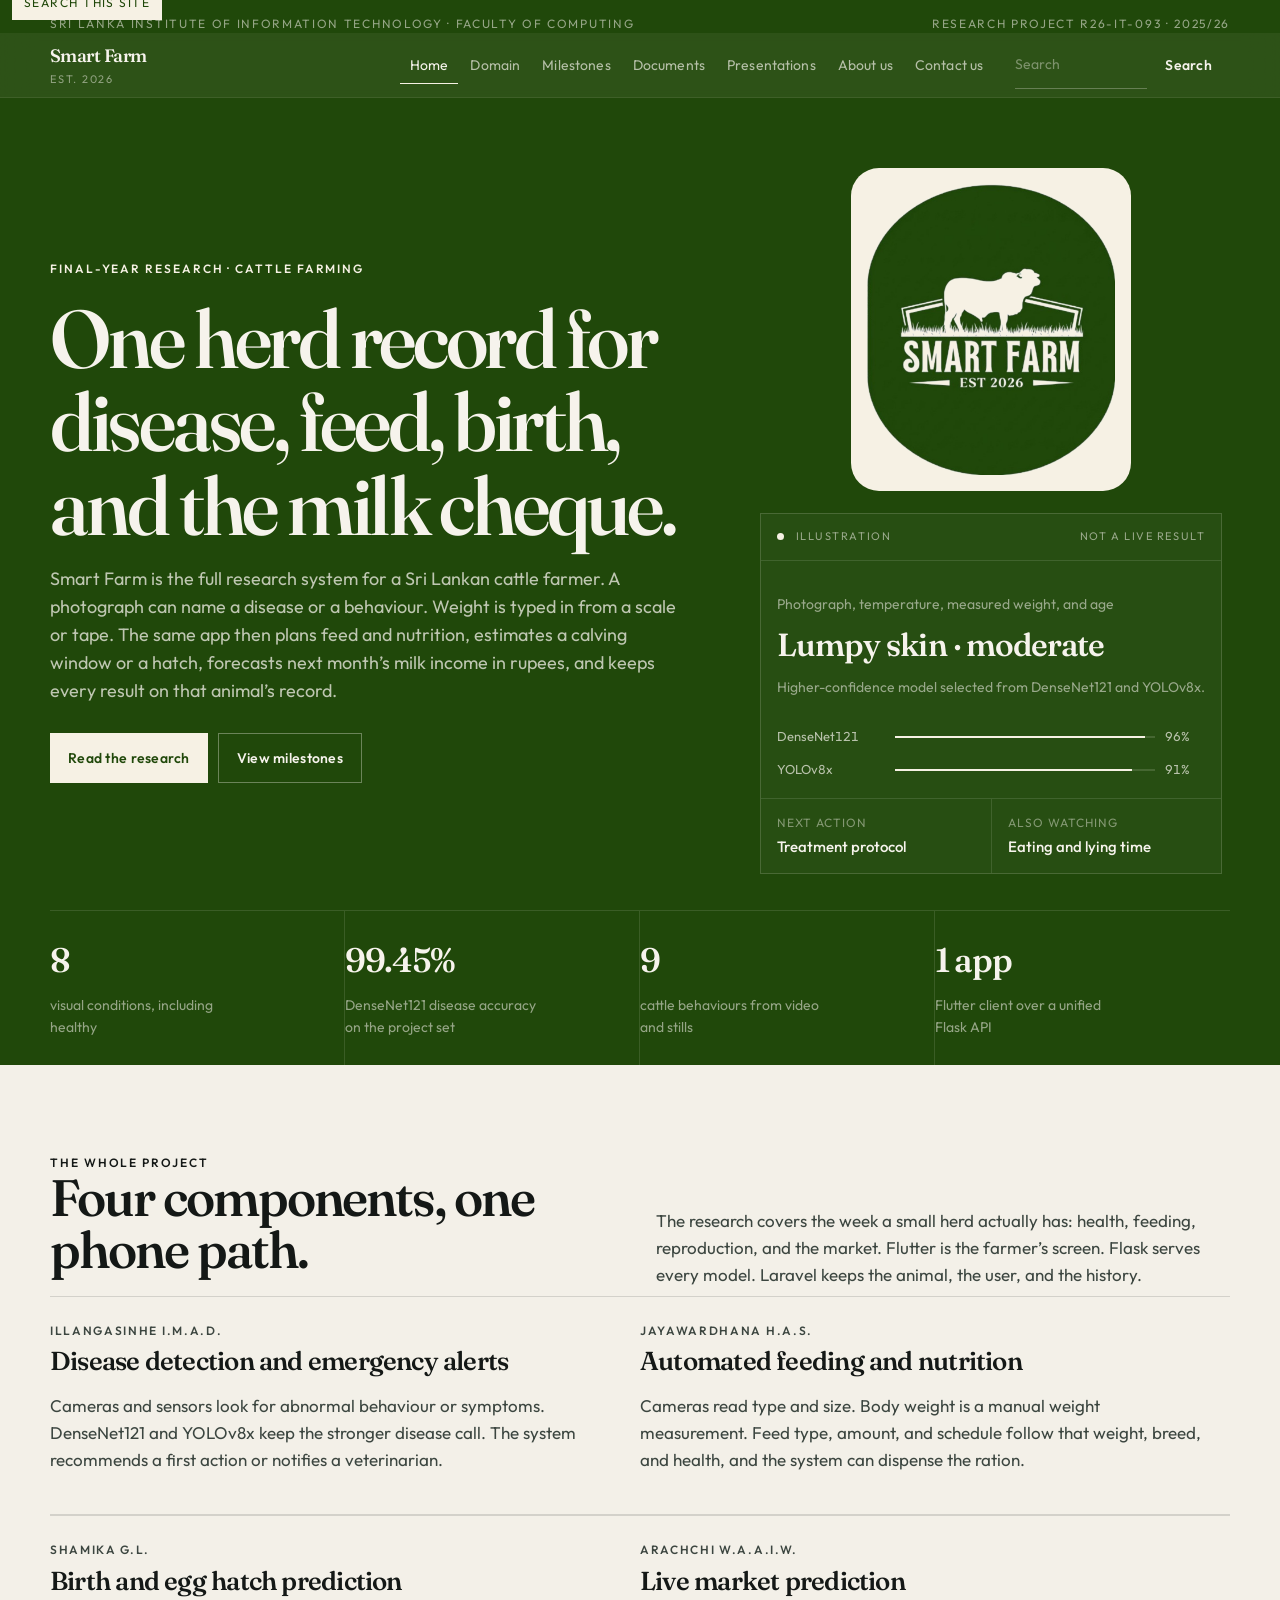
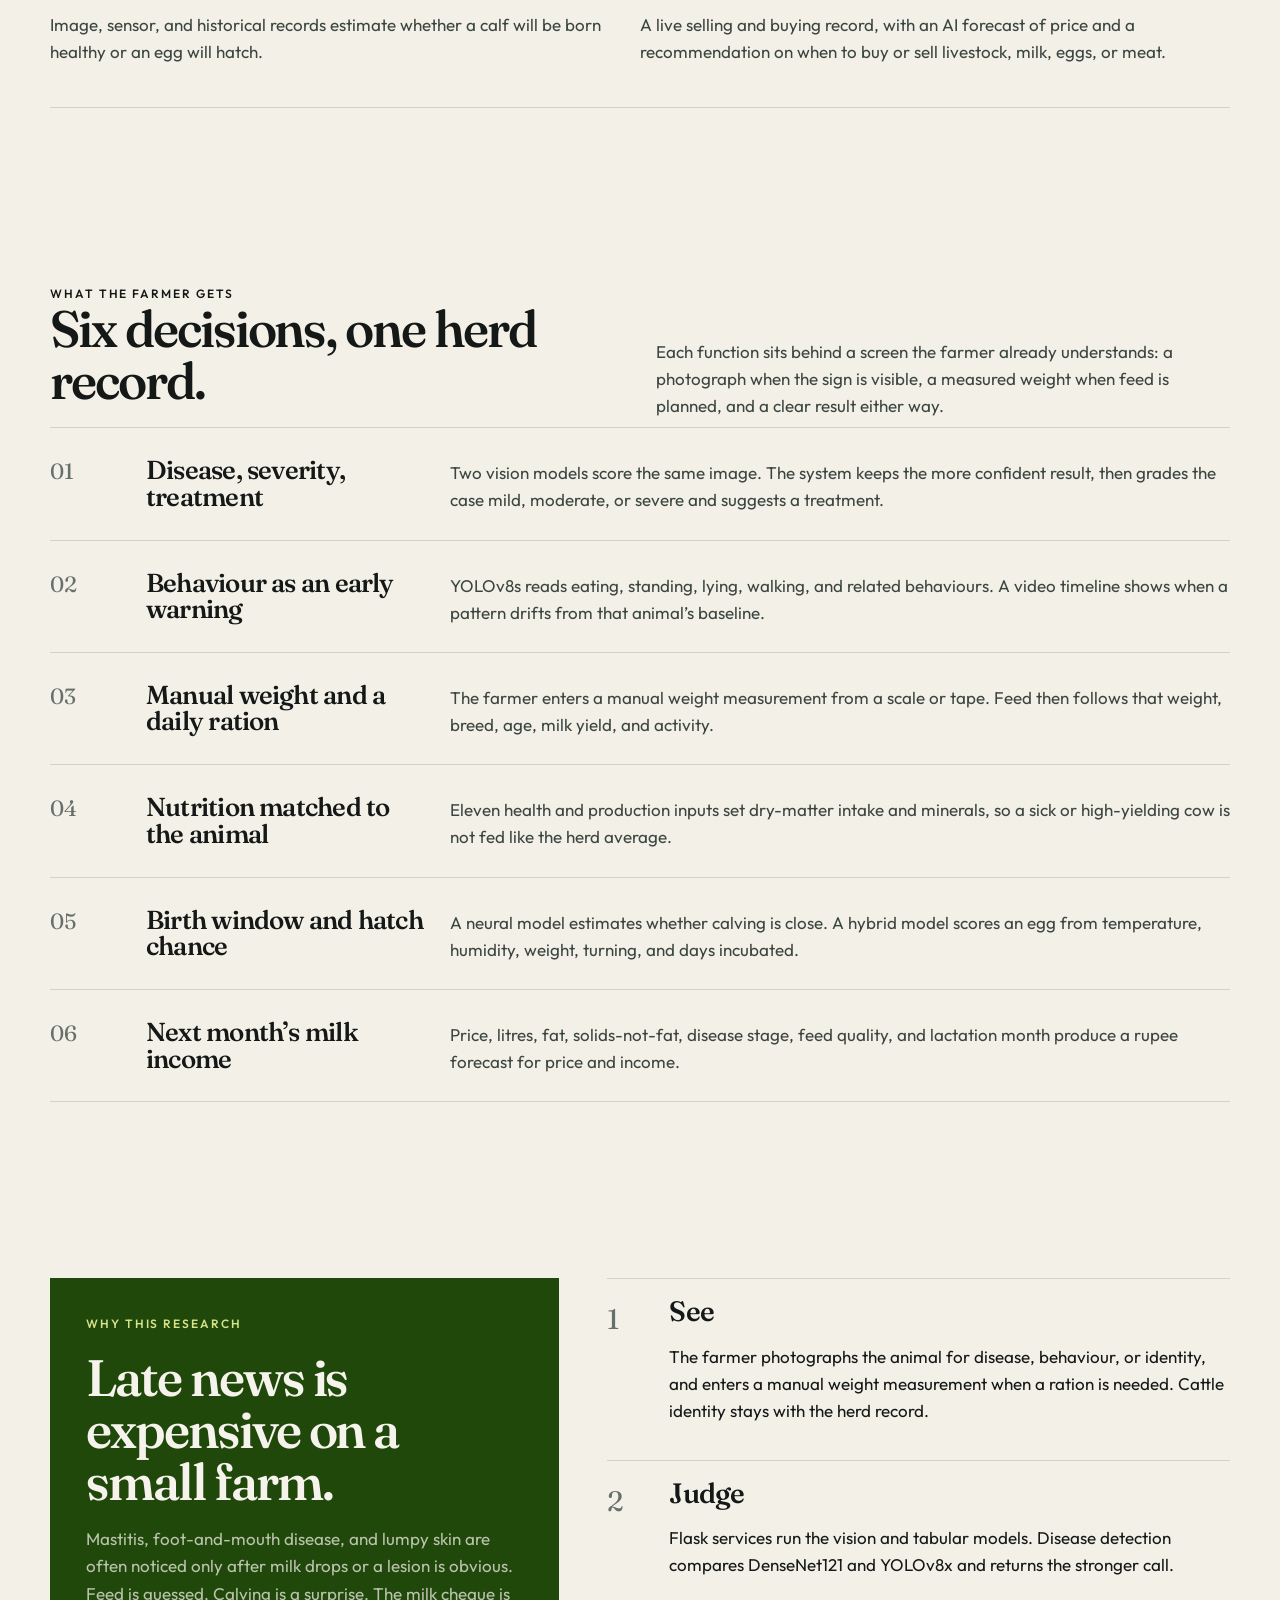
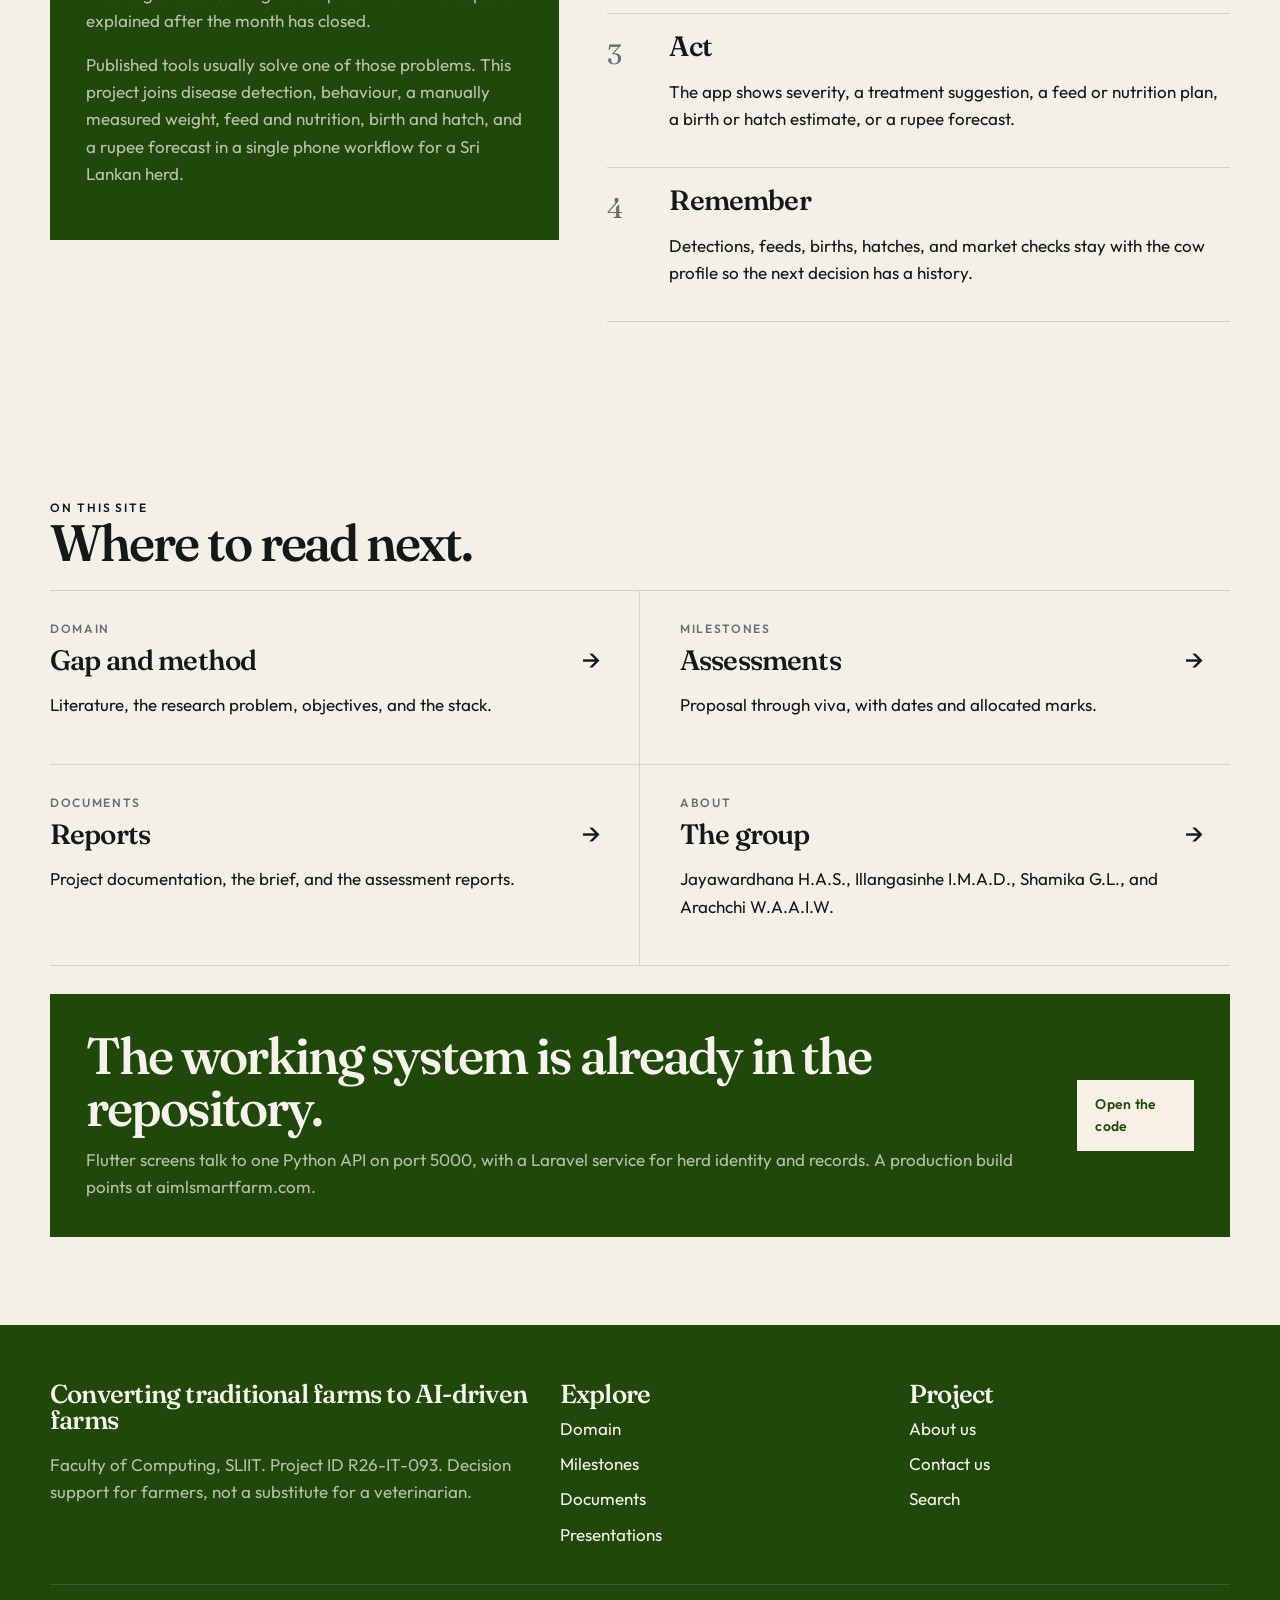
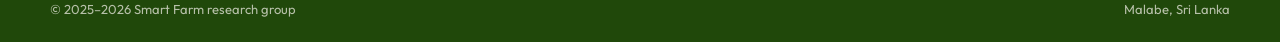
==== commit 31f793c6: "Refactor navigation branding by removing logo images across all pages for a cleaner design. Update C" ====
--- a/index.html
+++ b/index.html
@@ -22,7 +22,6 @@
   <header class="site-header">
     <div class="wrap nav-row">
       <a class="brand" href="index.html">
-        <img class="logo" src="images/logo.png" alt="">
         <span><strong>Smart Farm</strong><small>Est. 2026</small></span>
       </a>
       <input class="nav-toggle" type="checkbox" id="nav-toggle">
--- a/css/styles.css
+++ b/css/styles.css
@@ -49,12 +49,8 @@
   backdrop-filter: blur(16px);
   border-bottom: 1px solid rgba(246, 243, 236, 0.08);
 }
-.nav-row { display: flex; align-items: center; gap: 22px; min-height: 80px; }
-.brand { display: flex; align-items: center; gap: 12px; text-decoration: none; color: var(--white); margin-right: auto; }
-.logo {
-  width: 64px; height: 64px; object-fit: contain; display: block;
-  background: #f6f1e4; border-radius: 16px; padding: 5px;
-}
+.nav-row { display: flex; align-items: center; gap: 22px; min-height: 64px; }
+.brand { display: flex; align-items: center; text-decoration: none; color: var(--white); margin-right: auto; }
 .hero-side { display: grid; gap: 22px; align-content: end; justify-items: center; }
 .hero-logo {
   width: min(280px, 100%); height: auto; display: block;
@@ -190,7 +186,7 @@
 .page-hero h1 { font-size: clamp(42px, 5vw, 72px); }
 .subnav {
   display: flex; flex-wrap: wrap; gap: 18px; margin: 22px 0 0;
-  position: sticky; top: 80px; z-index: 8;
+  position: sticky; top: 64px; z-index: 8;
   background: rgba(243, 240, 232, 0.92); backdrop-filter: blur(12px);
   padding: 14px 0; border-bottom: 1px solid var(--line);
 }
@@ -372,8 +368,8 @@
 }
 .archive-live .archive-index {
   position: sticky;
-  top: 80px;
-  max-height: calc(100vh - 80px);
+  top: 64px;
+  max-height: calc(100vh - 64px);
   overflow: auto;
   padding: 18px 22px 28px 0;
   border-right: 1px solid var(--line);
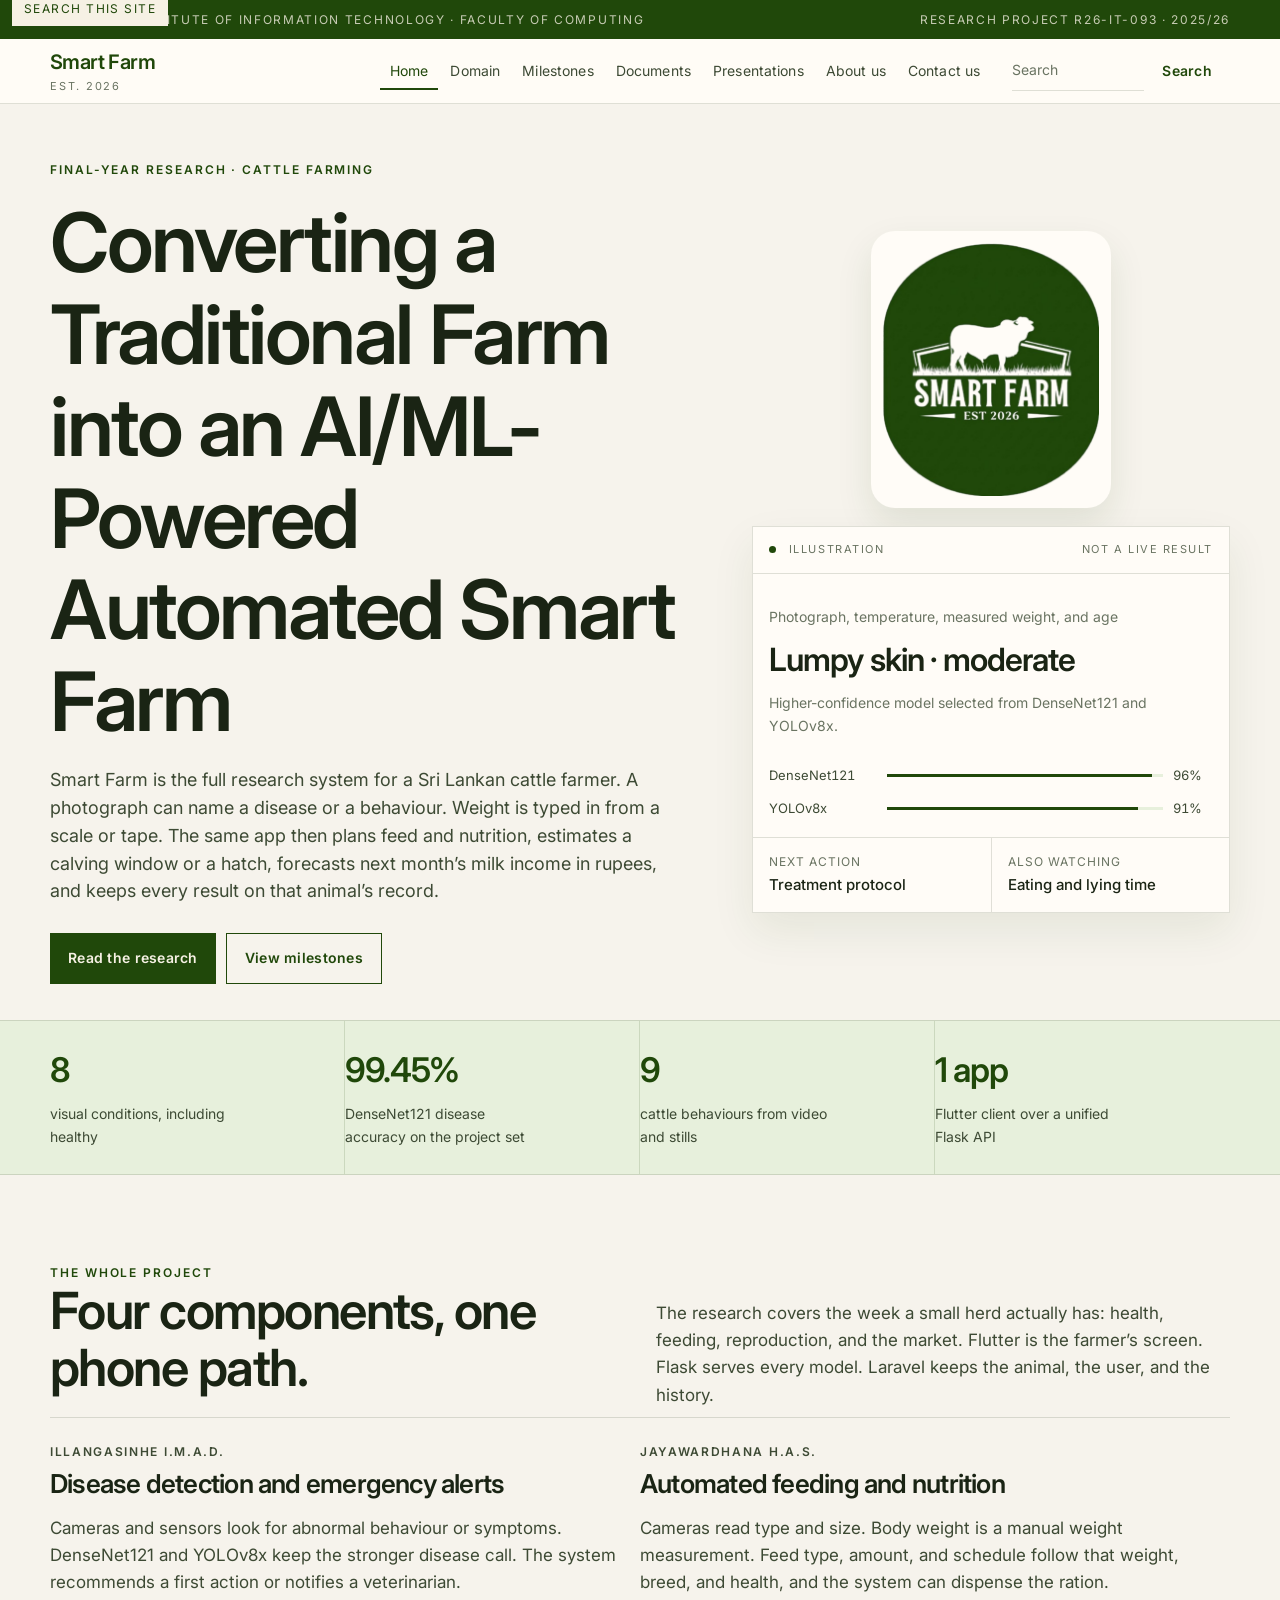
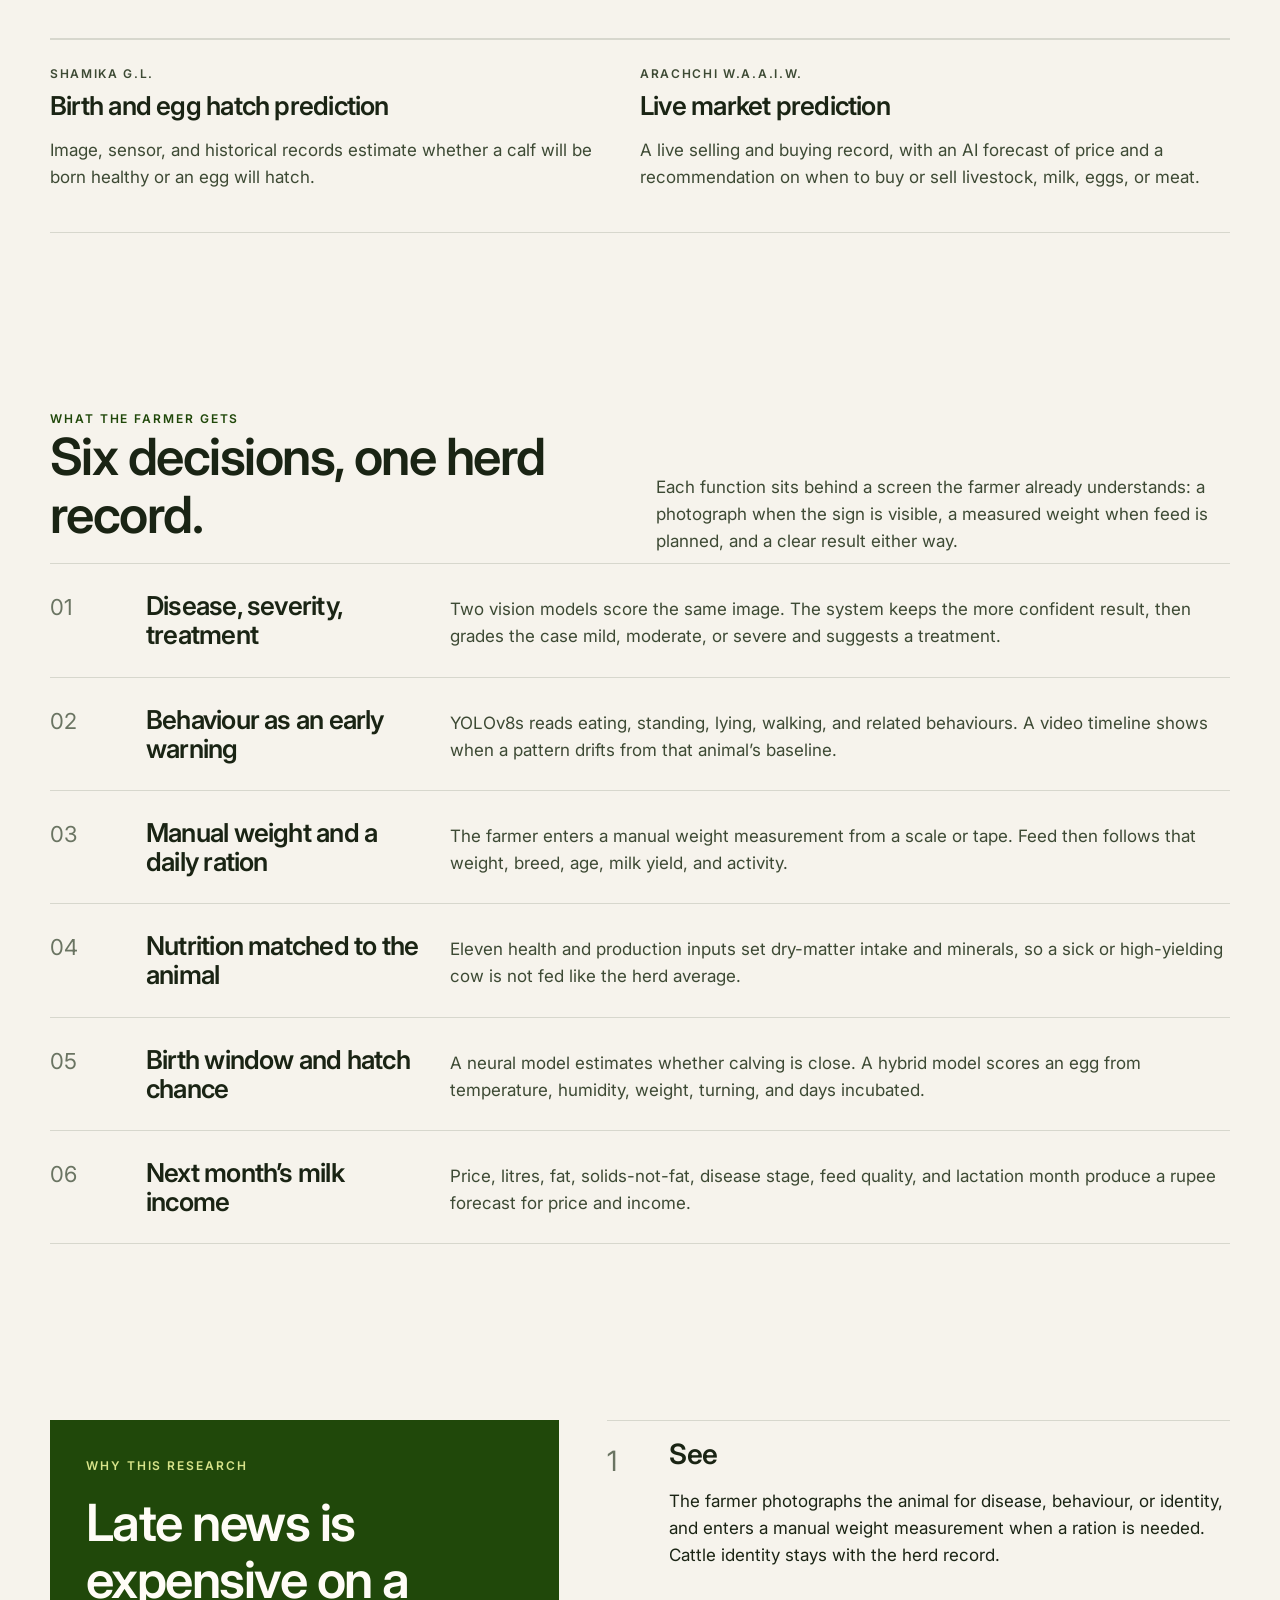
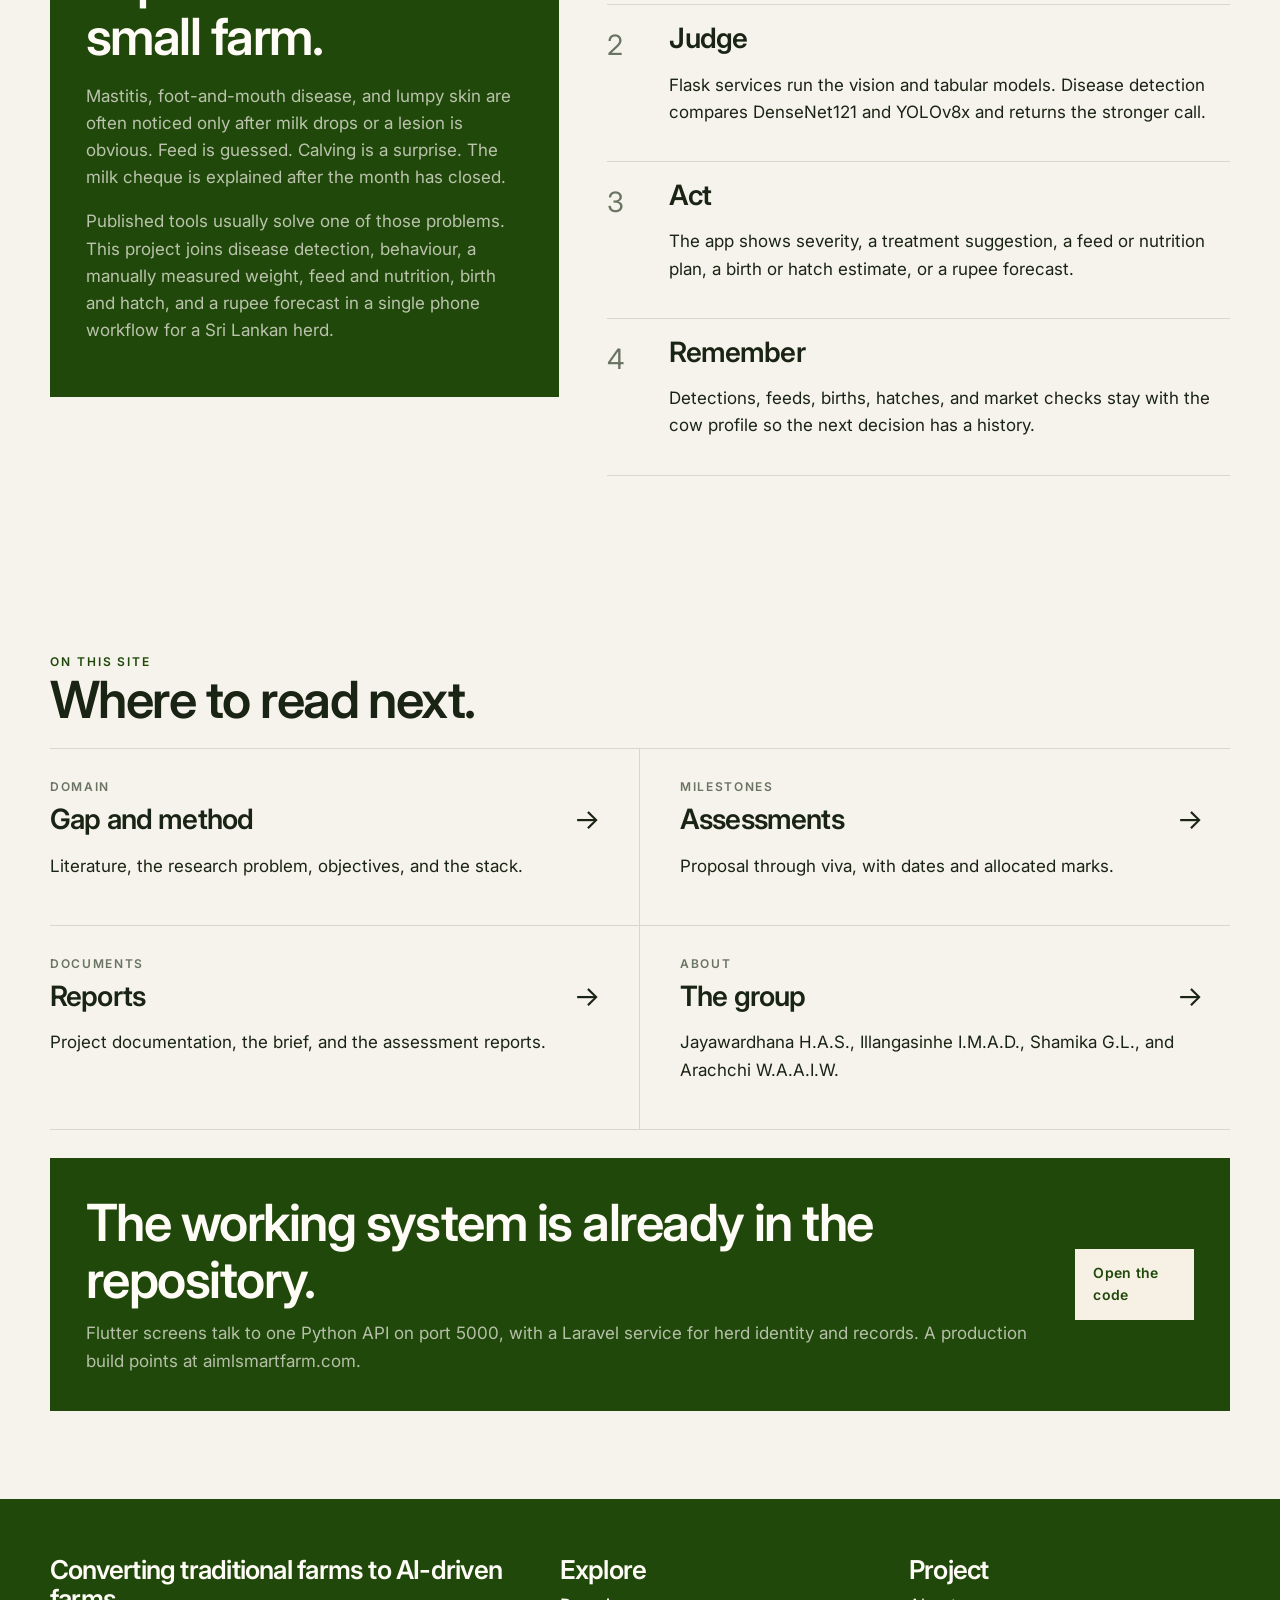
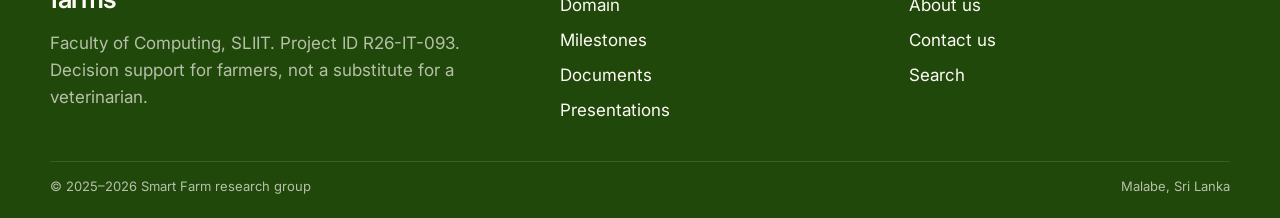
==== commit 7ce131c8: "Update font styles across multiple pages to replace 'Fraunces' and 'Outfit' with 'Inter' for improve" ====
--- a/index.html
+++ b/index.html
@@ -8,7 +8,7 @@
   <link rel="icon" href="images/logo.png">
   <link rel="preconnect" href="https://fonts.googleapis.com">
   <link rel="preconnect" href="https://fonts.gstatic.com" crossorigin>
-  <link href="https://fonts.googleapis.com/css2?family=Fraunces:opsz,wght@9..144,500;9..144,600&family=Outfit:wght@400;500;600&display=swap" rel="stylesheet">
+  <link href="https://fonts.googleapis.com/css2?family=Inter:wght@400;500;600;700&display=swap" rel="stylesheet">
   <link rel="stylesheet" href="css/styles.css">
 </head>
 <body>
@@ -48,7 +48,7 @@
       <div class="wrap hero-grid">
         <div>
           <p class="eyebrow">Final-year research · Cattle farming</p>
-          <h1>One herd record for disease, feed, birth, and the milk cheque.</h1>
+          <h1>Converting a Traditional Farm into an AI/ML-Powered Automated Smart Farm</h1>
           <p class="lede">Smart Farm is the full research system for a Sri Lankan cattle farmer. A photograph can name a disease or a behaviour. Weight is typed in from a scale or tape. The same app then plans feed and nutrition, estimates a calving window or a hatch, forecasts next month’s milk income in rupees, and keeps every result on that animal’s record.</p>
           <div class="actions">
             <a class="btn btn-primary" href="domain.html">Read the research</a>
--- a/css/styles.css
+++ b/css/styles.css
@@ -1,16 +1,17 @@
 :root {
-  --bg: #f3f0e8;
-  --ink: #141816;
-  --soft: #3c4640;
-  --muted: #66706a;
-  --line: rgba(20, 24, 22, 0.14);
-  --paper: #f7f5ef;
+  --bg: #f6f3ec;
+  --ink: #1a2414;
+  --soft: #3d4a34;
+  --muted: #6a7462;
+  --line: rgba(32, 48, 18, 0.14);
+  --paper: #fffcf7;
+  --field: #e7f0dc;
   --night: #20480A;
-  --night-2: #183607;
+  --night-2: #163206;
   --lime: #f6f1e4;
-  --white: #f6f3ec;
-  --serif: "Fraunces", "Iowan Old Style", Palatino, Georgia, serif;
-  --sans: "Outfit", "Segoe UI", sans-serif;
+  --white: #fffcf7;
+  --serif: "Inter", "Segoe UI", sans-serif;
+  --sans: "Inter", "Segoe UI", sans-serif;
   --mono: "Cascadia Mono", Consolas, monospace;
   --max: 1180px;
 }
@@ -21,6 +22,7 @@
   margin: 0;
   background: var(--bg);
   color: var(--ink);
+  overflow-x: hidden;
   font-family: var(--sans);
   font-size: 17px;
   line-height: 1.6;
@@ -38,112 +40,121 @@
 .skip:focus { top: 12px; }
 .wrap { width: min(var(--max), calc(100% - 48px)); margin: 0 auto; }
 
-.topbar, .site-header, .hero { background: var(--night); color: var(--white); }
-.topbar { font-size: 12px; letter-spacing: 0.14em; text-transform: uppercase; color: rgba(246, 243, 236, 0.55); }
-.topbar .wrap { display: flex; justify-content: space-between; gap: 16px; padding: 14px 0 0; flex-wrap: wrap; }
+.topbar { background: var(--night); color: rgba(246, 241, 228, 0.78); }
+.topbar { font-size: 12px; letter-spacing: 0.14em; text-transform: uppercase; }
+.topbar .wrap { display: flex; justify-content: space-between; gap: 16px; padding: 10px 0; flex-wrap: wrap; }
 .topbar a { color: inherit; }
 
 .site-header {
   position: sticky; top: 0; z-index: 20;
-  background: rgba(32, 72, 10, 0.94);
+  background: rgba(255, 252, 247, 0.94);
+  color: var(--ink);
   backdrop-filter: blur(16px);
-  border-bottom: 1px solid rgba(246, 243, 236, 0.08);
+  border-bottom: 1px solid var(--line);
 }
 .nav-row { display: flex; align-items: center; gap: 22px; min-height: 64px; }
-.brand { display: flex; align-items: center; text-decoration: none; color: var(--white); margin-right: auto; }
-.hero-side { display: grid; gap: 22px; align-content: end; justify-items: center; }
+.brand { display: flex; align-items: center; text-decoration: none; color: var(--ink); margin-right: auto; flex-shrink: 0; white-space: nowrap; }
+.hero-side { display: grid; gap: 18px; align-content: center; justify-items: stretch; }
 .hero-logo {
-  width: min(280px, 100%); height: auto; display: block;
-  background: #f6f1e4; border-radius: 28px; padding: 16px;
-}
-.brand strong { display: block; font-family: var(--serif); font-weight: 560; font-size: 18px; letter-spacing: -0.03em; }
-.brand small { display: block; color: rgba(246, 243, 236, 0.5); font-size: 11px; letter-spacing: 0.16em; text-transform: uppercase; }
+  width: min(240px, 70%); height: auto; display: block; margin: 0 auto;
+  background: var(--white); border-radius: 24px; padding: 12px;
+  box-shadow: 0 16px 36px rgba(32, 72, 10, 0.1);
+}
+.brand strong { display: block; font-family: var(--sans); font-weight: 600; font-size: 20px; letter-spacing: -0.03em; color: var(--night); }
+.brand small { display: block; color: var(--muted); font-size: 11px; letter-spacing: 0.16em; text-transform: uppercase; }
 
 .nav-toggle { position: absolute; left: 0; top: 0; width: 1px; height: 1px; margin: 0; opacity: 0; pointer-events: none; }
 .nav-burger {
-  display: none; width: 42px; height: 42px; border: 1px solid rgba(246,243,236,0.25);
+  display: none; width: 42px; height: 42px; border: 1px solid var(--line);
   background: transparent; align-items: center; justify-content: center; cursor: pointer;
 }
 .nav-burger span, .nav-burger span:before, .nav-burger span:after {
-  display: block; width: 16px; height: 1px; background: var(--white); position: relative; content: "";
+  display: block; width: 16px; height: 1px; background: var(--night); position: relative; content: "";
 }
 .nav-burger span:before { position: absolute; top: -6px; }
 .nav-burger span:after { position: absolute; top: 6px; }
 
-.nav { display: flex; align-items: center; gap: 2px; }
+.nav { display: flex; align-items: center; gap: 2px; flex-shrink: 0; }
 .nav a {
-  text-decoration: none; color: rgba(246, 243, 236, 0.68);
+  text-decoration: none; color: var(--soft); white-space: nowrap;
   font-size: 14px; padding: 8px 10px; letter-spacing: 0.01em;
 }
-.nav a:hover { color: var(--white); }
-.nav a[aria-current="page"] { color: var(--white); box-shadow: inset 0 -1px 0 var(--lime); }
-
-.search-form { display: flex; }
+.nav a:hover { color: var(--night); }
+.nav a[aria-current="page"] { color: var(--night); box-shadow: inset 0 -2px 0 var(--night); }
+
+.search-form { display: flex; align-items: center; flex-shrink: 0; }
 .search-form input {
-  width: 132px; background: transparent; color: var(--white);
-  border: 0; border-bottom: 1px solid rgba(246,243,236,0.28);
+  width: 132px; background: transparent; color: var(--ink);
+  border: 0; border-bottom: 1px solid var(--line);
   border-radius: 0; padding: 8px 0; font: inherit; font-size: 14px;
 }
-.search-form input::placeholder { color: rgba(246,243,236,0.4); }
+.search-form input::placeholder { color: var(--muted); }
 .search-form button, .btn, button.btn {
   border: 0; cursor: pointer; font: inherit; text-decoration: none;
   display: inline-flex; align-items: center; justify-content: center;
-  border-radius: 0; padding: 13px 18px; font-size: 14px; font-weight: 560; letter-spacing: 0.02em;
-}
-.btn-small { padding: 8px 0 8px 12px; background: transparent; color: var(--white); }
-.search-form button:hover { color: var(--lime); }
-.btn-primary { background: var(--night); color: #f7f4ea; }
-.btn-primary:hover { background: #163606; color: #f7f4ea; }
+  border-radius: 0; padding: 13px 18px; font-size: 14px; font-weight: 600; letter-spacing: 0.02em;
+}
+.btn-small { padding: 8px 0 8px 12px; background: transparent; color: var(--night); }
+.search-form button:hover { color: var(--night-2); }
+.btn-primary { background: var(--night); color: var(--lime); }
+.btn-primary:hover { background: var(--night-2); color: var(--lime); }
 .btn-ghost { background: transparent; color: var(--night); border: 1px solid var(--night); }
-.btn-ghost:hover { background: var(--night); color: #f7f4ea; }
-.hero .btn-primary, .band .btn-primary { background: var(--lime); color: var(--night); }
-.hero .btn-primary:hover, .band .btn-primary:hover { background: #eef9a2; color: var(--night); }
-.hero .btn-ghost { color: var(--white); border-color: rgba(246,243,236,0.35); }
-.hero .btn-ghost:hover { background: var(--white); color: var(--night); }
-
-.hero { padding: 28px 0 0; }
-.hero-grid { display: grid; grid-template-columns: 1.15fr 0.85fr; gap: 56px; align-items: center; padding: 42px 0 36px; }
+.btn-ghost:hover { background: var(--night); color: var(--lime); }
+.band .btn-primary { background: var(--lime); color: var(--night); }
+.band .btn-primary:hover { background: #fff; color: var(--night); }
+
+.hero { padding: 8px 0 0; background: var(--bg); color: var(--ink); }
+.hero-grid { display: grid; grid-template-columns: 1.15fr 0.85fr; gap: 56px; align-items: center; padding: 48px 0 36px; }
 .eyebrow {
-  margin: 0 0 18px; color: var(--lime);
-  font-size: 12px; letter-spacing: 0.16em; text-transform: uppercase; font-weight: 560;
-}
-h1, h2, h3 { font-family: var(--serif); font-weight: 560; letter-spacing: -0.04em; line-height: 1.02; }
+  margin: 0 0 18px; color: var(--night);
+  font-size: 12px; letter-spacing: 0.16em; text-transform: uppercase; font-weight: 600;
+}
+h1, h2, h3 { font-family: var(--sans); font-weight: 600; letter-spacing: -0.03em; line-height: 1.12; }
 h1 { font-size: clamp(48px, 6.4vw, 88px); margin: 0 0 18px; }
 h2 { font-size: clamp(34px, 4vw, 56px); margin: 0 0 12px; }
 h3 { font-size: 28px; margin: 0 0 8px; letter-spacing: -0.03em; }
-.lede { font-size: 18px; line-height: 1.55; color: rgba(246,243,236,0.74); max-width: 40rem; margin: 0; }
+.lede { font-size: 18px; line-height: 1.55; color: var(--soft); max-width: 40rem; margin: 0; }
 .page-hero .lede, .prose p, .card p, .doc p, .person p, .mile p, .slide p, .section-head p { color: var(--soft); }
 .actions { display: flex; flex-wrap: wrap; gap: 10px; margin-top: 28px; }
 
-.panel { border: 1px solid rgba(246,243,236,0.16); background: rgba(255,255,255,0.03); }
+.panel {
+  border: 1px solid var(--line); background: var(--white); color: var(--ink);
+  box-shadow: 0 18px 40px rgba(32, 72, 10, 0.08);
+}
 .panel-top {
   display: flex; justify-content: space-between; gap: 12px;
-  padding: 14px 16px; border-bottom: 1px solid rgba(246,243,236,0.12);
-  font-size: 11px; letter-spacing: 0.14em; text-transform: uppercase; color: rgba(246,243,236,0.55);
-}
-.dot { width: 7px; height: 7px; border-radius: 50%; background: var(--lime); display: inline-block; margin-right: 8px; }
+  padding: 14px 16px; border-bottom: 1px solid var(--line);
+  font-size: 11px; letter-spacing: 0.14em; text-transform: uppercase; color: var(--muted);
+}
+.dot { width: 7px; height: 7px; border-radius: 50%; background: var(--night); display: inline-block; margin-right: 8px; }
 .diagnosis { padding: 18px 16px 6px; }
-.diagnosis h3 { font-size: 32px; }
-.meta { color: rgba(246,243,236,0.55); font-size: 14px; }
+.diagnosis h3 { font-size: 32px; color: var(--ink); }
+.meta { color: var(--muted); font-size: 14px; }
 .bars { display: grid; gap: 12px; padding: 8px 16px 18px; }
-.bar { display: grid; grid-template-columns: 108px 1fr 40px; gap: 10px; align-items: center; font-size: 13px; color: rgba(246,243,236,0.7); font-variant-numeric: tabular-nums; }
-.track { height: 2px; background: rgba(246,243,236,0.15); }
-.track span { display: block; height: 100%; background: var(--lime); }
-.panel-foot { display: grid; grid-template-columns: 1fr 1fr; border-top: 1px solid rgba(246,243,236,0.12); }
+.bar { display: grid; grid-template-columns: 108px 1fr 40px; gap: 10px; align-items: center; font-size: 13px; color: var(--soft); font-variant-numeric: tabular-nums; }
+.track { height: 3px; background: var(--field); }
+.track span { display: block; height: 100%; background: var(--night); }
+.panel-foot { display: grid; grid-template-columns: 1fr 1fr; border-top: 1px solid var(--line); }
 .panel-foot div { padding: 14px 16px; }
-.panel-foot div + div { border-left: 1px solid rgba(246,243,236,0.12); }
-.panel-foot span { display: block; color: rgba(246,243,236,0.45); font-size: 12px; letter-spacing: 0.08em; text-transform: uppercase; }
-.panel-foot strong { font-weight: 500; font-size: 15px; }
-
-.stats { display: grid; grid-template-columns: repeat(4, 1fr); border-top: 1px solid rgba(246,243,236,0.12); }
-.stat { padding: 22px 18px 26px 0; border-right: 1px solid rgba(246,243,236,0.12); }
+.panel-foot div + div { border-left: 1px solid var(--line); }
+.panel-foot span { display: block; color: var(--muted); font-size: 12px; letter-spacing: 0.08em; text-transform: uppercase; }
+.panel-foot strong { font-weight: 500; font-size: 15px; color: var(--ink); }
+
+.stats {
+  display: grid; grid-template-columns: repeat(4, 1fr);
+  background: var(--field); border-top: 1px solid var(--line); border-bottom: 1px solid var(--line);
+  width: 100vw; max-width: 100vw; margin-left: calc(50% - 50vw); margin-right: 0;
+  padding-left: max(24px, calc(50vw - var(--max) / 2));
+  padding-right: max(24px, calc(50vw - var(--max) / 2));
+}
+.stat { padding: 22px 18px 26px 0; border-right: 1px solid rgba(32, 72, 10, 0.14); }
 .stat:last-child { border-right: 0; }
-.stat b { display: block; font-family: var(--serif); font-size: 34px; font-weight: 560; letter-spacing: -0.04em; color: var(--white); }
-.stat span { display: block; margin-top: 6px; color: rgba(246,243,236,0.55); font-size: 14px; max-width: 22ch; }
+.stat b { display: block; font-family: var(--serif); font-size: 34px; font-weight: 600; letter-spacing: -0.04em; color: var(--night); }
+.stat span { display: block; margin-top: 6px; color: var(--soft); font-size: 14px; max-width: 22ch; }
 
 section { padding: 88px 0; }
 .section-head { display: grid; grid-template-columns: 1fr 1fr; gap: 32px; align-items: end; margin-bottom: 8px; }
-.section-head .eyebrow { color: var(--ink); }
+.section-head .eyebrow { color: var(--night); }
 .section-head p { margin: 0; }
 
 .ledger { border-top: 1px solid var(--line); }
@@ -201,7 +212,7 @@
 
 table { width: 100%; border-collapse: collapse; margin-top: 18px; }
 th, td { text-align: left; padding: 14px 12px; border-bottom: 1px solid var(--line); vertical-align: top; }
-th { font-size: 12px; letter-spacing: 0.12em; text-transform: uppercase; color: var(--muted); font-weight: 560; }
+th { font-size: 12px; letter-spacing: 0.12em; text-transform: uppercase; color: var(--muted); font-weight: 600; }
 
 .grid-2, .grid-3, .people { display: grid; gap: 0; }
 .grid-2 { grid-template-columns: 1fr 1fr; }
@@ -209,7 +220,7 @@
 .grid-3 { grid-template-columns: repeat(3, 1fr); }
 .people { grid-template-columns: 1fr 1fr; min-width: 0; }
 .person { min-width: 0; }
-.person h2 { font-size: clamp(28px, 4vw, 40px); flex: 1 1 10rem; min-width: 0; overflow-wrap: break-word; }
+.person h2 { font-size: clamp(24px, 2.4vw, 32px); flex: 1 1 10rem; min-width: 0; overflow-wrap: break-word; }
 .person header { flex-wrap: wrap; min-width: 0; }
 .card figure { margin: 0 0 16px; }
 .card figure img { width: 100%; height: 210px; object-fit: cover; background: #e7efe4; }
@@ -223,7 +234,7 @@
   border-radius: 0; padding: 24px 22px 24px 0;
 }
 .grid-2 .card, .grid-3 .card, .grid-2 .doc, .grid-2 .slide { border-bottom: 1px solid var(--line); }
-.kicker { margin: 0 0 8px; font-size: 12px; letter-spacing: 0.14em; text-transform: uppercase; color: var(--muted); font-weight: 560; }
+.kicker { margin: 0 0 8px; font-size: 12px; letter-spacing: 0.14em; text-transform: uppercase; color: var(--muted); font-weight: 600; }
 .card h3 { font-size: 26px; }
 
 .flow { display: grid; grid-template-columns: repeat(4, 1fr); gap: 0; border-top: 1px solid var(--line); }
@@ -244,7 +255,7 @@
 
 .badge {
   display: inline-block; padding: 0; font-size: 12px; letter-spacing: 0.12em;
-  text-transform: uppercase; font-weight: 560; background: none; border-radius: 0;
+  text-transform: uppercase; font-weight: 600; background: none; border-radius: 0;
 }
 .done { color: var(--night); }
 .wait { color: #8a5a12; }
@@ -259,7 +270,7 @@
 .dropdown { margin: 8px 0 22px; max-width: 520px; }
 .dropdown summary {
   list-style: none; cursor: pointer; padding: 14px 0;
-  border-bottom: 1px solid var(--ink); font-weight: 560;
+  border-bottom: 1px solid var(--ink); font-weight: 600;
 }
 .dropdown summary::-webkit-details-marker { display: none; }
 .dropdown summary:after { content: " ↓"; color: var(--muted); }
@@ -282,9 +293,17 @@
 #pick-viva:checked ~ .dropdown label[for="pick-viva"] { color: var(--night); }
 
 .person { display: grid; gap: 10px; align-content: start; padding: 8px 28px 36px 0; border-top: 1px solid var(--line); background: transparent; }
-.avatar {
-  width: auto; height: auto; border-radius: 0; background: none; color: var(--muted);
-  display: block; font-family: var(--serif); font-size: 42px; letter-spacing: -0.04em;
+.person .mail { margin: 0; font-size: 15px; }
+.person .mail a { color: var(--night); text-decoration: none; }
+.person .mail a:hover { text-decoration: underline; }
+.person header.identity {
+  display: flex; align-items: center; justify-content: flex-start; gap: 12px; flex-wrap: nowrap;
+}
+.identity-copy { min-width: 0; display: flex; flex-direction: column; align-items: flex-start; gap: 2px; }
+.person .identity h2 { line-height: 1.15; flex: none; }
+.avatar-photo {
+  width: 52px; height: 52px; border-radius: 50%; object-fit: cover; object-position: center center;
+  flex: 0 0 52px; border: 1px solid rgba(32, 72, 10, 0.16);
 }
 
 .search-results { display: grid; }
@@ -304,8 +323,7 @@
   font-size: 13px; display: flex; justify-content: space-between; gap: 12px; flex-wrap: wrap;
 }
 
-@media (max-width: 900px) {
-  .wrap { width: min(var(--max), calc(100% - 32px)); }
+@media (max-width: 1180px) {
   .nav-burger { display: flex; }
   .nav, .search-form { display: none; }
   .nav-row { flex-wrap: wrap; }
@@ -314,8 +332,11 @@
   }
   .nav-toggle:checked ~ .nav { flex-direction: column; align-items: flex-start; }
   .search-form input { width: 100%; }
+}
+@media (max-width: 900px) {
+  .wrap { width: min(var(--max), calc(100% - 32px)); }
   .hero-grid, .story, .section-head, .contact-grid, .foot-grid, .grid-2, .grid-3, .people, .stats, .flow, .ledger article, .routes { grid-template-columns: 1fr; }
-  .stat { border-right: 0; border-bottom: 1px solid rgba(246,243,236,0.12); padding-right: 0; }
+  .stat { border-right: 0; border-bottom: 1px solid rgba(32, 72, 10, 0.14); padding-right: 0; }
   .flow div { border-right: 0; border-bottom: 1px solid var(--line); }
   .routes a, .routes a:nth-child(odd), .routes a:nth-child(even) { padding: 22px 0; border-right: 0; }
   .band, .section-head { display: flex; flex-direction: column; align-items: flex-start; }
@@ -334,7 +355,7 @@
   display: block;
   font-family: var(--serif);
   font-size: clamp(28px, 3vw, 40px);
-  font-weight: 560;
+  font-weight: 600;
   letter-spacing: -0.04em;
 }
 .archive-metrics span { display: block; margin-top: 4px; color: var(--muted); font-size: 14px; max-width: 24ch; }
@@ -419,7 +440,7 @@
   color: var(--muted);
   padding-top: 2px;
 }
-.record-open strong { display: block; font-weight: 560; font-size: 15px; letter-spacing: -0.02em; line-height: 1.3; }
+.record-open strong { display: block; font-weight: 600; font-size: 15px; letter-spacing: -0.02em; line-height: 1.3; }
 .record-open small { display: block; color: var(--muted); font-size: 13px; margin-top: 2px; }
 .archive-live .sheet {
   display: block;
